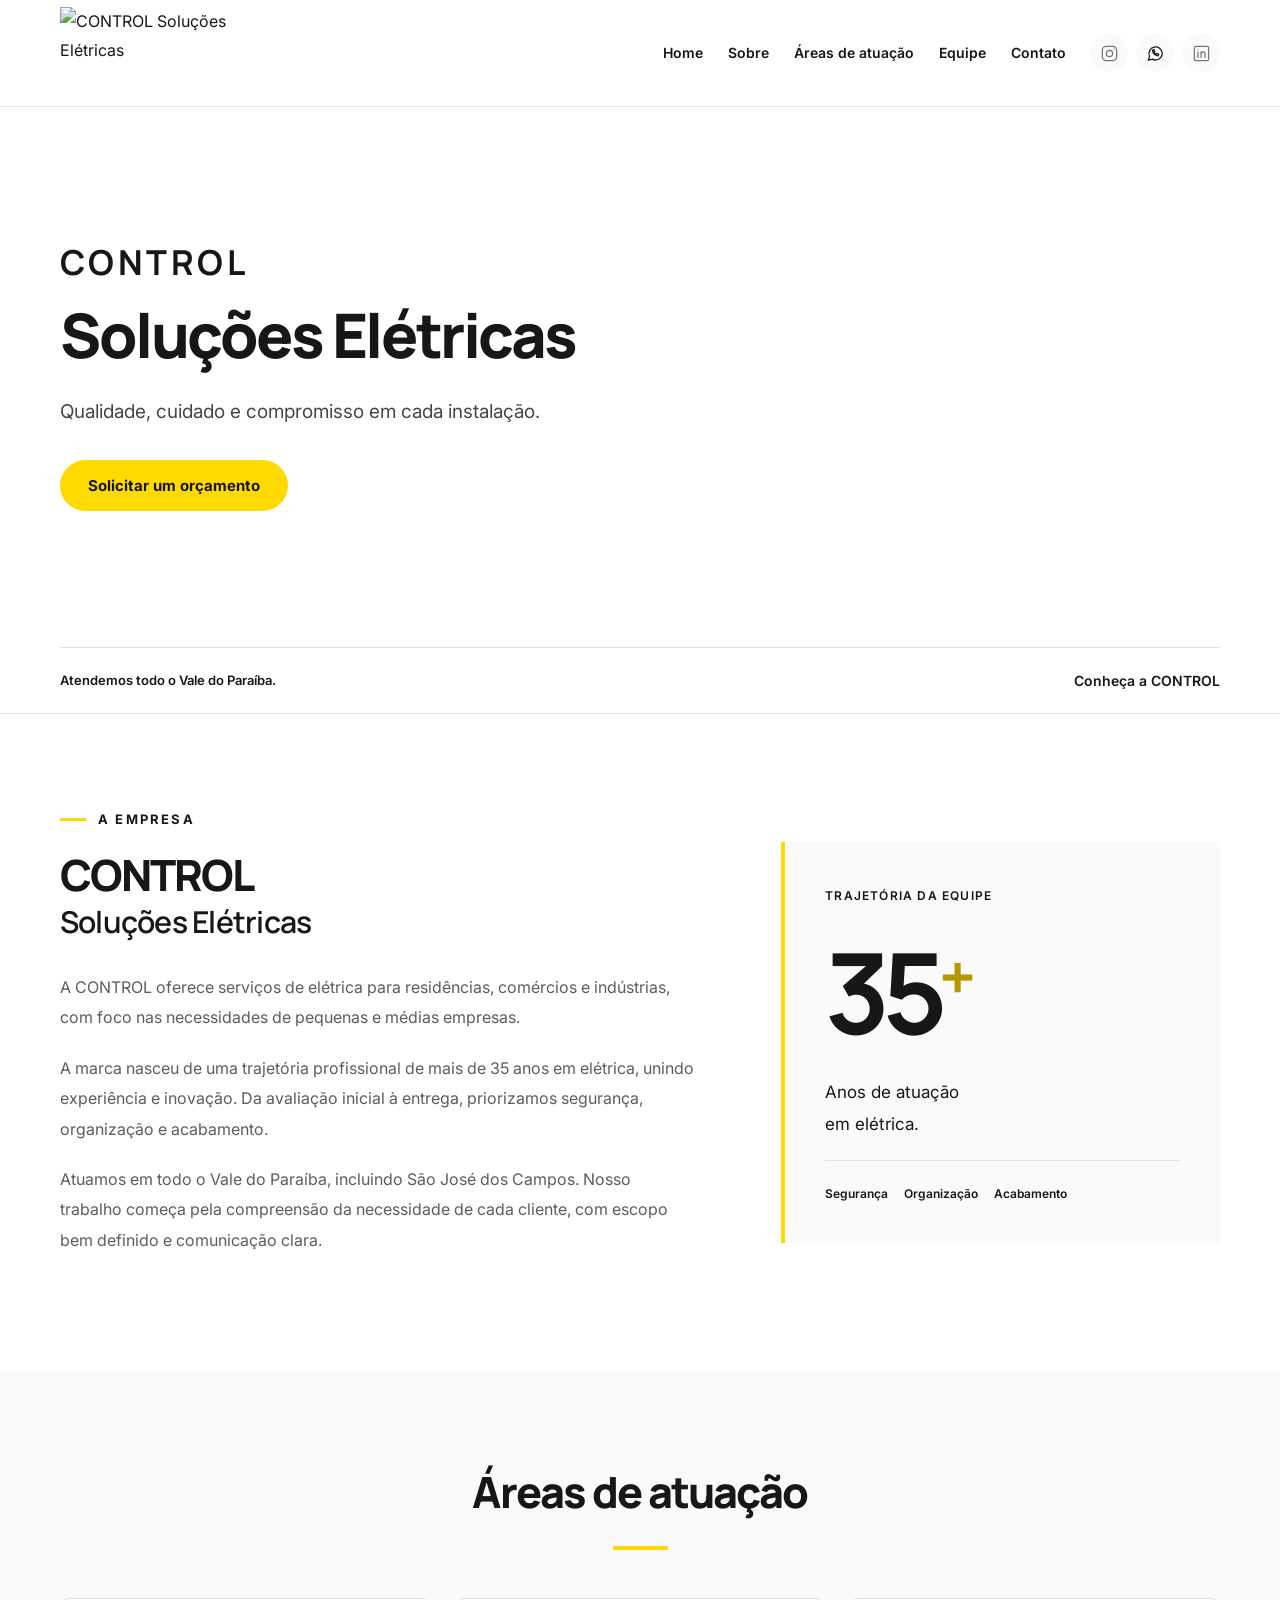
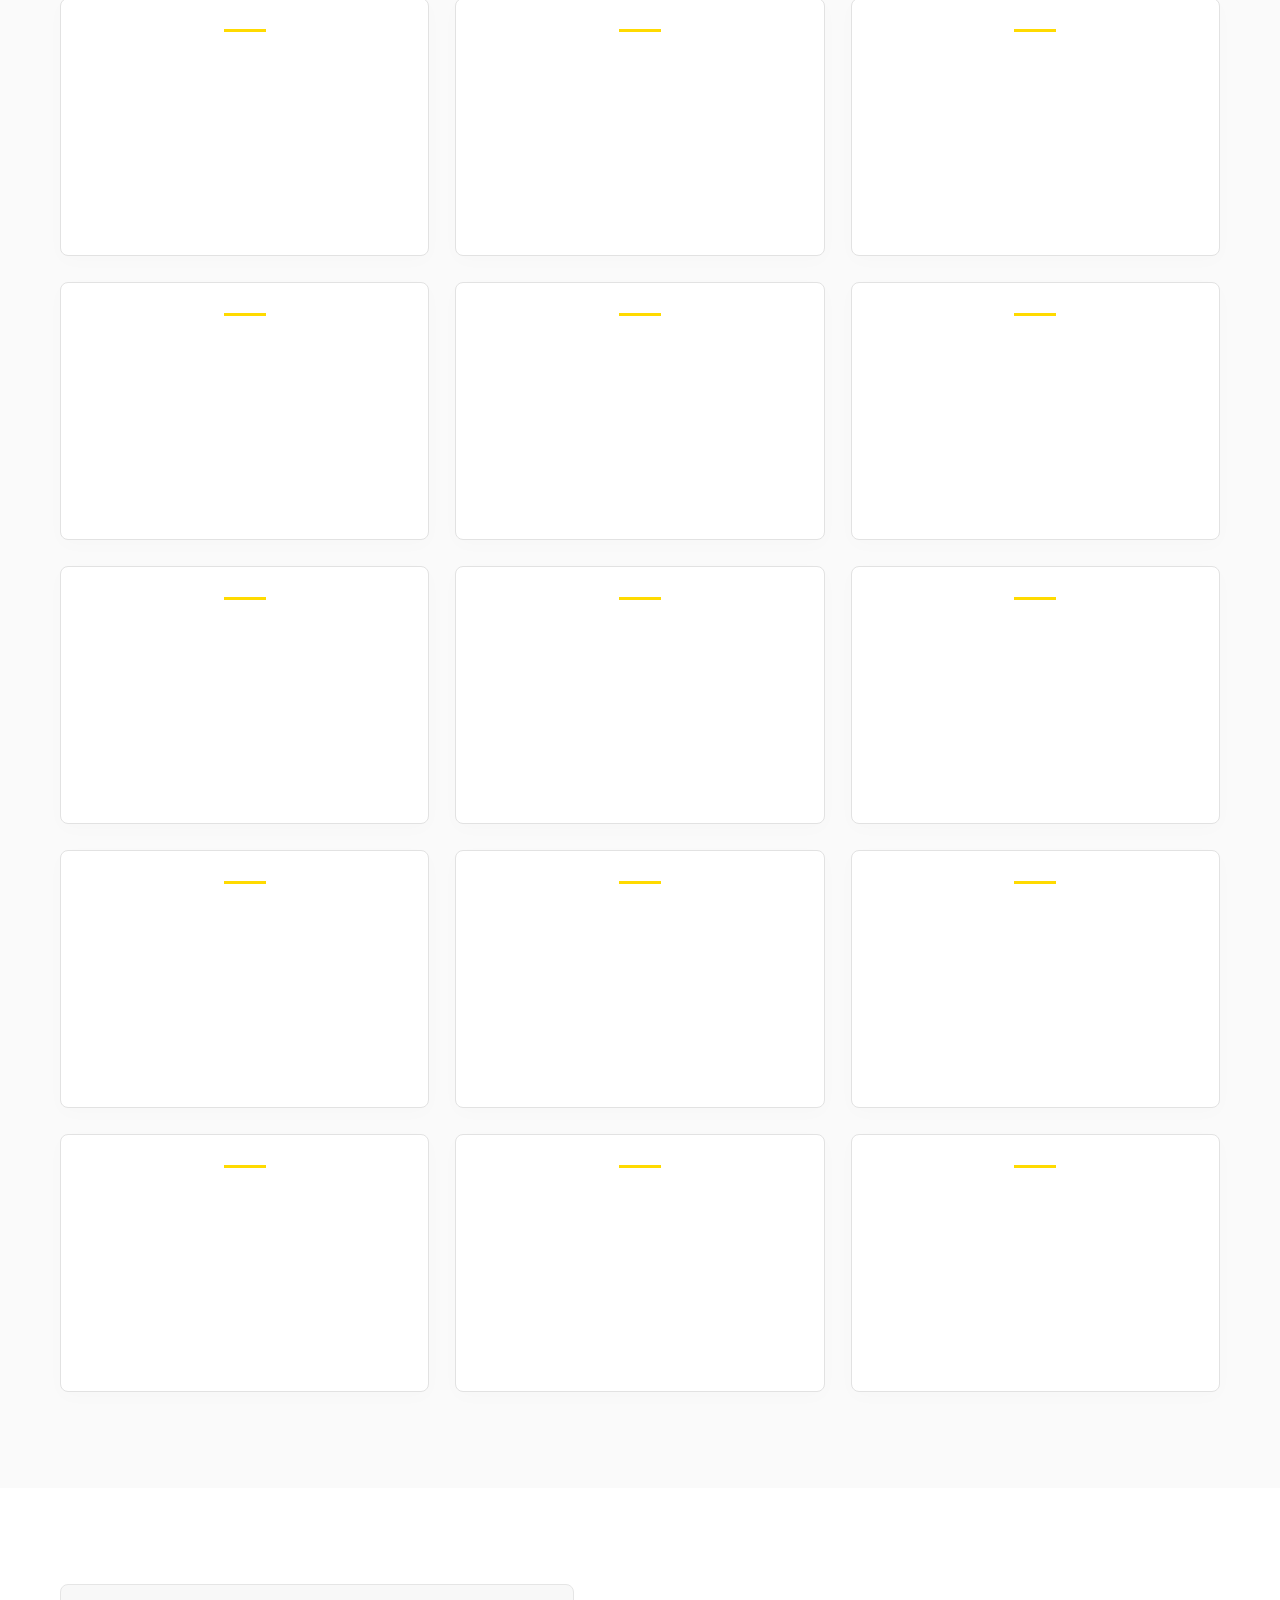
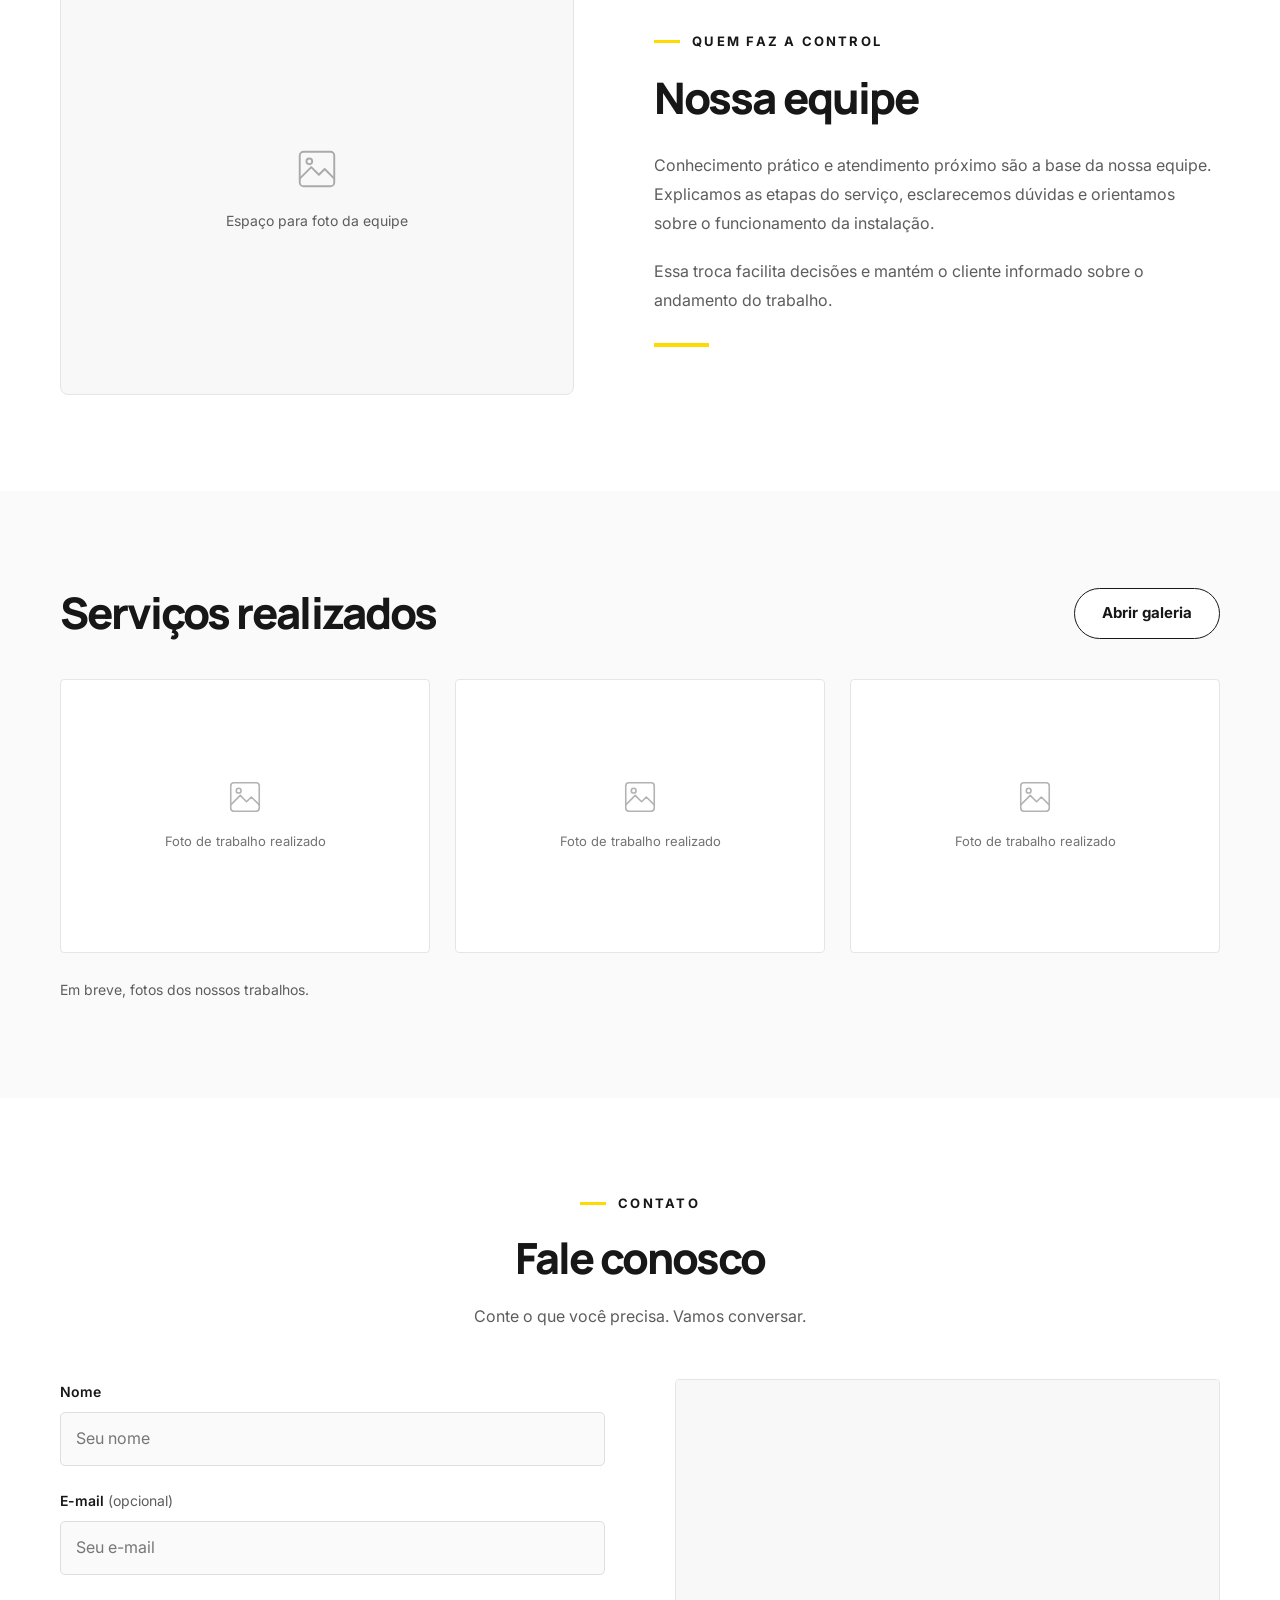
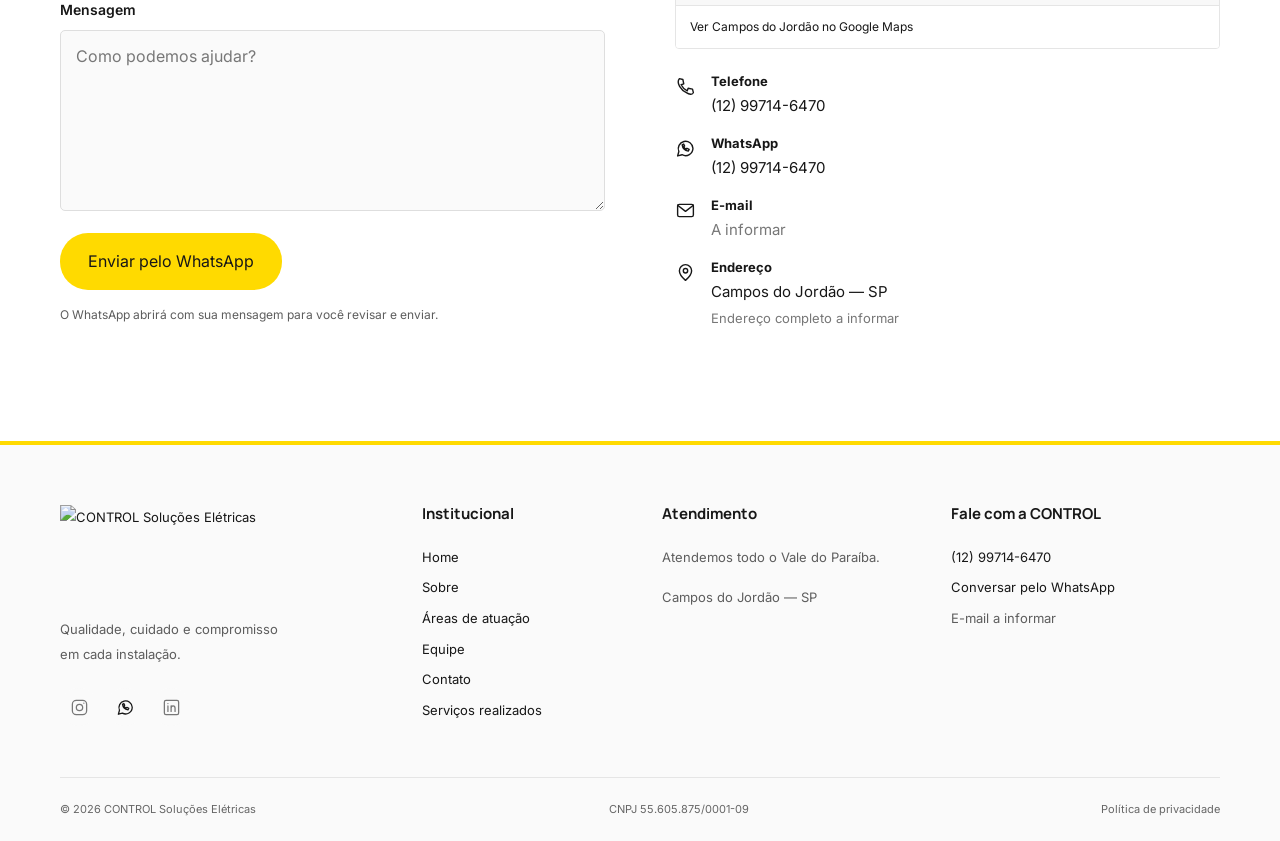
==== index.html @ fdc6e7ff "Publicar site institucional CONTROL Soluções Elétricas" ====
<!doctype html>
<html lang="pt-BR"><head><meta charset="utf-8"><meta name="viewport" content="width=device-width,initial-scale=1"><meta name="description" content="CONTROL: soluções elétricas. Qualidade, cuidado e compromisso em cada instalação. Atendemos todo o Vale do Paraíba."><meta name="theme-color" content="#ffffff"><title>Soluções Elétricas | CONTROL</title><link rel="preconnect" href="https://fonts.googleapis.com"><link rel="preconnect" href="https://fonts.gstatic.com" crossorigin><link href="https://fonts.googleapis.com/css2?family=Inter:wght@400;500;600;700&family=Manrope:wght@400;500;600;700;800&display=swap" rel="stylesheet"><link rel="icon" type="image/svg+xml" href="assets/control-favicon.svg"><link rel="stylesheet" href="control-layout.css?v=control-20261009"><link rel="stylesheet" href="control-revision.css?v=20261009"></head><body class="control-layout"><a class="c-skip" href="#principal">Pular para o conteúdo</a>
<header class="c-header"><div class="c-container c-header-inner"><a href="index.html#inicio" class="c-brand" aria-label="CONTROL — início"><img src="assets/logo-control-solucoes-eletricas.png" alt="CONTROL Soluções Elétricas" width="1774" height="887"></a><button class="menu-toggle c-menu-toggle" aria-label="Abrir menu" aria-expanded="false" aria-controls="main-nav" type="button"><span></span><span></span><span></span></button><nav id="main-nav" class="nav c-nav" aria-label="Navegação principal"><a href="index.html#inicio">Home</a><a href="index.html#sobre">Sobre</a><a href="index.html#areasdeatuacao">Áreas de atuação</a><a href="index.html#equipe">Equipe</a><a href="index.html#contato">Contato</a></nav><div class="c-socials" aria-label="Redes sociais"><span class="c-social c-social-pending" role="link" aria-disabled="true" aria-label="Instagram — perfil a informar" title="Instagram — perfil a informar"><svg viewBox="0 0 24 24" fill="none" stroke="currentColor" stroke-width="1.6" stroke-linecap="round" stroke-linejoin="round" aria-hidden="true"><rect x="3" y="3" width="18" height="18" rx="5"/><circle cx="12" cy="12" r="4"/><circle cx="17.5" cy="6.5" r=".8" fill="currentColor" stroke="none"/></svg></span><a class="c-social" href="https://wa.me/5512997146470" target="_blank" rel="noopener" aria-label="WhatsApp da CONTROL" title="WhatsApp"><svg viewBox="0 0 24 24" fill="none" stroke="currentColor" stroke-width="1.6" stroke-linecap="round" stroke-linejoin="round" aria-hidden="true"><path d="M20.5 11.7a8.4 8.4 0 0 1-12.4 7.4L3 20.5l1.4-5A8.4 8.4 0 1 1 20.5 11.7Z"/><path d="M8.2 7.9c.5 3.9 3 6.4 6.9 7.1l1.1-2-2.5-1.2-.9 1c-1.3-.5-2.2-1.4-2.8-2.7l1-.9-1.1-2.3Z"/></svg></a><span class="c-social c-social-pending" role="link" aria-disabled="true" aria-label="LinkedIn — perfil a informar" title="LinkedIn — perfil a informar"><svg viewBox="0 0 24 24" fill="none" stroke="currentColor" stroke-width="1.6" stroke-linecap="round" stroke-linejoin="round" aria-hidden="true"><rect x="3" y="3" width="18" height="18" rx="2"/><path d="M7.5 10v7M11.5 17v-7m0 3c0-4 5-4 5 0v4"/><circle cx="7.5" cy="7" r=".8" fill="currentColor" stroke="none"/></svg></span></div></div></header>
<main id="principal">
<section class="c-hero" id="inicio"><div class="c-hero-graphic" aria-hidden="true"></div><div class="c-container c-hero-grid"><div class="c-hero-copy"><h1><span class="c-hero-name">CONTROL</span>Soluções Elétricas</h1><p class="c-hero-lead">Qualidade, cuidado e compromisso em cada instalação.</p><a class="c-button c-button-yellow" href="https://wa.me/5512997146470" target="_blank" rel="noopener">Solicitar um orçamento</a></div></div><div class="c-container c-hero-foot"><span>Atendemos todo o Vale do Paraíba.</span><a href="#sobre">Conheça a CONTROL</a></div></section>

<section class="c-section" id="sobre"><span class="c-anchor" id="empresa"></span><div class="c-container c-about-grid"><div><p class="c-eyebrow">A EMPRESA</p><h2>CONTROL<br><span class="c-about-title">Soluções Elétricas</span></h2><p>A CONTROL oferece serviços de elétrica para residências, comércios e indústrias, com foco nas necessidades de pequenas e médias empresas.</p><p>A marca nasceu de uma trajetória profissional de mais de 35 anos em elétrica, unindo experiência e inovação. Da avaliação inicial à entrega, priorizamos segurança, organização e acabamento.</p><p>Atuamos em todo o Vale do Paraíba, incluindo São José dos Campos. Nosso trabalho começa pela compreensão da necessidade de cada cliente, com escopo bem definido e comunicação clara.</p></div><aside class="c-experience"><span class="c-experience-label">TRAJETÓRIA DA EQUIPE</span><strong>35<span>+</span></strong><p>Anos de atuação<br>em elétrica.</p><div class="c-experience-values"><span>Segurança</span><span>Organização</span><span>Acabamento</span></div></aside></div></section>

<section class="c-section c-services-section" id="areasdeatuacao"><span class="c-anchor" id="servicos"></span><span class="c-anchor" id="solucoes"></span><div class="c-container"><div class="c-section-heading"><h2>Áreas de atuação</h2><span class="c-heading-rule" aria-hidden="true"></span></div><ol class="c-services-grid" aria-label="Quinze espaços reservados para serviços">
<li class="c-service-slot" data-service-slot="01" aria-label="Área 01, reservada para definição"></li>
<li class="c-service-slot" data-service-slot="02" aria-label="Área 02, reservada para definição"></li>
<li class="c-service-slot" data-service-slot="03" aria-label="Área 03, reservada para definição"></li>
<li class="c-service-slot" data-service-slot="04" aria-label="Área 04, reservada para definição"></li>
<li class="c-service-slot" data-service-slot="05" aria-label="Área 05, reservada para definição"></li>
<li class="c-service-slot" data-service-slot="06" aria-label="Área 06, reservada para definição"></li>
<li class="c-service-slot" data-service-slot="07" aria-label="Área 07, reservada para definição"></li>
<li class="c-service-slot" data-service-slot="08" aria-label="Área 08, reservada para definição"></li>
<li class="c-service-slot" data-service-slot="09" aria-label="Área 09, reservada para definição"></li>
<li class="c-service-slot" data-service-slot="10" aria-label="Área 10, reservada para definição"></li>
<li class="c-service-slot" data-service-slot="11" aria-label="Área 11, reservada para definição"></li>
<li class="c-service-slot" data-service-slot="12" aria-label="Área 12, reservada para definição"></li>
<li class="c-service-slot" data-service-slot="13" aria-label="Área 13, reservada para definição"></li>
<li class="c-service-slot" data-service-slot="14" aria-label="Área 14, reservada para definição"></li>
<li class="c-service-slot" data-service-slot="15" aria-label="Área 15, reservada para definição"></li>
</ol></div></section>

<section class="c-section" id="equipe"><div class="c-container c-team-grid"><div class="c-team-photo"><svg viewBox="0 0 24 24" fill="none" stroke="currentColor" stroke-width="1.6" stroke-linecap="round" stroke-linejoin="round" aria-hidden="true"><rect x="3" y="3" width="18" height="18" rx="2"/><circle cx="8" cy="8" r="1.5"/><path d="m3 17 6-6 4 4 3-3 5 5"/></svg><p>Espaço para foto da equipe</p></div><div><p class="c-eyebrow">QUEM FAZ A CONTROL</p><h2>Nossa equipe</h2><p>Conhecimento prático e atendimento próximo são a base da nossa equipe. Explicamos as etapas do serviço, esclarecemos dúvidas e orientamos sobre o funcionamento da instalação.</p><p>Essa troca facilita decisões e mantém o cliente informado sobre o andamento do trabalho.</p><span class="c-heading-rule" aria-hidden="true"></span></div></div></section>

<section class="c-section c-portfolio-section" id="portfolio"><div class="c-container"><div class="c-portfolio-head"><div><h2>Serviços realizados</h2></div><a class="c-button c-button-outline" href="portfolio.html">Abrir galeria</a></div><div class="c-photo-grid"><div class="c-photo-slot" aria-label="Espaço para foto de trabalho realizado 1"><svg viewBox="0 0 24 24" fill="none" stroke="currentColor" stroke-width="1.6" stroke-linecap="round" stroke-linejoin="round" aria-hidden="true"><rect x="3" y="3" width="18" height="18" rx="2"/><circle cx="8" cy="8" r="1.5"/><path d="m3 17 6-6 4 4 3-3 5 5"/></svg><span>Foto de trabalho realizado</span></div><div class="c-photo-slot" aria-label="Espaço para foto de trabalho realizado 2"><svg viewBox="0 0 24 24" fill="none" stroke="currentColor" stroke-width="1.6" stroke-linecap="round" stroke-linejoin="round" aria-hidden="true"><rect x="3" y="3" width="18" height="18" rx="2"/><circle cx="8" cy="8" r="1.5"/><path d="m3 17 6-6 4 4 3-3 5 5"/></svg><span>Foto de trabalho realizado</span></div><div class="c-photo-slot" aria-label="Espaço para foto de trabalho realizado 3"><svg viewBox="0 0 24 24" fill="none" stroke="currentColor" stroke-width="1.6" stroke-linecap="round" stroke-linejoin="round" aria-hidden="true"><rect x="3" y="3" width="18" height="18" rx="2"/><circle cx="8" cy="8" r="1.5"/><path d="m3 17 6-6 4 4 3-3 5 5"/></svg><span>Foto de trabalho realizado</span></div></div><p class="c-gallery-note">Em breve, fotos dos nossos trabalhos.</p></div></section>

<section class="c-section c-contact-section" id="contato"><span class="c-anchor" id="orcamento"></span><div class="c-container"><div class="c-section-heading c-contact-heading"><p class="c-eyebrow">CONTATO</p><h2>Fale conosco</h2><p>Conte o que você precisa. Vamos conversar.</p></div><div class="c-contact-grid"><form id="contact-form" class="c-contact-form"><label for="contact-name">Nome</label><input id="contact-name" name="name" autocomplete="name" placeholder="Seu nome" maxlength="100" required><label for="contact-email">E-mail <span class="c-field-optional">(opcional)</span></label><input id="contact-email" name="email" type="email" autocomplete="email" placeholder="Seu e-mail" maxlength="254"><label for="contact-message">Mensagem</label><textarea id="contact-message" name="message" rows="6" placeholder="Como podemos ajudar?" maxlength="2500" required></textarea><button class="c-button c-button-yellow" type="submit">Enviar pelo WhatsApp</button><p class="c-form-note">O WhatsApp abrirá com sua mensagem para você revisar e enviar.</p><p class="c-form-status" role="status" aria-live="polite"></p></form><div class="c-contact-info"><div class="c-map"><iframe title="Mapa de Campos do Jordão, cidade-base da CONTROL" src="https://maps.google.com/maps?q=Campos%20do%20Jord%C3%A3o%2C%20SP&amp;z=12&amp;output=embed" loading="lazy" referrerpolicy="no-referrer-when-downgrade" allowfullscreen></iframe><a href="https://www.google.com/maps/search/?api=1&amp;query=Campos%20do%20Jord%C3%A3o%2C%20SP" target="_blank" rel="noopener">Ver Campos do Jordão no Google Maps</a></div><dl class="c-contact-list"><div><svg viewBox="0 0 24 24" fill="none" stroke="currentColor" stroke-width="1.6" stroke-linecap="round" stroke-linejoin="round" aria-hidden="true"><path d="m5 3 4 1 1 5-3 1c1.5 3 4 5.5 7 7l1-3 5 1 1 4c-1 3-5 2-8 0C7 16 1 8 5 3Z"/></svg><div><dt>Telefone</dt><dd><a href="tel:+5512997146470">(12) 99714-6470</a></dd></div></div><div><svg viewBox="0 0 24 24" fill="none" stroke="currentColor" stroke-width="1.6" stroke-linecap="round" stroke-linejoin="round" aria-hidden="true"><path d="M20.5 11.7a8.4 8.4 0 0 1-12.4 7.4L3 20.5l1.4-5A8.4 8.4 0 1 1 20.5 11.7Z"/><path d="M8.2 7.9c.5 3.9 3 6.4 6.9 7.1l1.1-2-2.5-1.2-.9 1c-1.3-.5-2.2-1.4-2.8-2.7l1-.9-1.1-2.3Z"/></svg><div><dt>WhatsApp</dt><dd><a href="https://wa.me/5512997146470" target="_blank" rel="noopener">(12) 99714-6470</a></dd></div></div><div><svg viewBox="0 0 24 24" fill="none" stroke="currentColor" stroke-width="1.6" stroke-linecap="round" stroke-linejoin="round" aria-hidden="true"><rect x="3" y="5" width="18" height="14" rx="2"/><path d="m3 6 9 7 9-7"/></svg><div><dt>E-mail</dt><dd class="c-pending">A informar</dd></div></div><div><svg viewBox="0 0 24 24" fill="none" stroke="currentColor" stroke-width="1.6" stroke-linecap="round" stroke-linejoin="round" aria-hidden="true"><path d="M19 10c0 5-7 11-7 11S5 15 5 10a7 7 0 0 1 14 0Z"/><circle cx="12" cy="10" r="2.5"/></svg><div><dt>Endereço</dt><dd>Campos do Jordão — SP<br><span class="c-pending">Endereço completo a informar</span></dd></div></div></dl></div></div></div></section>
</main><footer class="c-footer"><div class="c-container c-footer-grid"><div class="c-footer-brand"><a class="c-brand" href="index.html#inicio"><img src="assets/logo-control-solucoes-eletricas.png" alt="CONTROL Soluções Elétricas" width="1774" height="887" loading="lazy"></a><p>Qualidade, cuidado e compromisso<br>em cada instalação.</p><div class="c-socials" aria-label="Redes sociais"><span class="c-social c-social-pending" role="link" aria-disabled="true" aria-label="Instagram — perfil a informar" title="Instagram — perfil a informar"><svg viewBox="0 0 24 24" fill="none" stroke="currentColor" stroke-width="1.6" stroke-linecap="round" stroke-linejoin="round" aria-hidden="true"><rect x="3" y="3" width="18" height="18" rx="5"/><circle cx="12" cy="12" r="4"/><circle cx="17.5" cy="6.5" r=".8" fill="currentColor" stroke="none"/></svg></span><a class="c-social" href="https://wa.me/5512997146470" target="_blank" rel="noopener" aria-label="WhatsApp da CONTROL" title="WhatsApp"><svg viewBox="0 0 24 24" fill="none" stroke="currentColor" stroke-width="1.6" stroke-linecap="round" stroke-linejoin="round" aria-hidden="true"><path d="M20.5 11.7a8.4 8.4 0 0 1-12.4 7.4L3 20.5l1.4-5A8.4 8.4 0 1 1 20.5 11.7Z"/><path d="M8.2 7.9c.5 3.9 3 6.4 6.9 7.1l1.1-2-2.5-1.2-.9 1c-1.3-.5-2.2-1.4-2.8-2.7l1-.9-1.1-2.3Z"/></svg></a><span class="c-social c-social-pending" role="link" aria-disabled="true" aria-label="LinkedIn — perfil a informar" title="LinkedIn — perfil a informar"><svg viewBox="0 0 24 24" fill="none" stroke="currentColor" stroke-width="1.6" stroke-linecap="round" stroke-linejoin="round" aria-hidden="true"><rect x="3" y="3" width="18" height="18" rx="2"/><path d="M7.5 10v7M11.5 17v-7m0 3c0-4 5-4 5 0v4"/><circle cx="7.5" cy="7" r=".8" fill="currentColor" stroke="none"/></svg></span></div></div><div><h2>Institucional</h2><nav aria-label="Navegação do rodapé"><a href="index.html#inicio">Home</a><a href="index.html#sobre">Sobre</a><a href="index.html#areasdeatuacao">Áreas de atuação</a><a href="index.html#equipe">Equipe</a><a href="index.html#contato">Contato</a><a href="portfolio.html">Serviços realizados</a></nav></div><div><h2>Atendimento</h2><p>Atendemos todo o Vale do Paraíba.</p><p>Campos do Jordão — SP</p></div><div><h2>Fale com a CONTROL</h2><a href="tel:+5512997146470">(12) 99714-6470</a><a href="https://wa.me/5512997146470" target="_blank" rel="noopener">Conversar pelo WhatsApp</a><p class="c-pending">E-mail a informar</p></div></div><div class="c-container c-footer-bottom"><span>© 2026 CONTROL Soluções Elétricas</span><span>CNPJ 55.605.875/0001-09</span><a href="politica-privacidade.html">Política de privacidade</a></div></footer><script src="script.js?v=control-20261009"></script></body></html>
---- control-layout.css ----
:root{--c-black:#171717;--c-yellow:#ffda00;--c-muted:#5d5d5d;--c-line:#e5e5e5;--c-paper:#f8f8f8;--c-heading:'Manrope',Arial,sans-serif;--c-body:'Inter',Arial,sans-serif}
*{box-sizing:border-box}html{scroll-behavior:smooth;scroll-padding-top:112px}body.control-layout{margin:0;background:#fff;color:var(--c-black);font:400 16px/1.8 var(--c-body)}.control-layout img{display:block;max-width:100%;height:auto}.control-layout a{color:inherit;text-decoration:none}.control-layout button,.control-layout input,.control-layout textarea{font:inherit}.control-layout button,.control-layout a,.control-layout [tabindex]{-webkit-tap-highlight-color:transparent}.control-layout :focus-visible{outline:3px solid #8a7100;outline-offset:5px}.control-layout p{margin:0 0 20px}.control-layout h1,.control-layout h2,.control-layout h3{font-family:var(--c-heading);line-height:1.18;letter-spacing:-.045em;margin:0 0 28px;font-weight:800}.control-layout h2{font-size:clamp(32px,3.4vw,45px)}.control-layout svg{width:24px;height:24px;flex:none}.c-container{width:min(1160px,calc(100% - 80px));margin-inline:auto}.c-section{padding-block:100px;position:relative}.c-anchor{position:absolute;top:0;scroll-margin-top:112px}.c-eyebrow{font-size:13px;font-weight:700;letter-spacing:.17em;line-height:1.5;text-transform:uppercase;display:flex;align-items:center;gap:12px}.c-eyebrow::before{content:'';width:26px;height:3px;background:var(--c-yellow);flex:none}.c-skip{position:fixed;left:12px;top:-80px;padding:12px 20px;background:var(--c-yellow);z-index:200}.c-skip:focus{top:12px}
.c-header{position:sticky;top:0;z-index:50;background:#fff;border-bottom:1px solid var(--c-line)}.c-header-inner{display:flex;align-items:center;gap:28px;min-height:98px}.c-brand{display:block;width:178px;flex:none}.c-nav{display:flex;align-items:center;gap:28px;margin-left:auto}.c-nav a{font-size:14px;font-weight:600;position:relative;white-space:nowrap;padding-block:10px}.c-nav a::after{content:'';position:absolute;height:3px;background:var(--c-yellow);bottom:2px;left:0;right:0;transform:scaleX(0);transition:transform .18s}.c-nav a:hover::after,.c-nav a:focus-visible::after{transform:scaleX(1)}.c-socials{display:flex;align-items:center;gap:8px}.c-social{display:flex;align-items:center;justify-content:center;width:38px;height:38px;border:1px solid var(--c-line);border-radius:50%;transition:background .18s}.c-social svg{width:19px;height:19px}.c-social[href]:hover{background:var(--c-yellow);border-color:var(--c-yellow)}.c-social-pending{color:#777;cursor:default}.c-menu-toggle{display:none}
.c-hero{border-bottom:1px solid var(--c-line);overflow:hidden}.c-hero-grid{display:grid;grid-template-columns:minmax(0,1fr);align-items:center;min-height:570px;padding-block:72px}.c-hero-copy{min-width:0;width:100%}.c-hero h1{font-size:clamp(44px,4.5vw,62px);line-height:1.13;margin-bottom:26px}.c-hero-lead{font-size:19px;color:var(--c-muted);line-height:1.7}.c-hero .c-button{margin-top:12px}.c-hero-foot{display:flex;justify-content:space-between;gap:24px;align-items:center;border-top:1px solid var(--c-line);padding-block:20px;font-size:14px;letter-spacing:0;font-weight:600}.c-hero-foot a{font-size:14px;letter-spacing:0}.c-hero-foot a:hover{text-decoration:underline;text-decoration-color:#b49400;text-underline-offset:5px}.c-button{display:inline-flex;align-items:center;justify-content:center;min-height:51px;padding:13px 26px;border:1px solid transparent;border-radius:4px;font-weight:700;font-size:15px;line-height:1.5;cursor:pointer;transition:background .18s,color .18s}.c-button-yellow{background:var(--c-yellow);color:var(--c-black)}.c-button-yellow:hover{background:#ecc800}.c-button-outline{border-color:var(--c-black);background:#fff}.c-button-outline:hover{background:var(--c-black);color:#fff}
.c-about-grid{display:grid;grid-template-columns:1.4fr 1fr;gap:90px;align-items:center}.c-about-grid h2 span{display:block}.c-about-grid p:not(.c-eyebrow){color:var(--c-muted)}.c-experience{border:1px solid var(--c-line);border-top:5px solid var(--c-yellow);padding:42px 36px}.c-experience-label{font-size:12px;letter-spacing:.1em;line-height:1.7;font-weight:600}.c-experience>strong{font-family:var(--c-heading);font-size:112px;letter-spacing:-.075em;line-height:1.2;display:block;margin:16px 0}.c-experience>strong span{font-size:65px;color:#b39800;vertical-align:top;line-height:1.6}.c-experience p{font-size:17px;color:var(--c-black)!important}.c-experience-values{border-top:1px solid var(--c-line);padding-top:22px;display:flex;justify-content:space-between;gap:8px;font-size:12px;font-weight:600}
.c-services-section{border-block:1px solid var(--c-line);background:#fff}.c-section-heading{text-align:center;margin-bottom:48px}.c-section-heading .c-eyebrow{justify-content:center}.c-section-heading h2,.c-section-heading h1{margin-bottom:18px}.c-section-heading p:not(.c-eyebrow){color:var(--c-muted)}.c-heading-rule{display:block;width:55px;height:4px;background:var(--c-yellow);margin-top:28px}.c-section-heading .c-heading-rule{margin-inline:auto}.c-services-grid{display:grid;grid-template-columns:repeat(3,minmax(0,1fr));gap:28px;list-style:none;margin:0;padding:0}.c-service-slot{position:relative;border:1px solid #ddd;border-radius:5px;padding:20px;background:#fff;overflow:hidden;min-height:264px;box-shadow:0 5px 18px #00000003}.c-slot-number{position:absolute;top:28px;left:30px;color:#777;font-size:12px;font-weight:600;z-index:1}.c-slot-image{height:172px;background:var(--c-paper);display:grid;place-items:center;border-radius:3px}.c-slot-image svg{width:36px;height:36px;color:#bebebe;stroke-width:1}.c-slot-caption{text-align:center;padding-top:19px}.c-slot-line{display:block;width:28px;height:3px;background:var(--c-yellow);margin:0 auto 12px}.c-slot-caption p{font-size:13px;color:#737373;margin:0}.c-team-grid{display:grid;grid-template-columns:1fr 1.1fr;gap:80px;align-items:center}.c-team-grid>div>p:not(.c-eyebrow){color:var(--c-muted)}.c-team-photo{aspect-ratio:1.25;background:var(--c-paper);border:1px solid var(--c-line);display:flex;align-items:center;justify-content:center;flex-direction:column;gap:16px;border-radius:5px}.c-team-photo svg{width:46px;height:46px;color:#aaa;stroke-width:1}.c-team-photo p{font-size:14px;margin:0;color:#707070}.c-portfolio-section{border-block:1px solid var(--c-line)}.c-portfolio-head{display:flex;align-items:center;justify-content:space-between;gap:24px;margin-bottom:40px}.c-portfolio-head h2{margin-bottom:0}.c-photo-grid{display:grid;grid-template-columns:repeat(3,minmax(0,1fr));gap:25px}.c-photo-slot{aspect-ratio:1.35;border:1px solid var(--c-line);background:var(--c-paper);border-radius:4px;display:flex;align-items:center;justify-content:center;gap:14px;flex-direction:column;color:#737373;text-align:center;padding:20px;font-size:13px}.c-photo-slot svg{width:38px;height:38px;stroke-width:1;color:#b3b3b3}.c-gallery-note{font-size:14px;color:var(--c-muted);margin:24px 0 0!important}.c-portfolio-page{min-height:65vh}.c-portfolio-page h1{font-size:clamp(38px,5vw,58px)}.c-back{display:inline-block;font-size:14px;border-bottom:2px solid var(--c-yellow);margin-bottom:40px}.c-gallery-grid{row-gap:25px}
.c-contact-heading{margin-bottom:48px}.c-contact-grid{display:grid;grid-template-columns:1fr 1fr;gap:65px}.c-contact-form label{font-size:14px;font-weight:600;display:block;margin-bottom:8px}.c-contact-form input,.c-contact-form textarea{border:1px solid #d2d2d2;background:#fff;color:var(--c-black);border-radius:3px;padding:13px 15px;display:block;width:100%;margin-bottom:22px;line-height:1.6;font-size:16px}.c-contact-form textarea{min-height:176px;resize:vertical}.c-contact-form input::placeholder,.c-contact-form textarea::placeholder{color:#777}.c-contact-form .c-button{width:100%}.c-form-note{font-size:12px;line-height:1.65;color:var(--c-muted);margin-top:15px!important;max-width:460px}.c-form-status{font-size:14px;line-height:1.6}.c-form-status a{text-decoration:underline}.c-map{border:1px solid var(--c-line);border-radius:4px;overflow:hidden}.c-map iframe{border:0;width:100%;height:225px;display:block;background:var(--c-paper)}.c-map>a{display:block;background:#fff;border-top:1px solid var(--c-line);font-size:12px;padding:10px 14px}.c-map>a:hover{text-decoration:underline}.c-contact-list{margin:23px 0 0;display:grid;gap:15px}.c-contact-list>div{display:flex;align-items:flex-start;gap:15px}.c-contact-list>div>svg{width:21px;height:21px;margin-top:4px}.c-contact-list dt{font-size:13px;font-weight:700;line-height:1.5}.c-contact-list dd{font-size:15px;line-height:1.7;margin:2px 0 0}.c-contact-list a:hover{text-decoration:underline;text-underline-offset:4px}.c-pending{color:#777;font-size:13px}.c-footer{border-top:4px solid var(--c-yellow);background:#fff}.c-footer-grid{padding-block:60px 48px;display:grid;grid-template-columns:1.3fr .8fr 1fr 1.1fr;gap:44px}.c-footer .c-brand{width:192px;margin-top:-12px;margin-bottom:12px}.c-footer h2{font-size:15px;letter-spacing:0;font-weight:700;margin:0 0 22px}.c-footer p,.c-footer nav a,.c-footer-grid>div>a{font-size:13px;line-height:1.9}.c-footer p{color:var(--c-muted);margin-bottom:16px}.c-footer nav a,.c-footer-grid>div>a{display:block;margin-bottom:6px}.c-footer a:hover{text-decoration:underline;text-underline-offset:4px}.c-footer-bottom{display:flex;justify-content:space-between;gap:18px;border-top:1px solid var(--c-line);padding-block:22px;color:#666;font-size:11px}.c-footer-brand .c-socials{margin-top:22px}
@media(min-width:1500px){.c-container{max-width:1230px}.c-hero-grid{min-height:630px}.c-hero h1{font-size:66px}}
@media(max-width:1100px){.c-container{width:calc(100% - 48px)}.c-header-inner{gap:18px}.c-brand{width:149px}.c-nav{gap:18px}.c-nav a{font-size:13px}.c-socials{gap:6px}.c-social{width:34px;height:34px}.c-about-grid{gap:45px}.c-contact-grid{gap:40px}.c-team-grid{gap:45px}.c-hero-grid{gap:26px;min-height:530px}.c-hero h1{font-size:48px}.c-footer-grid{gap:26px}}
@media(max-width:900px){html{scroll-padding-top:96px}.c-header-inner{min-height:82px;position:relative}.c-header-inner>.c-socials{margin-left:auto;margin-right:55px}.c-menu-toggle{display:flex;position:absolute;right:0;top:21px;width:40px;height:40px;flex-direction:column;justify-content:center;gap:5px;background:#fff;border:1px solid var(--c-line);border-radius:3px;padding:10px}.c-menu-toggle span{height:2px;width:18px;background:var(--c-black)}.c-nav{display:none;position:absolute;left:-24px;right:-24px;top:82px;margin:0;padding:14px 24px 22px;background:#fff;border-bottom:1px solid var(--c-line);box-shadow:0 8px 12px #00000008;align-items:stretch;gap:0}.c-nav.open{display:flex;flex-direction:column}.c-nav a{font-size:16px;padding-block:11px}.c-nav a::after{display:none}.c-anchor{scroll-margin-top:96px}.c-hero-grid{min-height:480px}.c-hero h1{font-size:42px}.c-hero-brand{padding-left:18px}.c-hero-lead{font-size:17px}.c-section{padding-block:76px}.c-services-grid{gap:20px}.c-service-slot{padding:14px;min-height:232px}.c-slot-image{height:140px}.c-slot-number{top:21px;left:22px}.c-about-grid{grid-template-columns:1.3fr 1fr;gap:35px}.c-experience{padding:30px 24px}.c-experience>strong{font-size:90px}.c-experience-values{flex-wrap:wrap;justify-content:flex-start;gap:10px 18px}.c-footer-grid{grid-template-columns:1fr 1fr;gap:40px}.c-contact-grid{gap:28px}.c-contact-list dd{font-size:14px}}
@media(max-width:680px){.c-container{width:calc(100% - 40px)}.c-header-inner>.c-socials{margin-right:50px}.c-brand{width:127px}.c-social{width:31px;height:31px}.c-social svg{width:17px;height:17px}.c-nav{left:-20px;right:-20px;padding-inline:20px}.c-hero-grid{grid-template-columns:1fr;padding-block:44px 38px;gap:34px}.c-hero h1{font-size:clamp(38px,8vw,48px);margin-bottom:20px}.c-eyebrow{font-size:11px;letter-spacing:.13em}.c-hero-brand{width:100%;max-width:375px;padding:18px 15px;border-left-width:2px;justify-self:center}.c-hero-brand img{width:100%;max-height:163px;object-fit:contain}.c-hero-foot{padding-block:18px;font-size:10px;gap:12px}.c-hero-foot a{display:none}.c-about-grid,.c-team-grid,.c-contact-grid{grid-template-columns:1fr}.c-about-grid,.c-team-grid{gap:38px}.c-experience{max-width:450px;width:100%;padding:28px}.c-experience>strong{font-size:92px;margin-block:5px}.c-experience-label{font-size:11px}.c-experience-values{justify-content:space-between}.c-section{padding-block:60px}.c-services-grid{grid-template-columns:repeat(2,minmax(0,1fr));gap:16px}.c-service-slot{min-height:208px;padding:12px}.c-slot-image{height:124px}.c-slot-caption{padding-top:16px}.c-slot-caption p{font-size:12px}.c-slot-number{left:20px;top:20px;font-size:11px}.c-section-heading{margin-bottom:34px}.c-team-photo{aspect-ratio:1.55}.c-photo-grid{gap:14px}.c-photo-slot{aspect-ratio:1;min-height:100px;padding:15px}.c-photo-slot span{display:none}.c-photo-slot svg{width:32px;height:32px}.c-portfolio-head{display:block;margin-bottom:28px}.c-portfolio-head .c-button{margin-top:24px}.c-contact-grid{gap:40px}.c-form-note{max-width:none}.c-map iframe{height:230px}.c-footer-grid{gap:34px 20px;padding-block:45px}.c-footer-grid>div{min-width:0}.c-footer .c-brand{width:160px}.c-footer-grid>div:last-child{grid-column:2;grid-row:2}.c-footer h2{font-size:14px;line-height:1.6;margin-bottom:14px}.c-footer p,.c-footer nav a,.c-footer-grid>div>a{font-size:12px;overflow-wrap:anywhere}.c-footer-bottom{flex-wrap:wrap;font-size:10px;gap:8px 20px}.c-footer-bottom span:first-child{width:100%}.c-gallery-grid{grid-template-columns:1fr 1fr}.c-gallery-grid .c-photo-slot{aspect-ratio:1.25}.c-gallery-grid .c-photo-slot span{display:block;font-size:12px}}
@media(max-width:390px){.c-container{width:calc(100% - 32px)}.c-header-inner{gap:6px}.c-brand{width:110px}.c-header-inner>.c-socials{gap:4px;margin-right:44px}.c-social{width:28px;height:28px}.c-social svg{width:16px;height:16px}.c-hero h1{font-size:37px}.c-services-grid{grid-template-columns:1fr}.c-slot-image{height:158px}.c-service-slot{min-height:238px}.c-nav{left:-16px;right:-16px}.c-footer-grid{grid-template-columns:1fr}.c-footer-grid>div:last-child{grid-column:auto;grid-row:auto}.c-photo-grid{grid-template-columns:1fr}.c-photo-slot{aspect-ratio:1.8}.c-photo-slot span{display:block}.c-hero-foot{font-size:9px}.c-desktop-break{display:none}}
.c-field-optional{font-weight:400;color:var(--c-muted)}
.control-layout .c-experience-values{flex-wrap:wrap;gap:10px 16px;justify-content:flex-start}
.control-layout .legal-hero{padding-block:58px;border-bottom:1px solid var(--c-line)}
.control-layout .legal-hero h1{font-size:clamp(34px,4.8vw,56px)}
.control-layout .legal-hero .c-eyebrow{font-size:12px;letter-spacing:.08em}
.control-layout .legal-hero>div>p:last-child{max-width:760px;color:var(--c-muted)}
.control-layout .legal-content{padding-block:64px 90px}
.control-layout .legal-grid{display:grid;grid-template-columns:1fr 1fr;gap:36px}
.control-layout .legal-grid article{border-top:3px solid var(--c-yellow);padding-top:24px;min-width:0}
.control-layout .legal-grid h2{font-size:25px;line-height:1.35;letter-spacing:-.025em;margin-bottom:18px}
.control-layout .legal-grid p{font-size:16px;color:var(--c-muted);overflow-wrap:anywhere}
.control-layout .legal-wide{grid-column:1/-1}
@media(max-width:700px){.control-layout .legal-grid{grid-template-columns:1fr}.control-layout .legal-wide{grid-column:auto}.control-layout .c-hero-foot{font-size:12px}}
@media(prefers-reduced-motion:reduce){html{scroll-behavior:auto}*,*::before,*::after{transition:none!important}}
---- control-revision.css ----
/* CONTROL — composição institucional, referência aprovada em 09/10/2026. */
.c-container{width:min(1160px,calc(100% - 80px))}
.c-header-inner{min-height:106px;gap:24px}
.c-header .c-brand{width:200px}
.c-header .c-brand img{width:200px;height:92px;object-fit:contain}
.c-nav{gap:25px}
.c-social{background:#fafafa;border:0}
.c-hero{position:relative;isolation:isolate;background:#fff}
.c-hero-grid{min-height:540px;padding-block:74px}
.c-hero h1{font-size:clamp(44px,4.8vw,68px);letter-spacing:-.04em;line-height:1.12;max-width:990px}
.c-hero-name{display:block;font-size:.56em;letter-spacing:.1em;margin-bottom:20px;font-weight:700}
.c-hero-lead{font-size:19px;color:#454545;margin-block:28px 24px}
.c-hero-graphic{position:absolute;inset:0 0 0 auto;width:49%;z-index:-1;pointer-events:none;background:url('assets/hero-lines.svg') center right/cover no-repeat;opacity:.65}
.c-button{border-radius:28px;padding-inline:27px}
.c-hero-foot{border-color:#dfdfdf;font-size:13px}
.c-section{padding-block:96px}
.c-about-grid{gap:85px;grid-template-columns:1.45fr 1fr}
.c-about-grid h2{font-size:43px}
.c-about-grid h2 .c-about-title{display:block;font-size:.7em;line-height:1.45;font-weight:600;letter-spacing:-.025em}
.c-about-grid p:not(.c-eyebrow){line-height:1.9}
.c-experience{background:#fafafa;border:0;border-left:4px solid var(--c-yellow);padding:38px 40px}
.c-services-section{background:#fafafa;border:0}
.c-section-heading h2{font-size:clamp(32px,3.4vw,43px)}
.c-service-slot{height:258px;min-height:258px;padding:0;border-radius:8px;background:#fff;border:1px solid #e2e2e2;box-shadow:0 5px 20px #00000004}
.c-service-slot::before{content:'';display:block;width:42px;height:3px;background:var(--c-yellow);margin:30px auto 0}
.c-services-grid{gap:26px}
.c-team-photo{border-radius:8px}
.c-portfolio-section{background:#fafafa;border:0}
.c-photo-slot{background:#fff}
.c-contact-grid{gap:70px}
.c-contact-form input,.c-contact-form textarea{background:#fafafa;border:1px solid #dedede;border-radius:5px}
.c-contact-form .c-button{width:auto;min-width:220px}
.c-footer{background:#fafafa}
.c-footer-brand .c-brand{width:200px;margin-top:0}
.c-footer-brand .c-brand img{mix-blend-mode:multiply}
@media(min-width:1500px){.c-container{max-width:1200px}.c-hero-grid{min-height:580px}}
@media(max-width:1100px){.c-container{width:calc(100% - 48px)}.c-header .c-brand,.c-header .c-brand img{width:162px}.c-header .c-brand img{height:82px}.c-nav{gap:17px}.c-header-inner{gap:17px}.c-about-grid{gap:40px}.c-contact-grid{gap:38px}}
@media(max-width:900px){.c-header-inner{min-height:90px}.c-nav{top:90px}.c-menu-toggle{top:25px}.c-header .c-brand,.c-header .c-brand img{width:170px}.c-hero-grid{min-height:490px}.c-hero h1{font-size:52px}.c-about-grid{gap:30px}.c-experience{padding:28px}.c-service-slot{height:230px;min-height:230px}.c-section{padding-block:76px}}
@media(max-width:680px){.c-container{width:calc(100% - 40px)}.c-header .c-brand,.c-header .c-brand img{width:146px}.c-header .c-brand img{height:74px}.c-header-inner{min-height:82px}.c-nav{top:82px}.c-menu-toggle{top:21px}.c-hero-grid{min-height:440px;padding-block:58px 48px}.c-hero h1{font-size:clamp(39px,8.7vw,53px)}.c-hero-name{margin-bottom:18px}.c-hero-lead{font-size:17px;max-width:340px;margin-block:22px}.c-hero-graphic{width:100%;opacity:.3;left:0;background-position:center}.c-hero-foot{font-size:12px}.c-about-grid{grid-template-columns:1fr}.c-about-grid h2{font-size:37px}.c-section{padding-block:62px}.c-services-grid{grid-template-columns:repeat(2,minmax(0,1fr));gap:17px}.c-service-slot{height:206px;min-height:206px}.c-footer .c-brand{width:175px}.c-contact-form .c-button{width:100%}}
@media(max-width:390px){.c-container{width:calc(100% - 32px)}.c-header .c-brand,.c-header .c-brand img{width:124px}.c-header-inner{gap:5px}.c-hero h1{font-size:39px}.c-hero-name{font-size:.55em}.c-services-grid{grid-template-columns:1fr}.c-service-slot{height:244px;min-height:244px}.c-footer-grid{grid-template-columns:1fr}}
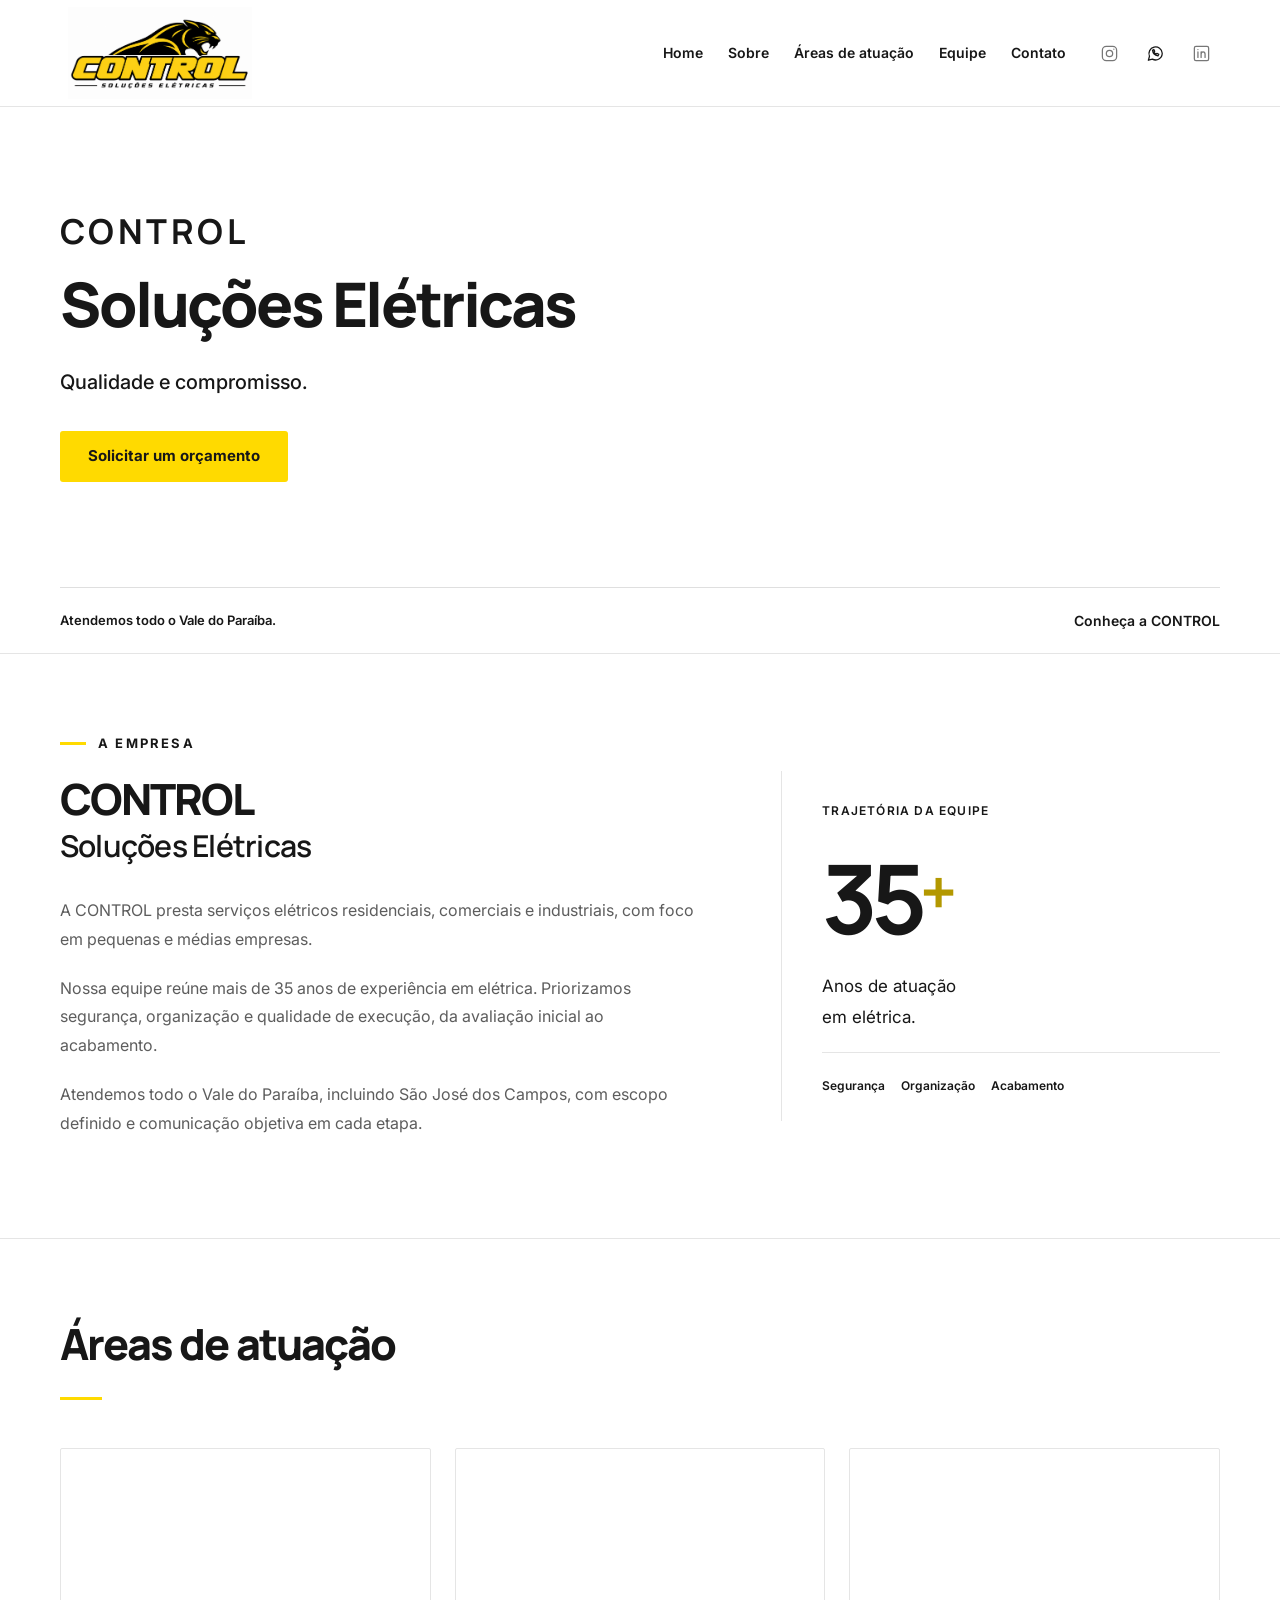
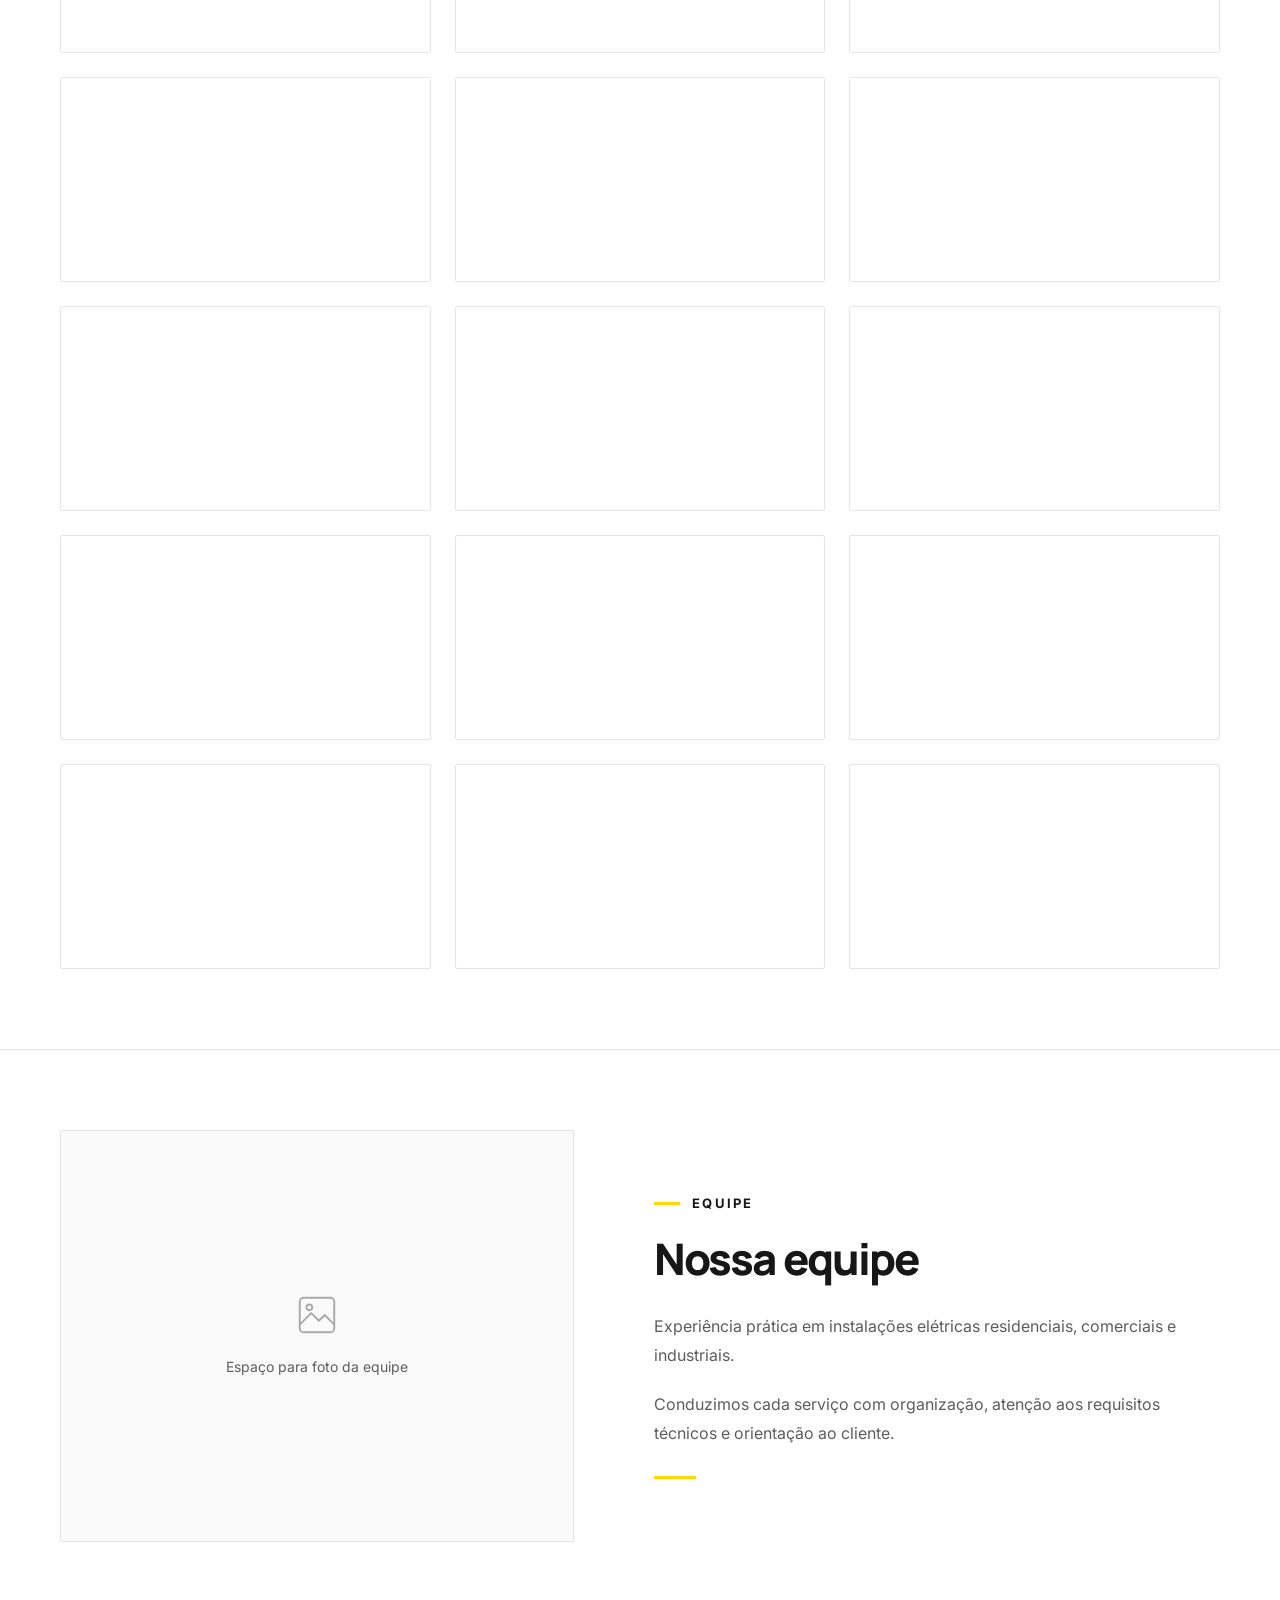
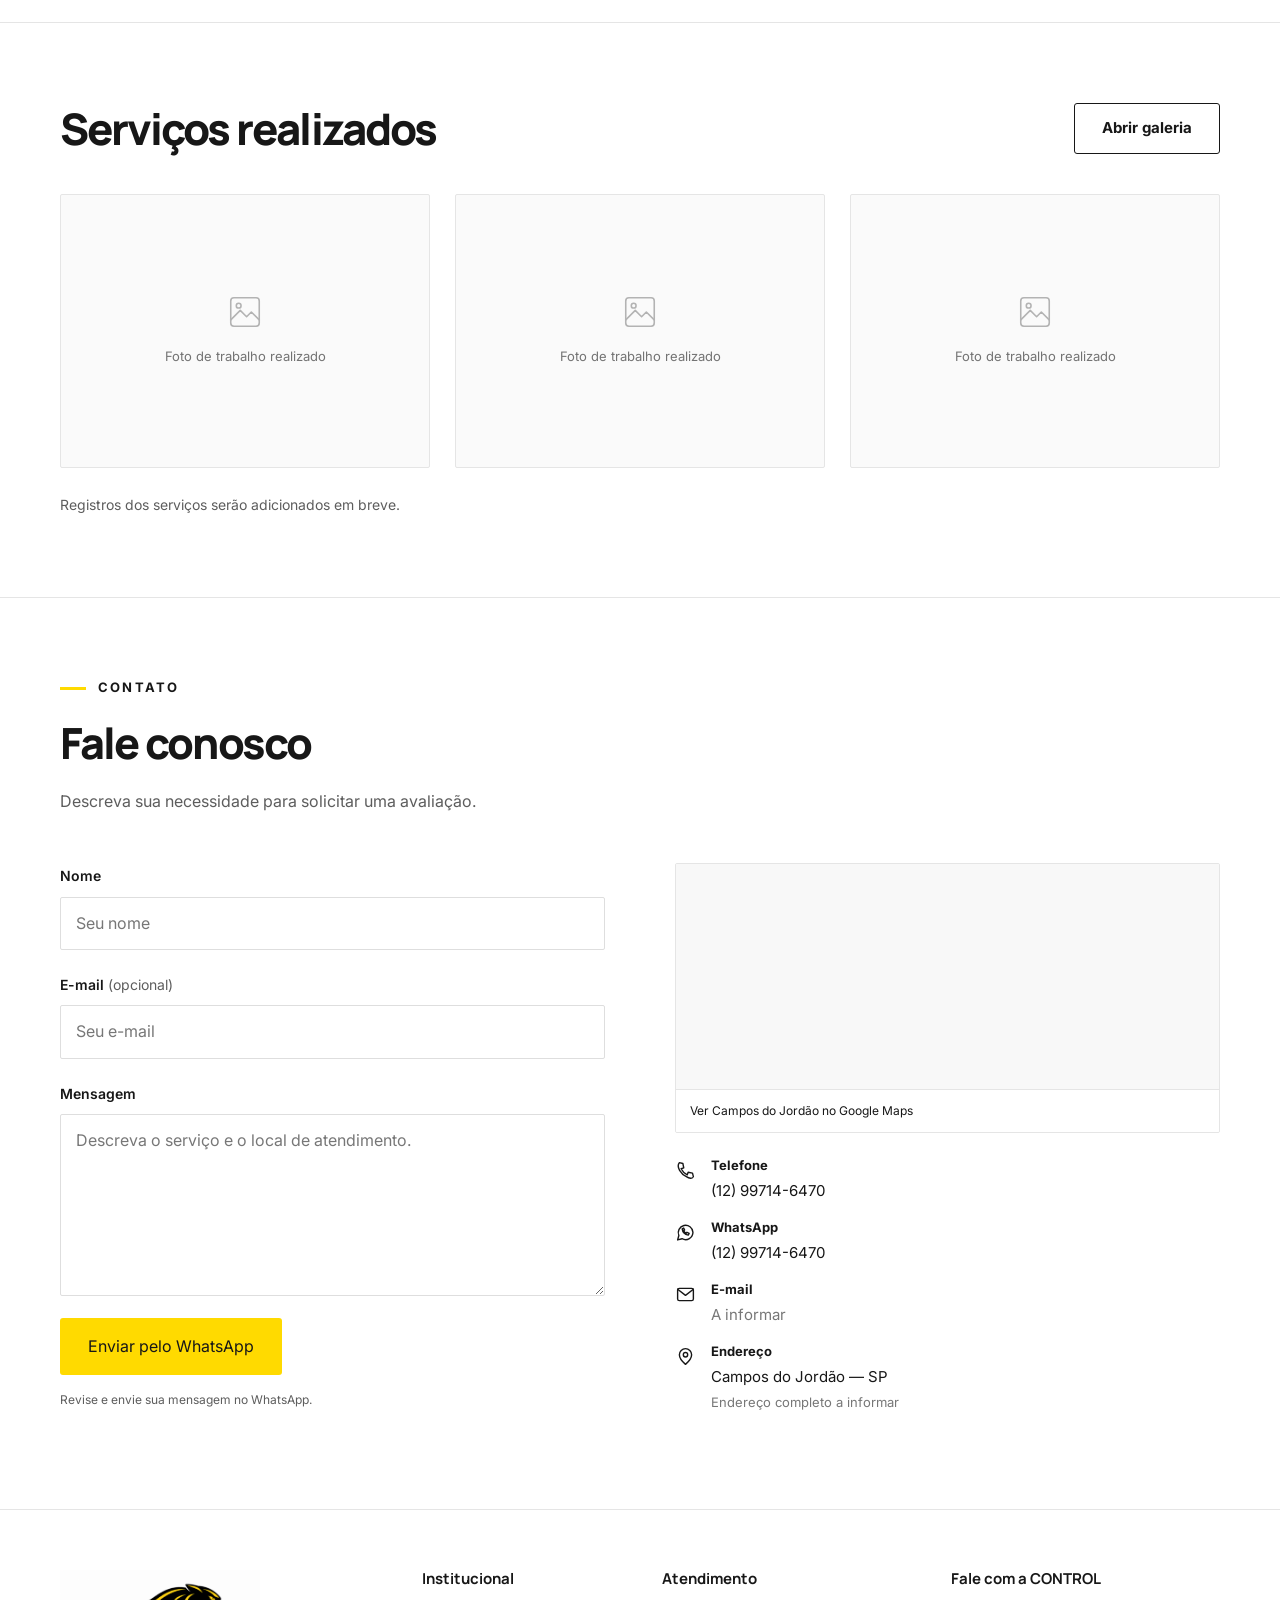
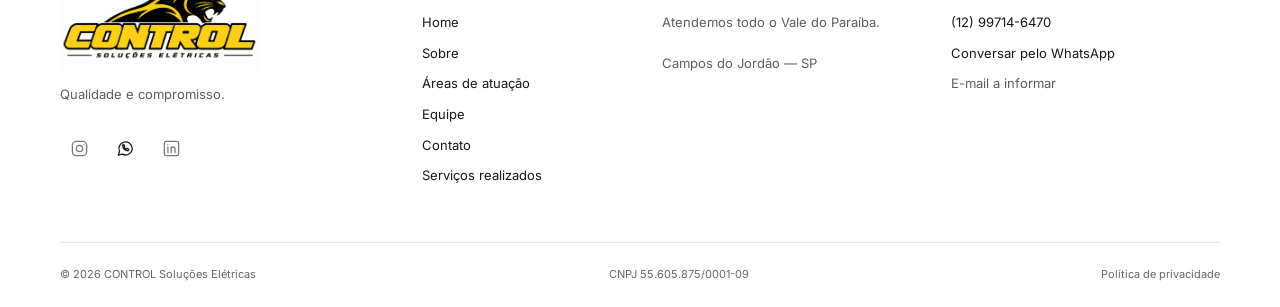
==== commit 93b3ab5d: "Refinar site: qualidade e compromisso, visual minimalista" ====
--- a/index.html
+++ b/index.html
@@ -1,10 +1,10 @@
 <!doctype html>
-<html lang="pt-BR"><head><meta charset="utf-8"><meta name="viewport" content="width=device-width,initial-scale=1"><meta name="description" content="CONTROL: soluções elétricas. Qualidade, cuidado e compromisso em cada instalação. Atendemos todo o Vale do Paraíba."><meta name="theme-color" content="#ffffff"><title>Soluções Elétricas | CONTROL</title><link rel="preconnect" href="https://fonts.googleapis.com"><link rel="preconnect" href="https://fonts.gstatic.com" crossorigin><link href="https://fonts.googleapis.com/css2?family=Inter:wght@400;500;600;700&family=Manrope:wght@400;500;600;700;800&display=swap" rel="stylesheet"><link rel="icon" type="image/svg+xml" href="assets/control-favicon.svg"><link rel="stylesheet" href="control-layout.css?v=control-20261009"><link rel="stylesheet" href="control-revision.css?v=20261009"></head><body class="control-layout"><a class="c-skip" href="#principal">Pular para o conteúdo</a>
+<html lang="pt-BR"><head><meta charset="utf-8"><meta name="viewport" content="width=device-width,initial-scale=1"><meta name="description" content="CONTROL: soluções elétricas. Qualidade e compromisso. Atendemos todo o Vale do Paraíba."><meta name="theme-color" content="#ffffff"><title>Soluções Elétricas | CONTROL</title><link rel="preconnect" href="https://fonts.googleapis.com"><link rel="preconnect" href="https://fonts.gstatic.com" crossorigin><link href="https://fonts.googleapis.com/css2?family=Inter:wght@400;500;600;700&family=Manrope:wght@400;500;600;700;800&display=swap" rel="stylesheet"><link rel="icon" type="image/svg+xml" href="assets/control-favicon.svg"><link rel="stylesheet" href="control-layout.css?v=control-20261009"><link rel="stylesheet" href="control-revision.css?v=20261009-minimal"></head><body class="control-layout"><a class="c-skip" href="#principal">Pular para o conteúdo</a>
 <header class="c-header"><div class="c-container c-header-inner"><a href="index.html#inicio" class="c-brand" aria-label="CONTROL — início"><img src="assets/logo-control-solucoes-eletricas.png" alt="CONTROL Soluções Elétricas" width="1774" height="887"></a><button class="menu-toggle c-menu-toggle" aria-label="Abrir menu" aria-expanded="false" aria-controls="main-nav" type="button"><span></span><span></span><span></span></button><nav id="main-nav" class="nav c-nav" aria-label="Navegação principal"><a href="index.html#inicio">Home</a><a href="index.html#sobre">Sobre</a><a href="index.html#areasdeatuacao">Áreas de atuação</a><a href="index.html#equipe">Equipe</a><a href="index.html#contato">Contato</a></nav><div class="c-socials" aria-label="Redes sociais"><span class="c-social c-social-pending" role="link" aria-disabled="true" aria-label="Instagram — perfil a informar" title="Instagram — perfil a informar"><svg viewBox="0 0 24 24" fill="none" stroke="currentColor" stroke-width="1.6" stroke-linecap="round" stroke-linejoin="round" aria-hidden="true"><rect x="3" y="3" width="18" height="18" rx="5"/><circle cx="12" cy="12" r="4"/><circle cx="17.5" cy="6.5" r=".8" fill="currentColor" stroke="none"/></svg></span><a class="c-social" href="https://wa.me/5512997146470" target="_blank" rel="noopener" aria-label="WhatsApp da CONTROL" title="WhatsApp"><svg viewBox="0 0 24 24" fill="none" stroke="currentColor" stroke-width="1.6" stroke-linecap="round" stroke-linejoin="round" aria-hidden="true"><path d="M20.5 11.7a8.4 8.4 0 0 1-12.4 7.4L3 20.5l1.4-5A8.4 8.4 0 1 1 20.5 11.7Z"/><path d="M8.2 7.9c.5 3.9 3 6.4 6.9 7.1l1.1-2-2.5-1.2-.9 1c-1.3-.5-2.2-1.4-2.8-2.7l1-.9-1.1-2.3Z"/></svg></a><span class="c-social c-social-pending" role="link" aria-disabled="true" aria-label="LinkedIn — perfil a informar" title="LinkedIn — perfil a informar"><svg viewBox="0 0 24 24" fill="none" stroke="currentColor" stroke-width="1.6" stroke-linecap="round" stroke-linejoin="round" aria-hidden="true"><rect x="3" y="3" width="18" height="18" rx="2"/><path d="M7.5 10v7M11.5 17v-7m0 3c0-4 5-4 5 0v4"/><circle cx="7.5" cy="7" r=".8" fill="currentColor" stroke="none"/></svg></span></div></div></header>
 <main id="principal">
-<section class="c-hero" id="inicio"><div class="c-hero-graphic" aria-hidden="true"></div><div class="c-container c-hero-grid"><div class="c-hero-copy"><h1><span class="c-hero-name">CONTROL</span>Soluções Elétricas</h1><p class="c-hero-lead">Qualidade, cuidado e compromisso em cada instalação.</p><a class="c-button c-button-yellow" href="https://wa.me/5512997146470" target="_blank" rel="noopener">Solicitar um orçamento</a></div></div><div class="c-container c-hero-foot"><span>Atendemos todo o Vale do Paraíba.</span><a href="#sobre">Conheça a CONTROL</a></div></section>
+<section class="c-hero" id="inicio"><div class="c-container c-hero-grid"><div class="c-hero-copy"><h1><span class="c-hero-name">CONTROL</span>Soluções Elétricas</h1><p class="c-hero-lead">Qualidade e compromisso.</p><a class="c-button c-button-yellow" href="https://wa.me/5512997146470" target="_blank" rel="noopener">Solicitar um orçamento</a></div></div><div class="c-container c-hero-foot"><span>Atendemos todo o Vale do Paraíba.</span><a href="#sobre">Conheça a CONTROL</a></div></section>
 
-<section class="c-section" id="sobre"><span class="c-anchor" id="empresa"></span><div class="c-container c-about-grid"><div><p class="c-eyebrow">A EMPRESA</p><h2>CONTROL<br><span class="c-about-title">Soluções Elétricas</span></h2><p>A CONTROL oferece serviços de elétrica para residências, comércios e indústrias, com foco nas necessidades de pequenas e médias empresas.</p><p>A marca nasceu de uma trajetória profissional de mais de 35 anos em elétrica, unindo experiência e inovação. Da avaliação inicial à entrega, priorizamos segurança, organização e acabamento.</p><p>Atuamos em todo o Vale do Paraíba, incluindo São José dos Campos. Nosso trabalho começa pela compreensão da necessidade de cada cliente, com escopo bem definido e comunicação clara.</p></div><aside class="c-experience"><span class="c-experience-label">TRAJETÓRIA DA EQUIPE</span><strong>35<span>+</span></strong><p>Anos de atuação<br>em elétrica.</p><div class="c-experience-values"><span>Segurança</span><span>Organização</span><span>Acabamento</span></div></aside></div></section>
+<section class="c-section" id="sobre"><span class="c-anchor" id="empresa"></span><div class="c-container c-about-grid"><div><p class="c-eyebrow">A EMPRESA</p><h2>CONTROL<br><span class="c-about-title">Soluções Elétricas</span></h2><p>A CONTROL presta serviços elétricos residenciais, comerciais e industriais, com foco em pequenas e médias empresas.</p><p>Nossa equipe reúne mais de 35 anos de experiência em elétrica. Priorizamos segurança, organização e qualidade de execução, da avaliação inicial ao acabamento.</p><p>Atendemos todo o Vale do Paraíba, incluindo São José dos Campos, com escopo definido e comunicação objetiva em cada etapa.</p></div><aside class="c-experience"><span class="c-experience-label">TRAJETÓRIA DA EQUIPE</span><strong>35<span>+</span></strong><p>Anos de atuação<br>em elétrica.</p><div class="c-experience-values"><span>Segurança</span><span>Organização</span><span>Acabamento</span></div></aside></div></section>
 
 <section class="c-section c-services-section" id="areasdeatuacao"><span class="c-anchor" id="servicos"></span><span class="c-anchor" id="solucoes"></span><div class="c-container"><div class="c-section-heading"><h2>Áreas de atuação</h2><span class="c-heading-rule" aria-hidden="true"></span></div><ol class="c-services-grid" aria-label="Quinze espaços reservados para serviços">
 <li class="c-service-slot" data-service-slot="01" aria-label="Área 01, reservada para definição"></li>
@@ -24,9 +24,9 @@
 <li class="c-service-slot" data-service-slot="15" aria-label="Área 15, reservada para definição"></li>
 </ol></div></section>
 
-<section class="c-section" id="equipe"><div class="c-container c-team-grid"><div class="c-team-photo"><svg viewBox="0 0 24 24" fill="none" stroke="currentColor" stroke-width="1.6" stroke-linecap="round" stroke-linejoin="round" aria-hidden="true"><rect x="3" y="3" width="18" height="18" rx="2"/><circle cx="8" cy="8" r="1.5"/><path d="m3 17 6-6 4 4 3-3 5 5"/></svg><p>Espaço para foto da equipe</p></div><div><p class="c-eyebrow">QUEM FAZ A CONTROL</p><h2>Nossa equipe</h2><p>Conhecimento prático e atendimento próximo são a base da nossa equipe. Explicamos as etapas do serviço, esclarecemos dúvidas e orientamos sobre o funcionamento da instalação.</p><p>Essa troca facilita decisões e mantém o cliente informado sobre o andamento do trabalho.</p><span class="c-heading-rule" aria-hidden="true"></span></div></div></section>
+<section class="c-section" id="equipe"><div class="c-container c-team-grid"><div class="c-team-photo"><svg viewBox="0 0 24 24" fill="none" stroke="currentColor" stroke-width="1.6" stroke-linecap="round" stroke-linejoin="round" aria-hidden="true"><rect x="3" y="3" width="18" height="18" rx="2"/><circle cx="8" cy="8" r="1.5"/><path d="m3 17 6-6 4 4 3-3 5 5"/></svg><p>Espaço para foto da equipe</p></div><div><p class="c-eyebrow">EQUIPE</p><h2>Nossa equipe</h2><p>Experiência prática em instalações elétricas residenciais, comerciais e industriais.</p><p>Conduzimos cada serviço com organização, atenção aos requisitos técnicos e orientação ao cliente.</p><span class="c-heading-rule" aria-hidden="true"></span></div></div></section>
 
-<section class="c-section c-portfolio-section" id="portfolio"><div class="c-container"><div class="c-portfolio-head"><div><h2>Serviços realizados</h2></div><a class="c-button c-button-outline" href="portfolio.html">Abrir galeria</a></div><div class="c-photo-grid"><div class="c-photo-slot" aria-label="Espaço para foto de trabalho realizado 1"><svg viewBox="0 0 24 24" fill="none" stroke="currentColor" stroke-width="1.6" stroke-linecap="round" stroke-linejoin="round" aria-hidden="true"><rect x="3" y="3" width="18" height="18" rx="2"/><circle cx="8" cy="8" r="1.5"/><path d="m3 17 6-6 4 4 3-3 5 5"/></svg><span>Foto de trabalho realizado</span></div><div class="c-photo-slot" aria-label="Espaço para foto de trabalho realizado 2"><svg viewBox="0 0 24 24" fill="none" stroke="currentColor" stroke-width="1.6" stroke-linecap="round" stroke-linejoin="round" aria-hidden="true"><rect x="3" y="3" width="18" height="18" rx="2"/><circle cx="8" cy="8" r="1.5"/><path d="m3 17 6-6 4 4 3-3 5 5"/></svg><span>Foto de trabalho realizado</span></div><div class="c-photo-slot" aria-label="Espaço para foto de trabalho realizado 3"><svg viewBox="0 0 24 24" fill="none" stroke="currentColor" stroke-width="1.6" stroke-linecap="round" stroke-linejoin="round" aria-hidden="true"><rect x="3" y="3" width="18" height="18" rx="2"/><circle cx="8" cy="8" r="1.5"/><path d="m3 17 6-6 4 4 3-3 5 5"/></svg><span>Foto de trabalho realizado</span></div></div><p class="c-gallery-note">Em breve, fotos dos nossos trabalhos.</p></div></section>
+<section class="c-section c-portfolio-section" id="portfolio"><div class="c-container"><div class="c-portfolio-head"><div><h2>Serviços realizados</h2></div><a class="c-button c-button-outline" href="portfolio.html">Abrir galeria</a></div><div class="c-photo-grid"><div class="c-photo-slot" aria-label="Espaço para foto de trabalho realizado 1"><svg viewBox="0 0 24 24" fill="none" stroke="currentColor" stroke-width="1.6" stroke-linecap="round" stroke-linejoin="round" aria-hidden="true"><rect x="3" y="3" width="18" height="18" rx="2"/><circle cx="8" cy="8" r="1.5"/><path d="m3 17 6-6 4 4 3-3 5 5"/></svg><span>Foto de trabalho realizado</span></div><div class="c-photo-slot" aria-label="Espaço para foto de trabalho realizado 2"><svg viewBox="0 0 24 24" fill="none" stroke="currentColor" stroke-width="1.6" stroke-linecap="round" stroke-linejoin="round" aria-hidden="true"><rect x="3" y="3" width="18" height="18" rx="2"/><circle cx="8" cy="8" r="1.5"/><path d="m3 17 6-6 4 4 3-3 5 5"/></svg><span>Foto de trabalho realizado</span></div><div class="c-photo-slot" aria-label="Espaço para foto de trabalho realizado 3"><svg viewBox="0 0 24 24" fill="none" stroke="currentColor" stroke-width="1.6" stroke-linecap="round" stroke-linejoin="round" aria-hidden="true"><rect x="3" y="3" width="18" height="18" rx="2"/><circle cx="8" cy="8" r="1.5"/><path d="m3 17 6-6 4 4 3-3 5 5"/></svg><span>Foto de trabalho realizado</span></div></div><p class="c-gallery-note">Registros dos serviços serão adicionados em breve.</p></div></section>
 
-<section class="c-section c-contact-section" id="contato"><span class="c-anchor" id="orcamento"></span><div class="c-container"><div class="c-section-heading c-contact-heading"><p class="c-eyebrow">CONTATO</p><h2>Fale conosco</h2><p>Conte o que você precisa. Vamos conversar.</p></div><div class="c-contact-grid"><form id="contact-form" class="c-contact-form"><label for="contact-name">Nome</label><input id="contact-name" name="name" autocomplete="name" placeholder="Seu nome" maxlength="100" required><label for="contact-email">E-mail <span class="c-field-optional">(opcional)</span></label><input id="contact-email" name="email" type="email" autocomplete="email" placeholder="Seu e-mail" maxlength="254"><label for="contact-message">Mensagem</label><textarea id="contact-message" name="message" rows="6" placeholder="Como podemos ajudar?" maxlength="2500" required></textarea><button class="c-button c-button-yellow" type="submit">Enviar pelo WhatsApp</button><p class="c-form-note">O WhatsApp abrirá com sua mensagem para você revisar e enviar.</p><p class="c-form-status" role="status" aria-live="polite"></p></form><div class="c-contact-info"><div class="c-map"><iframe title="Mapa de Campos do Jordão, cidade-base da CONTROL" src="https://maps.google.com/maps?q=Campos%20do%20Jord%C3%A3o%2C%20SP&amp;z=12&amp;output=embed" loading="lazy" referrerpolicy="no-referrer-when-downgrade" allowfullscreen></iframe><a href="https://www.google.com/maps/search/?api=1&amp;query=Campos%20do%20Jord%C3%A3o%2C%20SP" target="_blank" rel="noopener">Ver Campos do Jordão no Google Maps</a></div><dl class="c-contact-list"><div><svg viewBox="0 0 24 24" fill="none" stroke="currentColor" stroke-width="1.6" stroke-linecap="round" stroke-linejoin="round" aria-hidden="true"><path d="m5 3 4 1 1 5-3 1c1.5 3 4 5.5 7 7l1-3 5 1 1 4c-1 3-5 2-8 0C7 16 1 8 5 3Z"/></svg><div><dt>Telefone</dt><dd><a href="tel:+5512997146470">(12) 99714-6470</a></dd></div></div><div><svg viewBox="0 0 24 24" fill="none" stroke="currentColor" stroke-width="1.6" stroke-linecap="round" stroke-linejoin="round" aria-hidden="true"><path d="M20.5 11.7a8.4 8.4 0 0 1-12.4 7.4L3 20.5l1.4-5A8.4 8.4 0 1 1 20.5 11.7Z"/><path d="M8.2 7.9c.5 3.9 3 6.4 6.9 7.1l1.1-2-2.5-1.2-.9 1c-1.3-.5-2.2-1.4-2.8-2.7l1-.9-1.1-2.3Z"/></svg><div><dt>WhatsApp</dt><dd><a href="https://wa.me/5512997146470" target="_blank" rel="noopener">(12) 99714-6470</a></dd></div></div><div><svg viewBox="0 0 24 24" fill="none" stroke="currentColor" stroke-width="1.6" stroke-linecap="round" stroke-linejoin="round" aria-hidden="true"><rect x="3" y="5" width="18" height="14" rx="2"/><path d="m3 6 9 7 9-7"/></svg><div><dt>E-mail</dt><dd class="c-pending">A informar</dd></div></div><div><svg viewBox="0 0 24 24" fill="none" stroke="currentColor" stroke-width="1.6" stroke-linecap="round" stroke-linejoin="round" aria-hidden="true"><path d="M19 10c0 5-7 11-7 11S5 15 5 10a7 7 0 0 1 14 0Z"/><circle cx="12" cy="10" r="2.5"/></svg><div><dt>Endereço</dt><dd>Campos do Jordão — SP<br><span class="c-pending">Endereço completo a informar</span></dd></div></div></dl></div></div></div></section>
-</main><footer class="c-footer"><div class="c-container c-footer-grid"><div class="c-footer-brand"><a class="c-brand" href="index.html#inicio"><img src="assets/logo-control-solucoes-eletricas.png" alt="CONTROL Soluções Elétricas" width="1774" height="887" loading="lazy"></a><p>Qualidade, cuidado e compromisso<br>em cada instalação.</p><div class="c-socials" aria-label="Redes sociais"><span class="c-social c-social-pending" role="link" aria-disabled="true" aria-label="Instagram — perfil a informar" title="Instagram — perfil a informar"><svg viewBox="0 0 24 24" fill="none" stroke="currentColor" stroke-width="1.6" stroke-linecap="round" stroke-linejoin="round" aria-hidden="true"><rect x="3" y="3" width="18" height="18" rx="5"/><circle cx="12" cy="12" r="4"/><circle cx="17.5" cy="6.5" r=".8" fill="currentColor" stroke="none"/></svg></span><a class="c-social" href="https://wa.me/5512997146470" target="_blank" rel="noopener" aria-label="WhatsApp da CONTROL" title="WhatsApp"><svg viewBox="0 0 24 24" fill="none" stroke="currentColor" stroke-width="1.6" stroke-linecap="round" stroke-linejoin="round" aria-hidden="true"><path d="M20.5 11.7a8.4 8.4 0 0 1-12.4 7.4L3 20.5l1.4-5A8.4 8.4 0 1 1 20.5 11.7Z"/><path d="M8.2 7.9c.5 3.9 3 6.4 6.9 7.1l1.1-2-2.5-1.2-.9 1c-1.3-.5-2.2-1.4-2.8-2.7l1-.9-1.1-2.3Z"/></svg></a><span class="c-social c-social-pending" role="link" aria-disabled="true" aria-label="LinkedIn — perfil a informar" title="LinkedIn — perfil a informar"><svg viewBox="0 0 24 24" fill="none" stroke="currentColor" stroke-width="1.6" stroke-linecap="round" stroke-linejoin="round" aria-hidden="true"><rect x="3" y="3" width="18" height="18" rx="2"/><path d="M7.5 10v7M11.5 17v-7m0 3c0-4 5-4 5 0v4"/><circle cx="7.5" cy="7" r=".8" fill="currentColor" stroke="none"/></svg></span></div></div><div><h2>Institucional</h2><nav aria-label="Navegação do rodapé"><a href="index.html#inicio">Home</a><a href="index.html#sobre">Sobre</a><a href="index.html#areasdeatuacao">Áreas de atuação</a><a href="index.html#equipe">Equipe</a><a href="index.html#contato">Contato</a><a href="portfolio.html">Serviços realizados</a></nav></div><div><h2>Atendimento</h2><p>Atendemos todo o Vale do Paraíba.</p><p>Campos do Jordão — SP</p></div><div><h2>Fale com a CONTROL</h2><a href="tel:+5512997146470">(12) 99714-6470</a><a href="https://wa.me/5512997146470" target="_blank" rel="noopener">Conversar pelo WhatsApp</a><p class="c-pending">E-mail a informar</p></div></div><div class="c-container c-footer-bottom"><span>© 2026 CONTROL Soluções Elétricas</span><span>CNPJ 55.605.875/0001-09</span><a href="politica-privacidade.html">Política de privacidade</a></div></footer><script src="script.js?v=control-20261009"></script></body></html>+<section class="c-section c-contact-section" id="contato"><span class="c-anchor" id="orcamento"></span><div class="c-container"><div class="c-section-heading c-contact-heading"><p class="c-eyebrow">CONTATO</p><h2>Fale conosco</h2><p>Descreva sua necessidade para solicitar uma avaliação.</p></div><div class="c-contact-grid"><form id="contact-form" class="c-contact-form"><label for="contact-name">Nome</label><input id="contact-name" name="name" autocomplete="name" placeholder="Seu nome" maxlength="100" required><label for="contact-email">E-mail <span class="c-field-optional">(opcional)</span></label><input id="contact-email" name="email" type="email" autocomplete="email" placeholder="Seu e-mail" maxlength="254"><label for="contact-message">Mensagem</label><textarea id="contact-message" name="message" rows="6" placeholder="Descreva o serviço e o local de atendimento." maxlength="2500" required></textarea><button class="c-button c-button-yellow" type="submit">Enviar pelo WhatsApp</button><p class="c-form-note">Revise e envie sua mensagem no WhatsApp.</p><p class="c-form-status" role="status" aria-live="polite"></p></form><div class="c-contact-info"><div class="c-map"><iframe title="Mapa de Campos do Jordão, cidade-base da CONTROL" src="https://maps.google.com/maps?q=Campos%20do%20Jord%C3%A3o%2C%20SP&amp;z=12&amp;output=embed" loading="lazy" referrerpolicy="no-referrer-when-downgrade" allowfullscreen></iframe><a href="https://www.google.com/maps/search/?api=1&amp;query=Campos%20do%20Jord%C3%A3o%2C%20SP" target="_blank" rel="noopener">Ver Campos do Jordão no Google Maps</a></div><dl class="c-contact-list"><div><svg viewBox="0 0 24 24" fill="none" stroke="currentColor" stroke-width="1.6" stroke-linecap="round" stroke-linejoin="round" aria-hidden="true"><path d="m5 3 4 1 1 5-3 1c1.5 3 4 5.5 7 7l1-3 5 1 1 4c-1 3-5 2-8 0C7 16 1 8 5 3Z"/></svg><div><dt>Telefone</dt><dd><a href="tel:+5512997146470">(12) 99714-6470</a></dd></div></div><div><svg viewBox="0 0 24 24" fill="none" stroke="currentColor" stroke-width="1.6" stroke-linecap="round" stroke-linejoin="round" aria-hidden="true"><path d="M20.5 11.7a8.4 8.4 0 0 1-12.4 7.4L3 20.5l1.4-5A8.4 8.4 0 1 1 20.5 11.7Z"/><path d="M8.2 7.9c.5 3.9 3 6.4 6.9 7.1l1.1-2-2.5-1.2-.9 1c-1.3-.5-2.2-1.4-2.8-2.7l1-.9-1.1-2.3Z"/></svg><div><dt>WhatsApp</dt><dd><a href="https://wa.me/5512997146470" target="_blank" rel="noopener">(12) 99714-6470</a></dd></div></div><div><svg viewBox="0 0 24 24" fill="none" stroke="currentColor" stroke-width="1.6" stroke-linecap="round" stroke-linejoin="round" aria-hidden="true"><rect x="3" y="5" width="18" height="14" rx="2"/><path d="m3 6 9 7 9-7"/></svg><div><dt>E-mail</dt><dd class="c-pending">A informar</dd></div></div><div><svg viewBox="0 0 24 24" fill="none" stroke="currentColor" stroke-width="1.6" stroke-linecap="round" stroke-linejoin="round" aria-hidden="true"><path d="M19 10c0 5-7 11-7 11S5 15 5 10a7 7 0 0 1 14 0Z"/><circle cx="12" cy="10" r="2.5"/></svg><div><dt>Endereço</dt><dd>Campos do Jordão — SP<br><span class="c-pending">Endereço completo a informar</span></dd></div></div></dl></div></div></div></section>
+</main><footer class="c-footer"><div class="c-container c-footer-grid"><div class="c-footer-brand"><a class="c-brand" href="index.html#inicio"><img src="assets/logo-control-solucoes-eletricas.png" alt="CONTROL Soluções Elétricas" width="1774" height="887" loading="lazy"></a><p>Qualidade e compromisso.</p><div class="c-socials" aria-label="Redes sociais"><span class="c-social c-social-pending" role="link" aria-disabled="true" aria-label="Instagram — perfil a informar" title="Instagram — perfil a informar"><svg viewBox="0 0 24 24" fill="none" stroke="currentColor" stroke-width="1.6" stroke-linecap="round" stroke-linejoin="round" aria-hidden="true"><rect x="3" y="3" width="18" height="18" rx="5"/><circle cx="12" cy="12" r="4"/><circle cx="17.5" cy="6.5" r=".8" fill="currentColor" stroke="none"/></svg></span><a class="c-social" href="https://wa.me/5512997146470" target="_blank" rel="noopener" aria-label="WhatsApp da CONTROL" title="WhatsApp"><svg viewBox="0 0 24 24" fill="none" stroke="currentColor" stroke-width="1.6" stroke-linecap="round" stroke-linejoin="round" aria-hidden="true"><path d="M20.5 11.7a8.4 8.4 0 0 1-12.4 7.4L3 20.5l1.4-5A8.4 8.4 0 1 1 20.5 11.7Z"/><path d="M8.2 7.9c.5 3.9 3 6.4 6.9 7.1l1.1-2-2.5-1.2-.9 1c-1.3-.5-2.2-1.4-2.8-2.7l1-.9-1.1-2.3Z"/></svg></a><span class="c-social c-social-pending" role="link" aria-disabled="true" aria-label="LinkedIn — perfil a informar" title="LinkedIn — perfil a informar"><svg viewBox="0 0 24 24" fill="none" stroke="currentColor" stroke-width="1.6" stroke-linecap="round" stroke-linejoin="round" aria-hidden="true"><rect x="3" y="3" width="18" height="18" rx="2"/><path d="M7.5 10v7M11.5 17v-7m0 3c0-4 5-4 5 0v4"/><circle cx="7.5" cy="7" r=".8" fill="currentColor" stroke="none"/></svg></span></div></div><div><h2>Institucional</h2><nav aria-label="Navegação do rodapé"><a href="index.html#inicio">Home</a><a href="index.html#sobre">Sobre</a><a href="index.html#areasdeatuacao">Áreas de atuação</a><a href="index.html#equipe">Equipe</a><a href="index.html#contato">Contato</a><a href="portfolio.html">Serviços realizados</a></nav></div><div><h2>Atendimento</h2><p>Atendemos todo o Vale do Paraíba.</p><p>Campos do Jordão — SP</p></div><div><h2>Fale com a CONTROL</h2><a href="tel:+5512997146470">(12) 99714-6470</a><a href="https://wa.me/5512997146470" target="_blank" rel="noopener">Conversar pelo WhatsApp</a><p class="c-pending">E-mail a informar</p></div></div><div class="c-container c-footer-bottom"><span>© 2026 CONTROL Soluções Elétricas</span><span>CNPJ 55.605.875/0001-09</span><a href="politica-privacidade.html">Política de privacidade</a></div></footer><script src="script.js?v=control-20261009"></script></body></html>
--- a/control-revision.css
+++ b/control-revision.css
@@ -1,40 +1,66 @@
-/* CONTROL — composição institucional, referência aprovada em 09/10/2026. */
-.c-container{width:min(1160px,calc(100% - 80px))}
-.c-header-inner{min-height:106px;gap:24px}
-.c-header .c-brand{width:200px}
-.c-header .c-brand img{width:200px;height:92px;object-fit:contain}
-.c-nav{gap:25px}
-.c-social{background:#fafafa;border:0}
-.c-hero{position:relative;isolation:isolate;background:#fff}
-.c-hero-grid{min-height:540px;padding-block:74px}
-.c-hero h1{font-size:clamp(44px,4.8vw,68px);letter-spacing:-.04em;line-height:1.12;max-width:990px}
-.c-hero-name{display:block;font-size:.56em;letter-spacing:.1em;margin-bottom:20px;font-weight:700}
-.c-hero-lead{font-size:19px;color:#454545;margin-block:28px 24px}
-.c-hero-graphic{position:absolute;inset:0 0 0 auto;width:49%;z-index:-1;pointer-events:none;background:url('assets/hero-lines.svg') center right/cover no-repeat;opacity:.65}
-.c-button{border-radius:28px;padding-inline:27px}
-.c-hero-foot{border-color:#dfdfdf;font-size:13px}
-.c-section{padding-block:96px}
-.c-about-grid{gap:85px;grid-template-columns:1.45fr 1fr}
-.c-about-grid h2{font-size:43px}
-.c-about-grid h2 .c-about-title{display:block;font-size:.7em;line-height:1.45;font-weight:600;letter-spacing:-.025em}
-.c-about-grid p:not(.c-eyebrow){line-height:1.9}
-.c-experience{background:#fafafa;border:0;border-left:4px solid var(--c-yellow);padding:38px 40px}
-.c-services-section{background:#fafafa;border:0}
-.c-section-heading h2{font-size:clamp(32px,3.4vw,43px)}
-.c-service-slot{height:258px;min-height:258px;padding:0;border-radius:8px;background:#fff;border:1px solid #e2e2e2;box-shadow:0 5px 20px #00000004}
-.c-service-slot::before{content:'';display:block;width:42px;height:3px;background:var(--c-yellow);margin:30px auto 0}
-.c-services-grid{gap:26px}
-.c-team-photo{border-radius:8px}
-.c-portfolio-section{background:#fafafa;border:0}
-.c-photo-slot{background:#fff}
-.c-contact-grid{gap:70px}
-.c-contact-form input,.c-contact-form textarea{background:#fafafa;border:1px solid #dedede;border-radius:5px}
-.c-contact-form .c-button{width:auto;min-width:220px}
-.c-footer{background:#fafafa}
-.c-footer-brand .c-brand{width:200px;margin-top:0}
-.c-footer-brand .c-brand img{mix-blend-mode:multiply}
-@media(min-width:1500px){.c-container{max-width:1200px}.c-hero-grid{min-height:580px}}
-@media(max-width:1100px){.c-container{width:calc(100% - 48px)}.c-header .c-brand,.c-header .c-brand img{width:162px}.c-header .c-brand img{height:82px}.c-nav{gap:17px}.c-header-inner{gap:17px}.c-about-grid{gap:40px}.c-contact-grid{gap:38px}}
-@media(max-width:900px){.c-header-inner{min-height:90px}.c-nav{top:90px}.c-menu-toggle{top:25px}.c-header .c-brand,.c-header .c-brand img{width:170px}.c-hero-grid{min-height:490px}.c-hero h1{font-size:52px}.c-about-grid{gap:30px}.c-experience{padding:28px}.c-service-slot{height:230px;min-height:230px}.c-section{padding-block:76px}}
-@media(max-width:680px){.c-container{width:calc(100% - 40px)}.c-header .c-brand,.c-header .c-brand img{width:146px}.c-header .c-brand img{height:74px}.c-header-inner{min-height:82px}.c-nav{top:82px}.c-menu-toggle{top:21px}.c-hero-grid{min-height:440px;padding-block:58px 48px}.c-hero h1{font-size:clamp(39px,8.7vw,53px)}.c-hero-name{margin-bottom:18px}.c-hero-lead{font-size:17px;max-width:340px;margin-block:22px}.c-hero-graphic{width:100%;opacity:.3;left:0;background-position:center}.c-hero-foot{font-size:12px}.c-about-grid{grid-template-columns:1fr}.c-about-grid h2{font-size:37px}.c-section{padding-block:62px}.c-services-grid{grid-template-columns:repeat(2,minmax(0,1fr));gap:17px}.c-service-slot{height:206px;min-height:206px}.c-footer .c-brand{width:175px}.c-contact-form .c-button{width:100%}}
-@media(max-width:390px){.c-container{width:calc(100% - 32px)}.c-header .c-brand,.c-header .c-brand img{width:124px}.c-header-inner{gap:5px}.c-hero h1{font-size:39px}.c-hero-name{font-size:.55em}.c-services-grid{grid-template-columns:1fr}.c-service-slot{height:244px;min-height:244px}.c-footer-grid{grid-template-columns:1fr}}
+/* CONTROL — composição institucional, referência aprovada em 09/10/2026. */
+.c-container{width:min(1160px,calc(100% - 80px))}
+.c-header-inner{min-height:106px;gap:24px}
+.c-header .c-brand{width:200px}
+.c-header .c-brand img{width:200px;height:92px;object-fit:contain}
+.c-nav{gap:25px}
+.c-social{background:#fafafa;border:0}
+.c-hero{position:relative;isolation:isolate;background:#fff}
+.c-hero-grid{min-height:540px;padding-block:74px}
+.c-hero h1{font-size:clamp(44px,4.8vw,68px);letter-spacing:-.04em;line-height:1.12;max-width:990px}
+.c-hero-name{display:block;font-size:.56em;letter-spacing:.1em;margin-bottom:20px;font-weight:700}
+.c-hero-lead{font-size:19px;color:#454545;margin-block:28px 24px}
+.c-hero-graphic{position:absolute;inset:0 0 0 auto;width:49%;z-index:-1;pointer-events:none;background:url('assets/hero-lines.svg') center right/cover no-repeat;opacity:.65}
+.c-button{border-radius:28px;padding-inline:27px}
+.c-hero-foot{border-color:#dfdfdf;font-size:13px}
+.c-section{padding-block:96px}
+.c-about-grid{gap:85px;grid-template-columns:1.45fr 1fr}
+.c-about-grid h2{font-size:43px}
+.c-about-grid h2 .c-about-title{display:block;font-size:.7em;line-height:1.45;font-weight:600;letter-spacing:-.025em}
+.c-about-grid p:not(.c-eyebrow){line-height:1.9}
+.c-experience{background:#fafafa;border:0;border-left:4px solid var(--c-yellow);padding:38px 40px}
+.c-services-section{background:#fafafa;border:0}
+.c-section-heading h2{font-size:clamp(32px,3.4vw,43px)}
+.c-service-slot{height:258px;min-height:258px;padding:0;border-radius:8px;background:#fff;border:1px solid #e2e2e2;box-shadow:0 5px 20px #00000004}
+.c-service-slot::before{content:'';display:block;width:42px;height:3px;background:var(--c-yellow);margin:30px auto 0}
+.c-services-grid{gap:26px}
+.c-team-photo{border-radius:8px}
+.c-portfolio-section{background:#fafafa;border:0}
+.c-photo-slot{background:#fff}
+.c-contact-grid{gap:70px}
+.c-contact-form input,.c-contact-form textarea{background:#fafafa;border:1px solid #dedede;border-radius:5px}
+.c-contact-form .c-button{width:auto;min-width:220px}
+.c-footer{background:#fafafa}
+.c-footer-brand .c-brand{width:200px;margin-top:0}
+.c-footer-brand .c-brand img{mix-blend-mode:multiply}
+@media(min-width:1500px){.c-container{max-width:1200px}.c-hero-grid{min-height:580px}}
+@media(max-width:1100px){.c-container{width:calc(100% - 48px)}.c-header .c-brand,.c-header .c-brand img{width:162px}.c-header .c-brand img{height:82px}.c-nav{gap:17px}.c-header-inner{gap:17px}.c-about-grid{gap:40px}.c-contact-grid{gap:38px}}
+@media(max-width:900px){.c-header-inner{min-height:90px}.c-nav{top:90px}.c-menu-toggle{top:25px}.c-header .c-brand,.c-header .c-brand img{width:170px}.c-hero-grid{min-height:490px}.c-hero h1{font-size:52px}.c-about-grid{gap:30px}.c-experience{padding:28px}.c-service-slot{height:230px;min-height:230px}.c-section{padding-block:76px}}
+@media(max-width:680px){.c-container{width:calc(100% - 40px)}.c-header .c-brand,.c-header .c-brand img{width:146px}.c-header .c-brand img{height:74px}.c-header-inner{min-height:82px}.c-nav{top:82px}.c-menu-toggle{top:21px}.c-hero-grid{min-height:440px;padding-block:58px 48px}.c-hero h1{font-size:clamp(39px,8.7vw,53px)}.c-hero-name{margin-bottom:18px}.c-hero-lead{font-size:17px;max-width:340px;margin-block:22px}.c-hero-graphic{width:100%;opacity:.3;left:0;background-position:center}.c-hero-foot{font-size:12px}.c-about-grid{grid-template-columns:1fr}.c-about-grid h2{font-size:37px}.c-section{padding-block:62px}.c-services-grid{grid-template-columns:repeat(2,minmax(0,1fr));gap:17px}.c-service-slot{height:206px;min-height:206px}.c-footer .c-brand{width:175px}.c-contact-form .c-button{width:100%}}
+@media(max-width:390px){.c-container{width:calc(100% - 32px)}.c-header .c-brand,.c-header .c-brand img{width:124px}.c-header-inner{gap:5px}.c-hero h1{font-size:39px}.c-hero-name{font-size:.55em}.c-services-grid{grid-template-columns:1fr}.c-service-slot{height:244px;min-height:244px}.c-footer-grid{grid-template-columns:1fr}}
+
+/* Revisão minimalista — lema: Qualidade e compromisso. */
+.c-hero-grid{min-height:480px;padding-block:72px}
+.c-hero-lead{color:var(--c-black);font-weight:500;font-size:20px;margin-block:24px}
+.c-button{border-radius:3px}
+.c-social{background:transparent}
+.c-section{padding-block:80px}
+.c-about-grid p:not(.c-eyebrow){line-height:1.8}
+.c-experience{background:#fff;border-left:1px solid var(--c-line);padding:24px 0 24px 40px}
+.c-experience>strong{font-size:96px}
+.c-services-section,.c-portfolio-section{background:#fff;border-block:1px solid var(--c-line)}
+.c-service-slot{height:205px;min-height:205px;border:1px solid var(--c-line);border-radius:2px;box-shadow:none;padding:0}
+.c-service-slot::before{display:none}
+.c-services-grid{gap:24px}
+.c-section-heading{text-align:left}
+.c-section-heading .c-eyebrow{justify-content:flex-start}
+.c-section-heading .c-heading-rule{margin-inline:0}
+.c-heading-rule{height:3px;width:42px}
+.c-team-photo,.c-photo-slot,.c-map{border-radius:2px;background:#fafafa}
+.c-contact-form input,.c-contact-form textarea{background:#fff;border-radius:2px}
+.c-footer{background:#fff;border-top:1px solid var(--c-line)}
+.c-footer-brand .c-brand img{mix-blend-mode:normal}
+@media(min-width:1500px){.c-hero-grid{min-height:520px}}
+@media(max-width:900px){.c-section{padding-block:64px}.c-hero-grid{min-height:440px}.c-experience{padding:20px 0 20px 28px}.c-experience>strong{font-size:82px}}
+@media(max-width:680px){.c-section{padding-block:56px}.c-hero-grid{min-height:390px;padding-block:52px}.c-hero-lead{font-size:18px}.c-experience{border-left:0;border-top:1px solid var(--c-line);padding:28px 0 0}.c-service-slot{height:170px;min-height:170px}.c-services-grid{gap:16px}}
+@media(max-width:390px){.c-service-slot{height:195px;min-height:195px}}
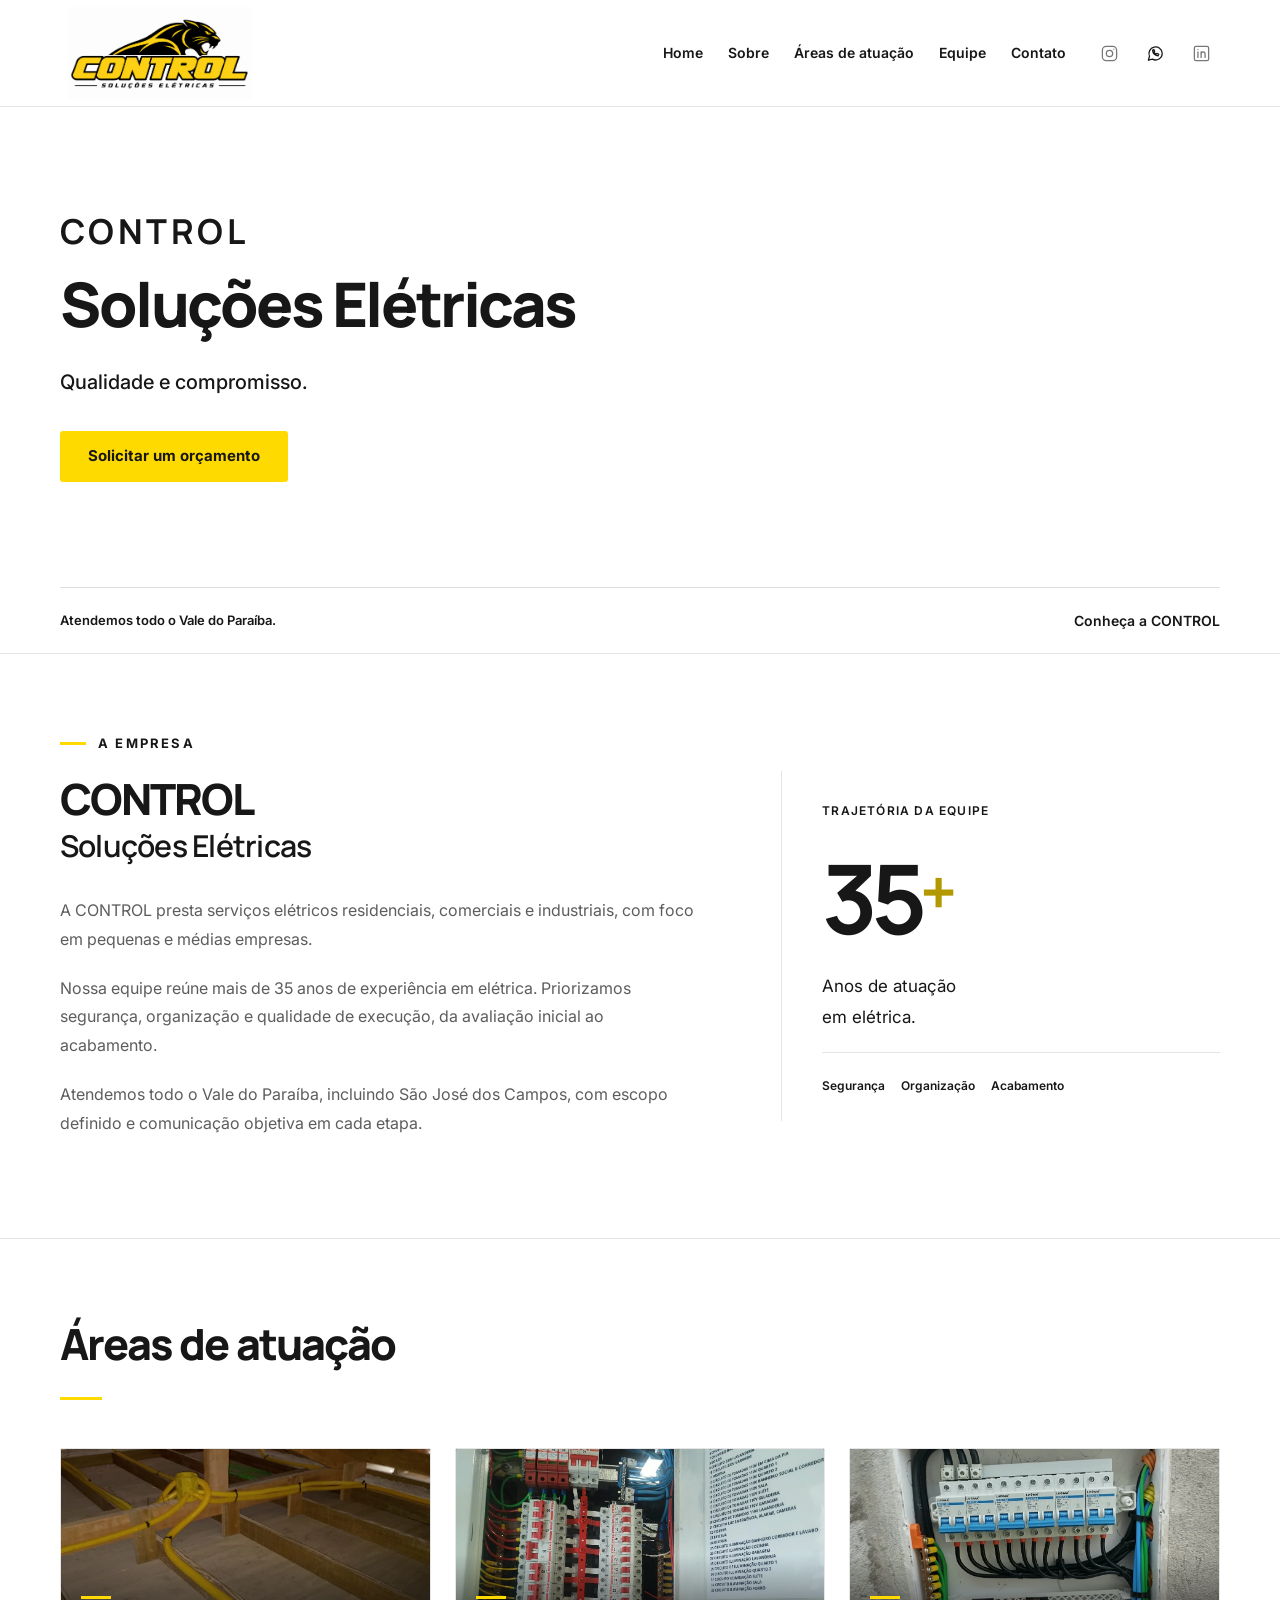
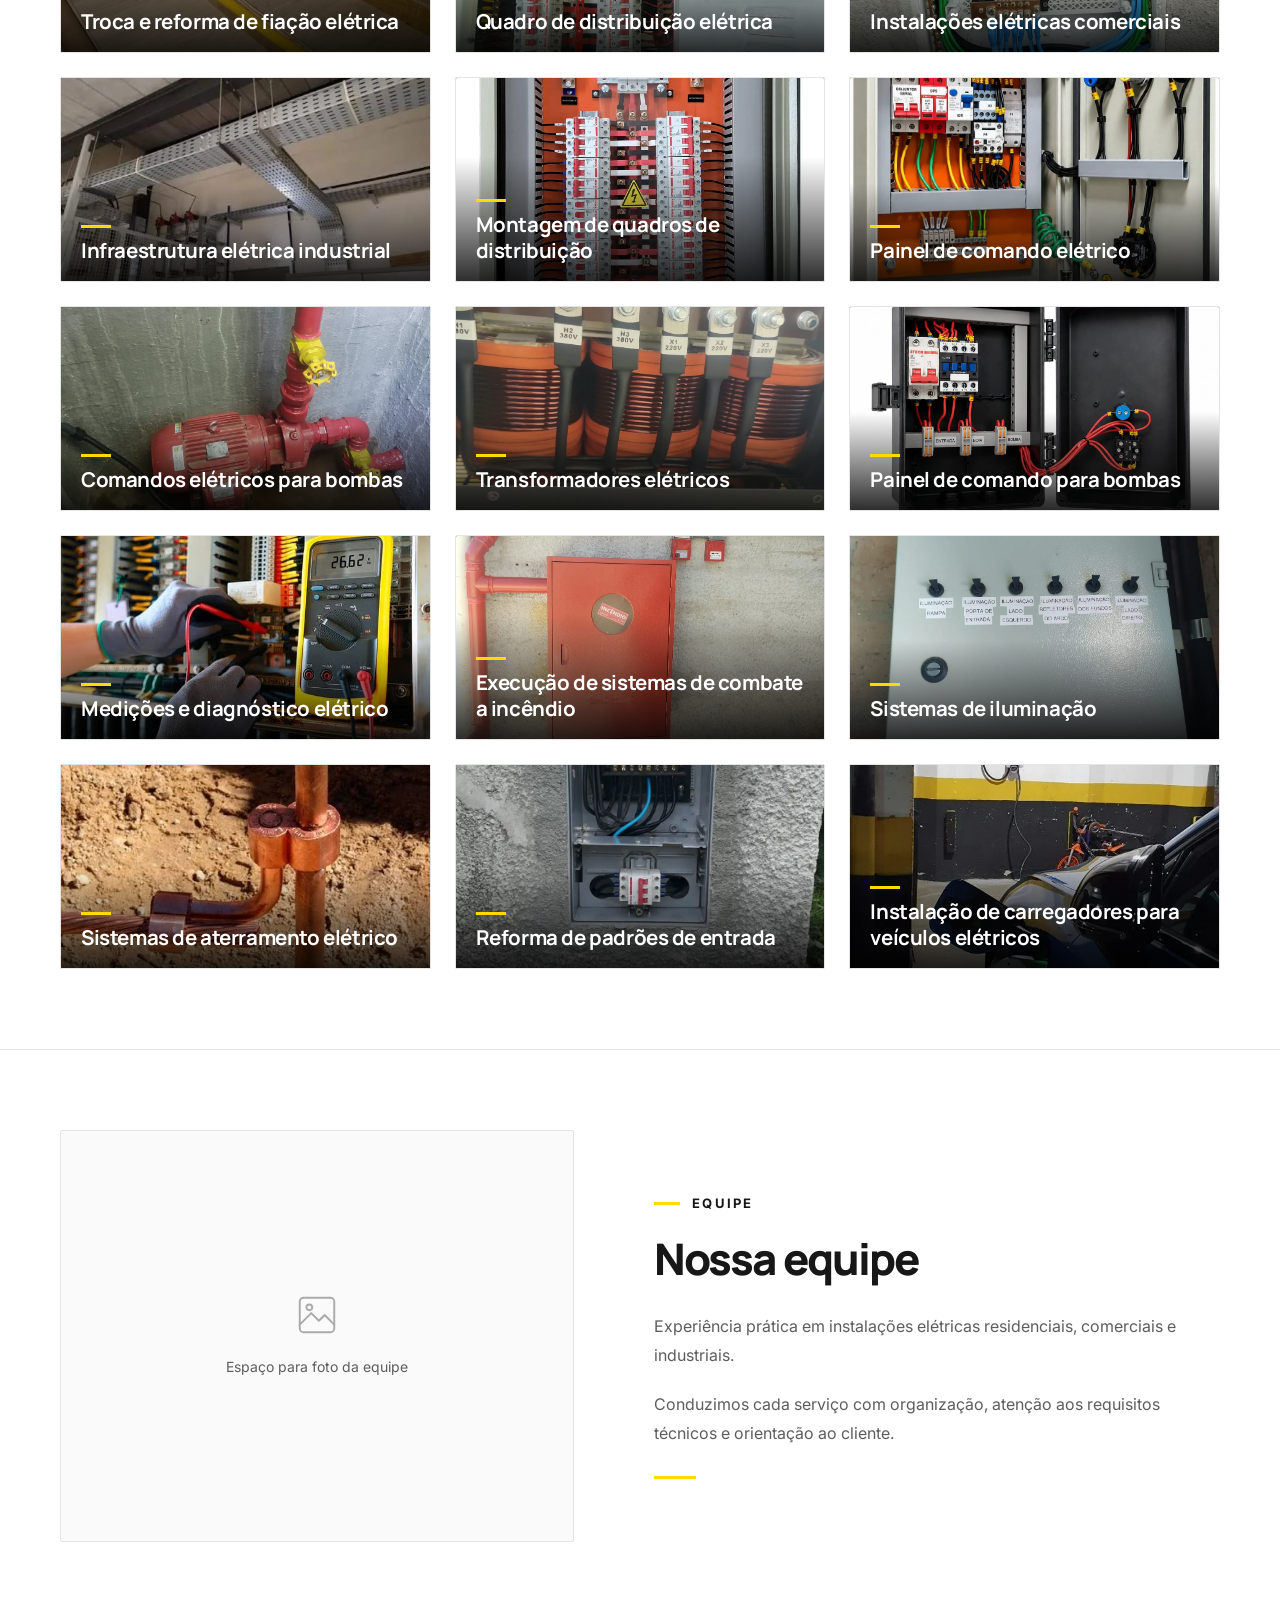
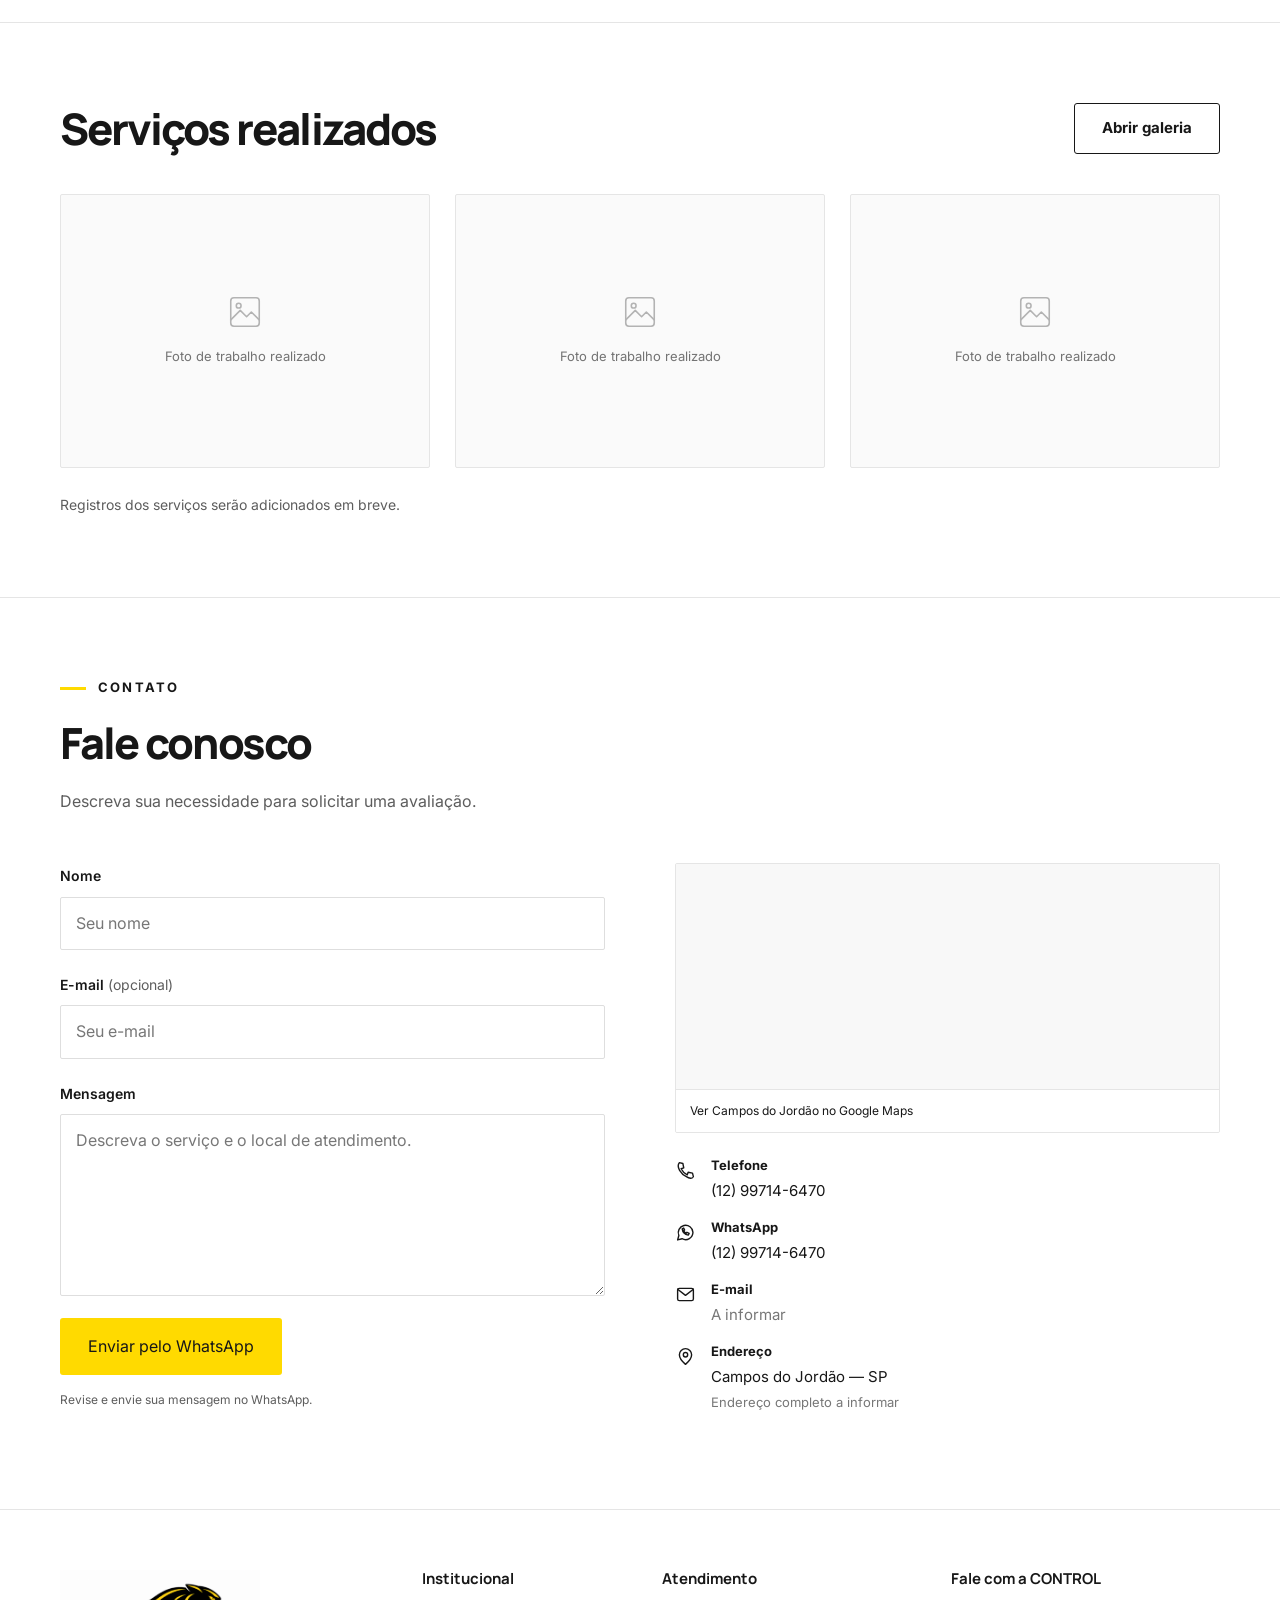
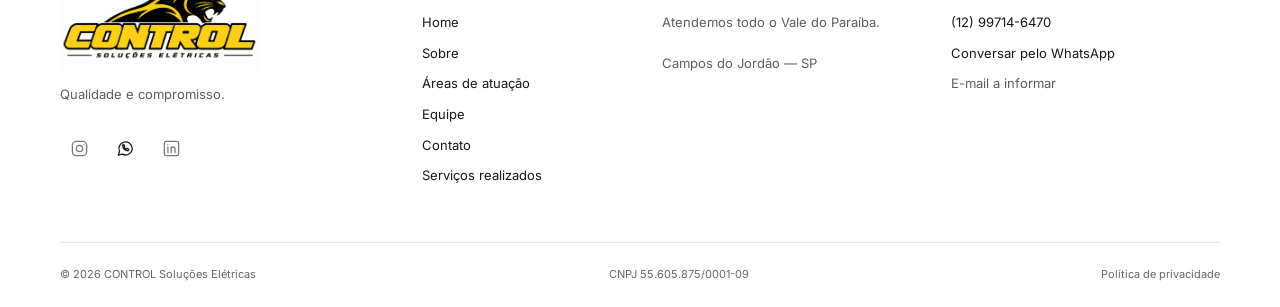
==== commit 6f9f82fc: "Publicar as áreas de atuação com fotos" ====
--- a/index.html
+++ b/index.html
@@ -7,21 +7,21 @@
 <section class="c-section" id="sobre"><span class="c-anchor" id="empresa"></span><div class="c-container c-about-grid"><div><p class="c-eyebrow">A EMPRESA</p><h2>CONTROL<br><span class="c-about-title">Soluções Elétricas</span></h2><p>A CONTROL presta serviços elétricos residenciais, comerciais e industriais, com foco em pequenas e médias empresas.</p><p>Nossa equipe reúne mais de 35 anos de experiência em elétrica. Priorizamos segurança, organização e qualidade de execução, da avaliação inicial ao acabamento.</p><p>Atendemos todo o Vale do Paraíba, incluindo São José dos Campos, com escopo definido e comunicação objetiva em cada etapa.</p></div><aside class="c-experience"><span class="c-experience-label">TRAJETÓRIA DA EQUIPE</span><strong>35<span>+</span></strong><p>Anos de atuação<br>em elétrica.</p><div class="c-experience-values"><span>Segurança</span><span>Organização</span><span>Acabamento</span></div></aside></div></section>
 
 <section class="c-section c-services-section" id="areasdeatuacao"><span class="c-anchor" id="servicos"></span><span class="c-anchor" id="solucoes"></span><div class="c-container"><div class="c-section-heading"><h2>Áreas de atuação</h2><span class="c-heading-rule" aria-hidden="true"></span></div><ol class="c-services-grid" aria-label="Quinze espaços reservados para serviços">
-<li class="c-service-slot" data-service-slot="01" aria-label="Área 01, reservada para definição"></li>
-<li class="c-service-slot" data-service-slot="02" aria-label="Área 02, reservada para definição"></li>
-<li class="c-service-slot" data-service-slot="03" aria-label="Área 03, reservada para definição"></li>
-<li class="c-service-slot" data-service-slot="04" aria-label="Área 04, reservada para definição"></li>
-<li class="c-service-slot" data-service-slot="05" aria-label="Área 05, reservada para definição"></li>
-<li class="c-service-slot" data-service-slot="06" aria-label="Área 06, reservada para definição"></li>
-<li class="c-service-slot" data-service-slot="07" aria-label="Área 07, reservada para definição"></li>
-<li class="c-service-slot" data-service-slot="08" aria-label="Área 08, reservada para definição"></li>
-<li class="c-service-slot" data-service-slot="09" aria-label="Área 09, reservada para definição"></li>
-<li class="c-service-slot" data-service-slot="10" aria-label="Área 10, reservada para definição"></li>
-<li class="c-service-slot" data-service-slot="11" aria-label="Área 11, reservada para definição"></li>
-<li class="c-service-slot" data-service-slot="12" aria-label="Área 12, reservada para definição"></li>
-<li class="c-service-slot" data-service-slot="13" aria-label="Área 13, reservada para definição"></li>
-<li class="c-service-slot" data-service-slot="14" aria-label="Área 14, reservada para definição"></li>
-<li class="c-service-slot" data-service-slot="15" aria-label="Área 15, reservada para definição"></li>
+<li class="c-service-slot c-service-card c-service-card-01" data-service-slot="01" aria-label="Área 01: Troca e reforma de fiação elétrica"><img src="assets/troca-reforma-fiacao-eletrica.webp" alt="Eletrodutos instalados no forro para renovação da fiação" loading="lazy"><div class="c-service-card-title"><h3>Troca e reforma de fiação elétrica</h3></div></li>
+<li class="c-service-slot c-service-card c-service-card-02" data-service-slot="02" aria-label="Área 02: Quadro de distribuição elétrica"><img src="assets/quadro-distribuicao-eletrica.webp" alt="Quadro de distribuição elétrica com circuitos identificados" loading="lazy"><div class="c-service-card-title"><h3>Quadro de distribuição elétrica</h3></div></li>
+<li class="c-service-slot c-service-card c-service-card-03" data-service-slot="03" aria-label="Área 03: Instalações elétricas comerciais"><img src="assets/instalacoes-eletricas-comerciais.webp" alt="Quadro de distribuição elétrica comercial" loading="lazy"><div class="c-service-card-title"><h3>Instalações elétricas comerciais</h3></div></li>
+<li class="c-service-slot c-service-card c-service-card-04" data-service-slot="04" aria-label="Área 04: Infraestrutura elétrica industrial"><img src="assets/infraestrutura-eletrica-industrial.webp" alt="Bandejas para encaminhamento de cabos elétricos em ambiente industrial" loading="lazy"><div class="c-service-card-title"><h3>Infraestrutura elétrica industrial</h3></div></li>
+<li class="c-service-slot c-service-card c-service-card-05" data-service-slot="05" aria-label="Área 05: Montagem de quadros de distribuição"><img src="assets/montagem-quadros-distribuicao.webp" alt="Quadro elétrico montado com disjuntores e barramentos" loading="lazy"><div class="c-service-card-title"><h3>Montagem de quadros de distribuição</h3></div></li>
+<li class="c-service-slot c-service-card c-service-card-06" data-service-slot="06" aria-label="Área 06: Painel de comando elétrico"><img src="assets/painel-de-comando-eletrico.webp" alt="Painel de comando elétrico com dispositivos identificados" loading="lazy"><div class="c-service-card-title"><h3>Painel de comando elétrico</h3></div></li>
+<li class="c-service-slot c-service-card c-service-card-07" data-service-slot="07" aria-label="Área 07: Comandos elétricos para bombas"><img src="assets/comandos-eletricos-para-bombas.webp" alt="Bomba elétrica com tubulação e válvulas" loading="lazy"><div class="c-service-card-title"><h3>Comandos elétricos para bombas</h3></div></li>
+<li class="c-service-slot c-service-card c-service-card-08" data-service-slot="08" aria-label="Área 08: Transformadores elétricos"><img src="assets/transformadores-eletricos.webp" alt="Transformador elétrico e terminais identificados" loading="lazy"><div class="c-service-card-title"><h3>Transformadores elétricos</h3></div></li>
+<li class="c-service-slot c-service-card c-service-card-09" data-service-slot="09" aria-label="Área 09: Painel de comando para bombas"><img src="assets/painel-de-comando-para-bombas.webp" alt="Painel elétrico de comando para bomba e boia" loading="lazy"><div class="c-service-card-title"><h3>Painel de comando para bombas</h3></div></li>
+<li class="c-service-slot c-service-card c-service-card-10" data-service-slot="10" aria-label="Área 10: Medições e diagnóstico elétrico"><img src="assets/medicoes-diagnostico-eletrico.webp" alt="Medição elétrica com multímetro em painel" loading="lazy"><div class="c-service-card-title"><h3>Medições e diagnóstico elétrico</h3></div></li>
+<li class="c-service-slot c-service-card c-service-card-11" data-service-slot="11" aria-label="Área 11: Execução de sistemas de combate a incêndio"><img src="assets/sistemas-combate-incendio.webp" alt="Tubulação e abrigo de sistema de combate a incêndio" loading="lazy"><div class="c-service-card-title"><h3>Execução de sistemas de combate a incêndio</h3></div></li>
+<li class="c-service-slot c-service-card c-service-card-12" data-service-slot="12" aria-label="Área 12: Sistemas de iluminação"><img src="assets/sistemas-de-iluminacao.webp" alt="Painel de comando para circuitos de iluminação" loading="lazy"><div class="c-service-card-title"><h3>Sistemas de iluminação</h3></div></li>
+<li class="c-service-slot c-service-card c-service-card-13" data-service-slot="13" aria-label="Área 13: Sistemas de aterramento elétrico"><img src="assets/sistemas-de-aterramento-eletrico.webp" alt="Conexão de condutor de cobre a sistema de aterramento" loading="lazy"><div class="c-service-card-title"><h3>Sistemas de aterramento elétrico</h3></div></li>
+<li class="c-service-slot c-service-card c-service-card-14" data-service-slot="14" aria-label="Área 14: Reforma de padrões de entrada"><img src="assets/reforma-padroes-de-entrada.webp" alt="Padrão de entrada de energia em reforma" loading="lazy"><div class="c-service-card-title"><h3>Reforma de padrões de entrada</h3></div></li>
+<li class="c-service-slot c-service-card c-service-card-15" data-service-slot="15" aria-label="Área 15: Instalação de carregadores para veículos elétricos"><img src="assets/carregador-veiculo-eletrico.webp" alt="Carregador conectado a um veículo elétrico" loading="lazy"><div class="c-service-card-title"><h3>Instalação de carregadores para veículos elétricos</h3></div></li>
 </ol></div></section>
 
 <section class="c-section" id="equipe"><div class="c-container c-team-grid"><div class="c-team-photo"><svg viewBox="0 0 24 24" fill="none" stroke="currentColor" stroke-width="1.6" stroke-linecap="round" stroke-linejoin="round" aria-hidden="true"><rect x="3" y="3" width="18" height="18" rx="2"/><circle cx="8" cy="8" r="1.5"/><path d="m3 17 6-6 4 4 3-3 5 5"/></svg><p>Espaço para foto da equipe</p></div><div><p class="c-eyebrow">EQUIPE</p><h2>Nossa equipe</h2><p>Experiência prática em instalações elétricas residenciais, comerciais e industriais.</p><p>Conduzimos cada serviço com organização, atenção aos requisitos técnicos e orientação ao cliente.</p><span class="c-heading-rule" aria-hidden="true"></span></div></div></section>
--- a/control-revision.css
+++ b/control-revision.css
@@ -64,3 +64,51 @@
 @media(max-width:900px){.c-section{padding-block:64px}.c-hero-grid{min-height:440px}.c-experience{padding:20px 0 20px 28px}.c-experience>strong{font-size:82px}}
 @media(max-width:680px){.c-section{padding-block:56px}.c-hero-grid{min-height:390px;padding-block:52px}.c-hero-lead{font-size:18px}.c-experience{border-left:0;border-top:1px solid var(--c-line);padding:28px 0 0}.c-service-slot{height:170px;min-height:170px}.c-services-grid{gap:16px}}
 @media(max-width:390px){.c-service-slot{height:195px;min-height:195px}}
+
+/* Fotos enviadas para as áreas 03 e 07. */
+.c-service-card{position:relative;overflow:hidden;background:#171717}
+.c-service-card>img{position:absolute;inset:0;width:100%;height:100%;max-width:none;object-fit:cover;transition:transform .35s ease}
+.c-service-card-03>img{object-position:center 43%}
+.c-service-card-07>img{object-position:center 70%}
+.c-service-card:hover>img,.c-service-card:focus-within>img{transform:scale(1.035)}
+.c-service-card-title{position:absolute;inset:auto 0 0;padding:42px 20px 18px;background:linear-gradient(transparent,rgba(0,0,0,.82));color:#fff}
+.c-service-card-title h3{margin:0;font-size:clamp(17px,1.6vw,21px);line-height:1.25;letter-spacing:-.02em;font-weight:700}
+.c-service-card-title h3::before{content:'';display:block;width:30px;height:3px;background:var(--c-yellow);margin-bottom:10px}
+@media(max-width:680px){.c-service-card-title{padding:34px 14px 14px}.c-service-card-title h3{font-size:17px}}
+@media(prefers-reduced-motion:reduce){.c-service-card>img{transition:none}}
+
+.c-service-card-11>img{object-position:center 58%}
+
+.c-service-card-01>img{object-position:center 55%}
+.c-service-card-11>img{object-position:center 58%}
+.c-service-card-12>img{object-position:center 50%}
+.c-service-card-14>img{object-position:center 50%}
+
+.c-service-card-01>img{object-position:center 55%}
+.c-service-card-11>img{object-position:center 58%}
+.c-service-card-12>img{object-position:center 50%}
+.c-service-card-14>img{object-position:center 50%}
+/* Fotos enviadas para as áreas de atuação selecionadas. */
+.c-service-card{position:relative;overflow:hidden;background:#171717}
+.c-service-card>img{position:absolute;inset:0;width:100%;height:100%;max-width:none;object-fit:cover;transition:transform .35s ease}
+.c-service-card-01>img{object-position:center 55%}
+.c-service-card-02>img{object-position:center 48%}
+.c-service-card-03>img{object-position:center 43%}
+.c-service-card-04>img{object-position:center 48%}
+.c-service-card-05>img{object-position:center 52%}
+.c-service-card-06>img{object-position:center 50%}
+.c-service-card-07>img{object-position:center 70%}
+.c-service-card-08>img{object-position:center 52%}
+.c-service-card-09>img{object-position:center 50%}
+.c-service-card-10>img{object-position:center 50%}
+.c-service-card-11>img{object-position:center 58%}
+.c-service-card-12>img{object-position:center 50%}
+.c-service-card-13>img{object-position:center 50%}
+.c-service-card-14>img{object-position:center 50%}
+.c-service-card-15>img{object-position:center 55%}
+.c-service-card:hover>img,.c-service-card:focus-within>img{transform:scale(1.035)}
+.c-service-card-title{position:absolute;inset:auto 0 0;padding:42px 20px 18px;background:linear-gradient(transparent,rgba(0,0,0,.82));color:#fff}
+.c-service-card-title h3{margin:0;font-size:clamp(17px,1.6vw,21px);line-height:1.25;letter-spacing:-.02em;font-weight:700}
+.c-service-card-title h3::before{content:'';display:block;width:30px;height:3px;background:var(--c-yellow);margin-bottom:10px}
+@media(max-width:680px){.c-service-card-title{padding:34px 14px 14px}.c-service-card-title h3{font-size:17px}}
+@media(prefers-reduced-motion:reduce){.c-service-card>img{transition:none}}
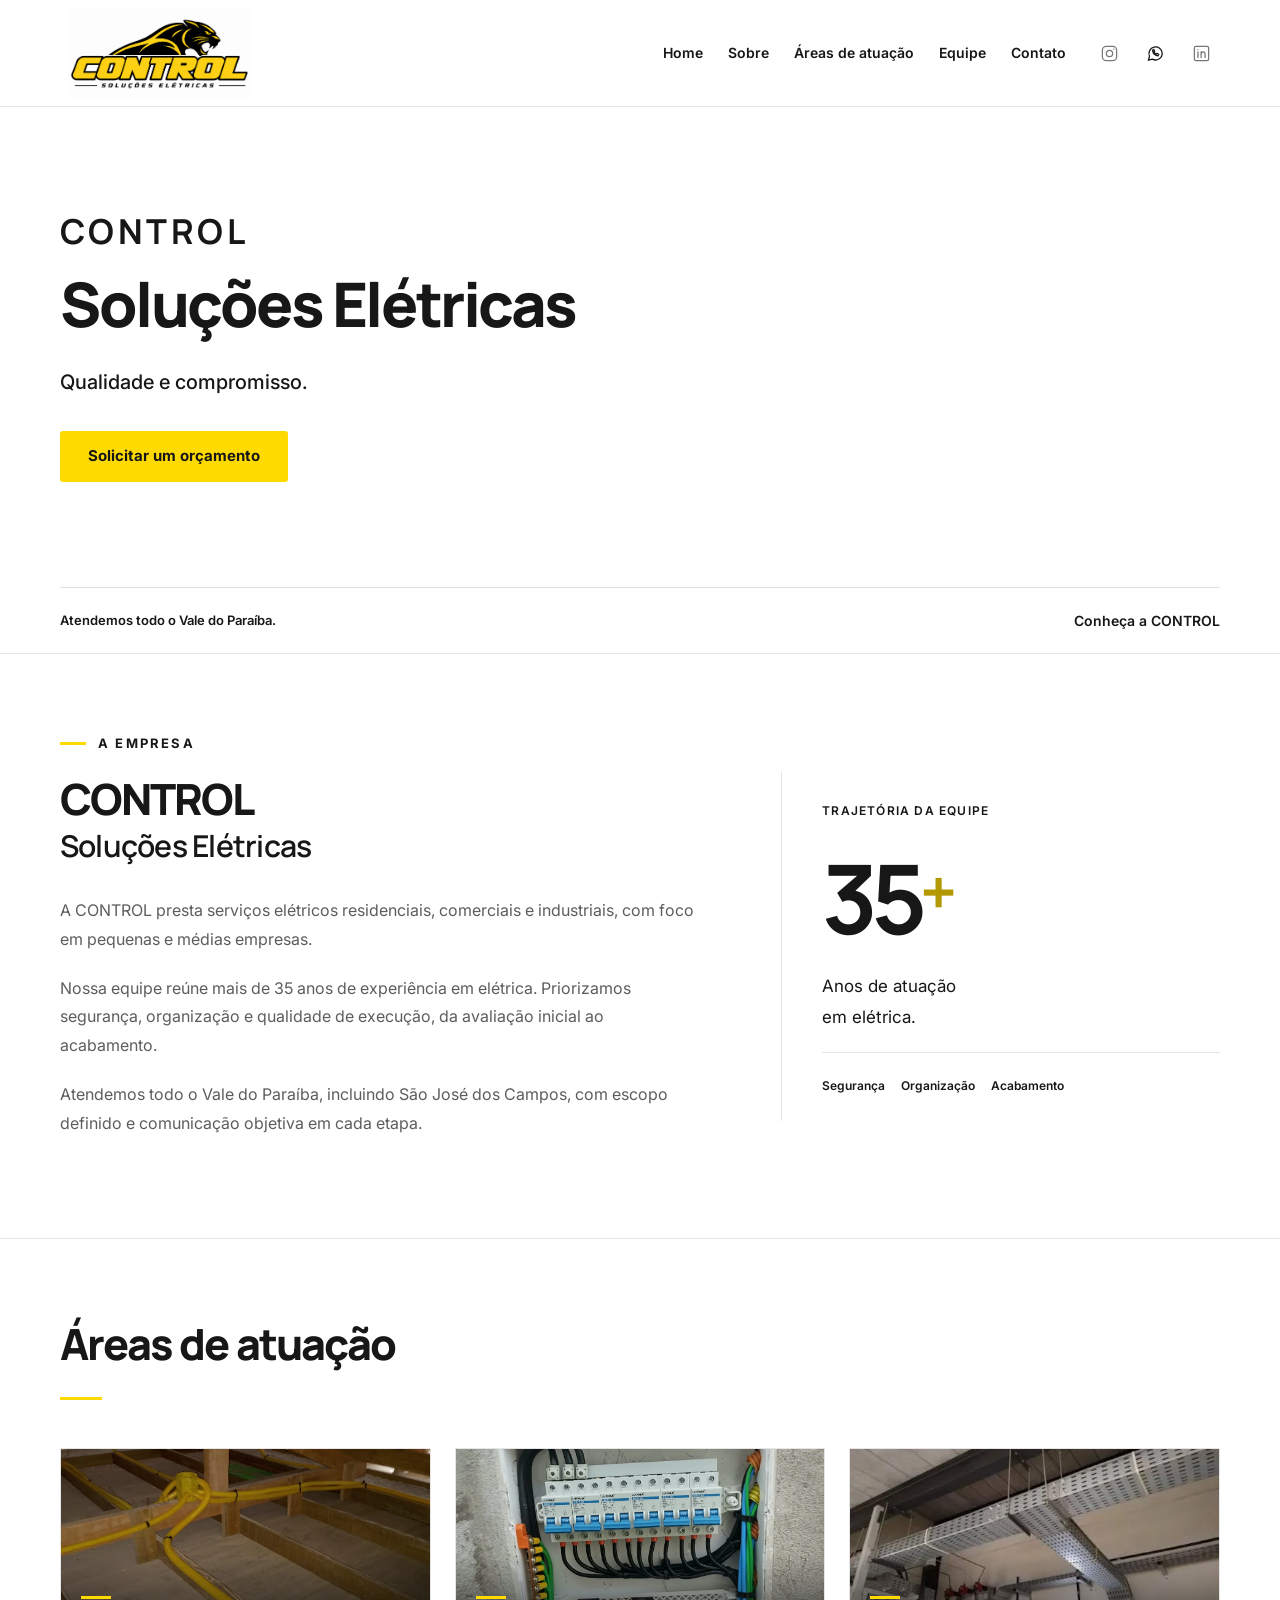
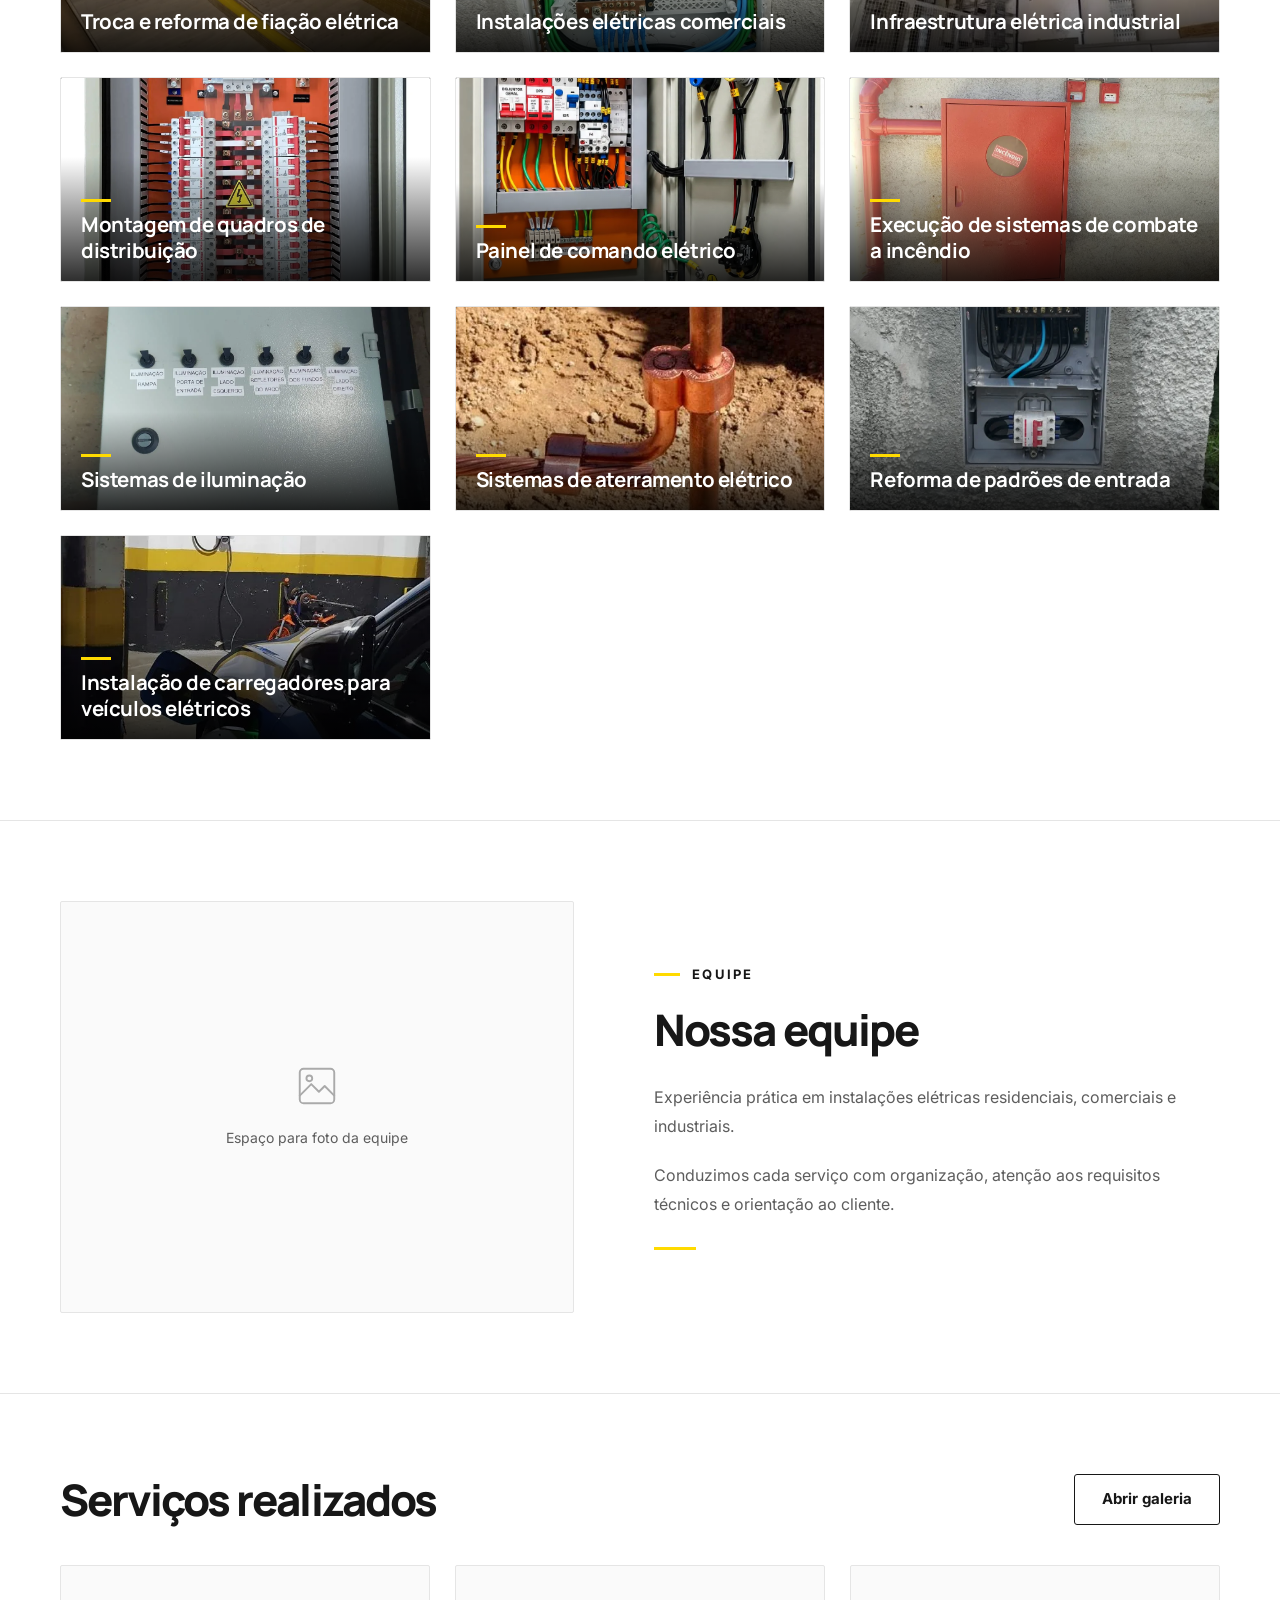
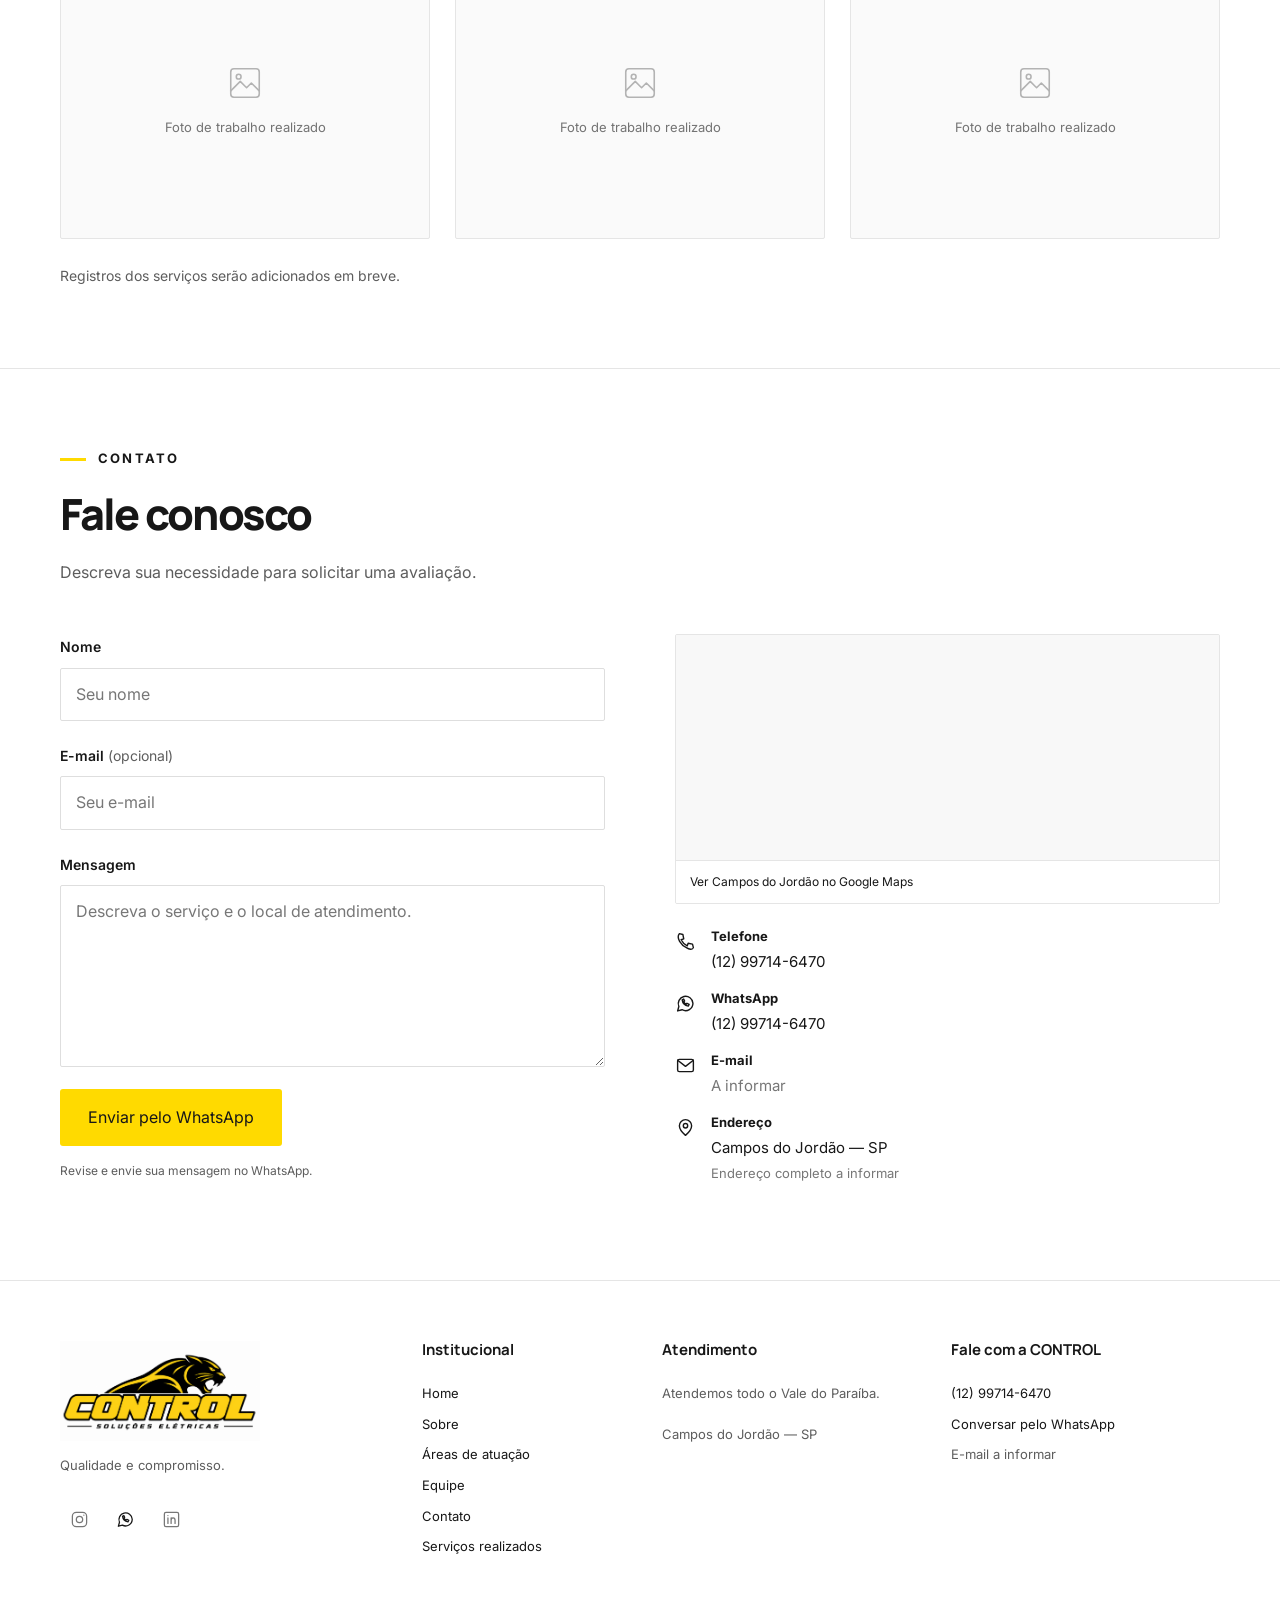
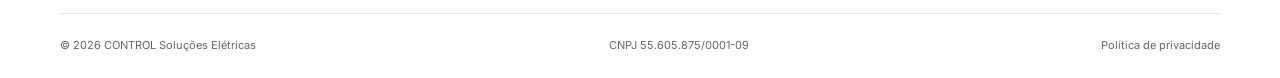
==== commit 5b08f74e: "Remover áreas de atuação selecionadas" ====
--- a/index.html
+++ b/index.html
@@ -6,22 +6,17 @@
 
 <section class="c-section" id="sobre"><span class="c-anchor" id="empresa"></span><div class="c-container c-about-grid"><div><p class="c-eyebrow">A EMPRESA</p><h2>CONTROL<br><span class="c-about-title">Soluções Elétricas</span></h2><p>A CONTROL presta serviços elétricos residenciais, comerciais e industriais, com foco em pequenas e médias empresas.</p><p>Nossa equipe reúne mais de 35 anos de experiência em elétrica. Priorizamos segurança, organização e qualidade de execução, da avaliação inicial ao acabamento.</p><p>Atendemos todo o Vale do Paraíba, incluindo São José dos Campos, com escopo definido e comunicação objetiva em cada etapa.</p></div><aside class="c-experience"><span class="c-experience-label">TRAJETÓRIA DA EQUIPE</span><strong>35<span>+</span></strong><p>Anos de atuação<br>em elétrica.</p><div class="c-experience-values"><span>Segurança</span><span>Organização</span><span>Acabamento</span></div></aside></div></section>
 
-<section class="c-section c-services-section" id="areasdeatuacao"><span class="c-anchor" id="servicos"></span><span class="c-anchor" id="solucoes"></span><div class="c-container"><div class="c-section-heading"><h2>Áreas de atuação</h2><span class="c-heading-rule" aria-hidden="true"></span></div><ol class="c-services-grid" aria-label="Quinze espaços reservados para serviços">
+<section class="c-section c-services-section" id="areasdeatuacao"><span class="c-anchor" id="servicos"></span><span class="c-anchor" id="solucoes"></span><div class="c-container"><div class="c-section-heading"><h2>Áreas de atuação</h2><span class="c-heading-rule" aria-hidden="true"></span></div><ol class="c-services-grid" aria-label="Dez áreas de atuação">
 <li class="c-service-slot c-service-card c-service-card-01" data-service-slot="01" aria-label="Área 01: Troca e reforma de fiação elétrica"><img src="assets/troca-reforma-fiacao-eletrica.webp" alt="Eletrodutos instalados no forro para renovação da fiação" loading="lazy"><div class="c-service-card-title"><h3>Troca e reforma de fiação elétrica</h3></div></li>
-<li class="c-service-slot c-service-card c-service-card-02" data-service-slot="02" aria-label="Área 02: Quadro de distribuição elétrica"><img src="assets/quadro-distribuicao-eletrica.webp" alt="Quadro de distribuição elétrica com circuitos identificados" loading="lazy"><div class="c-service-card-title"><h3>Quadro de distribuição elétrica</h3></div></li>
-<li class="c-service-slot c-service-card c-service-card-03" data-service-slot="03" aria-label="Área 03: Instalações elétricas comerciais"><img src="assets/instalacoes-eletricas-comerciais.webp" alt="Quadro de distribuição elétrica comercial" loading="lazy"><div class="c-service-card-title"><h3>Instalações elétricas comerciais</h3></div></li>
-<li class="c-service-slot c-service-card c-service-card-04" data-service-slot="04" aria-label="Área 04: Infraestrutura elétrica industrial"><img src="assets/infraestrutura-eletrica-industrial.webp" alt="Bandejas para encaminhamento de cabos elétricos em ambiente industrial" loading="lazy"><div class="c-service-card-title"><h3>Infraestrutura elétrica industrial</h3></div></li>
-<li class="c-service-slot c-service-card c-service-card-05" data-service-slot="05" aria-label="Área 05: Montagem de quadros de distribuição"><img src="assets/montagem-quadros-distribuicao.webp" alt="Quadro elétrico montado com disjuntores e barramentos" loading="lazy"><div class="c-service-card-title"><h3>Montagem de quadros de distribuição</h3></div></li>
-<li class="c-service-slot c-service-card c-service-card-06" data-service-slot="06" aria-label="Área 06: Painel de comando elétrico"><img src="assets/painel-de-comando-eletrico.webp" alt="Painel de comando elétrico com dispositivos identificados" loading="lazy"><div class="c-service-card-title"><h3>Painel de comando elétrico</h3></div></li>
-<li class="c-service-slot c-service-card c-service-card-07" data-service-slot="07" aria-label="Área 07: Comandos elétricos para bombas"><img src="assets/comandos-eletricos-para-bombas.webp" alt="Bomba elétrica com tubulação e válvulas" loading="lazy"><div class="c-service-card-title"><h3>Comandos elétricos para bombas</h3></div></li>
-<li class="c-service-slot c-service-card c-service-card-08" data-service-slot="08" aria-label="Área 08: Transformadores elétricos"><img src="assets/transformadores-eletricos.webp" alt="Transformador elétrico e terminais identificados" loading="lazy"><div class="c-service-card-title"><h3>Transformadores elétricos</h3></div></li>
-<li class="c-service-slot c-service-card c-service-card-09" data-service-slot="09" aria-label="Área 09: Painel de comando para bombas"><img src="assets/painel-de-comando-para-bombas.webp" alt="Painel elétrico de comando para bomba e boia" loading="lazy"><div class="c-service-card-title"><h3>Painel de comando para bombas</h3></div></li>
-<li class="c-service-slot c-service-card c-service-card-10" data-service-slot="10" aria-label="Área 10: Medições e diagnóstico elétrico"><img src="assets/medicoes-diagnostico-eletrico.webp" alt="Medição elétrica com multímetro em painel" loading="lazy"><div class="c-service-card-title"><h3>Medições e diagnóstico elétrico</h3></div></li>
-<li class="c-service-slot c-service-card c-service-card-11" data-service-slot="11" aria-label="Área 11: Execução de sistemas de combate a incêndio"><img src="assets/sistemas-combate-incendio.webp" alt="Tubulação e abrigo de sistema de combate a incêndio" loading="lazy"><div class="c-service-card-title"><h3>Execução de sistemas de combate a incêndio</h3></div></li>
-<li class="c-service-slot c-service-card c-service-card-12" data-service-slot="12" aria-label="Área 12: Sistemas de iluminação"><img src="assets/sistemas-de-iluminacao.webp" alt="Painel de comando para circuitos de iluminação" loading="lazy"><div class="c-service-card-title"><h3>Sistemas de iluminação</h3></div></li>
-<li class="c-service-slot c-service-card c-service-card-13" data-service-slot="13" aria-label="Área 13: Sistemas de aterramento elétrico"><img src="assets/sistemas-de-aterramento-eletrico.webp" alt="Conexão de condutor de cobre a sistema de aterramento" loading="lazy"><div class="c-service-card-title"><h3>Sistemas de aterramento elétrico</h3></div></li>
-<li class="c-service-slot c-service-card c-service-card-14" data-service-slot="14" aria-label="Área 14: Reforma de padrões de entrada"><img src="assets/reforma-padroes-de-entrada.webp" alt="Padrão de entrada de energia em reforma" loading="lazy"><div class="c-service-card-title"><h3>Reforma de padrões de entrada</h3></div></li>
-<li class="c-service-slot c-service-card c-service-card-15" data-service-slot="15" aria-label="Área 15: Instalação de carregadores para veículos elétricos"><img src="assets/carregador-veiculo-eletrico.webp" alt="Carregador conectado a um veículo elétrico" loading="lazy"><div class="c-service-card-title"><h3>Instalação de carregadores para veículos elétricos</h3></div></li>
+<li class="c-service-slot c-service-card c-service-card-03" data-service-slot="03" aria-label="Área 02: Instalações elétricas comerciais"><img src="assets/instalacoes-eletricas-comerciais.webp" alt="Quadro de distribuição elétrica comercial" loading="lazy"><div class="c-service-card-title"><h3>Instalações elétricas comerciais</h3></div></li>
+<li class="c-service-slot c-service-card c-service-card-04" data-service-slot="04" aria-label="Área 03: Infraestrutura elétrica industrial"><img src="assets/infraestrutura-eletrica-industrial.webp" alt="Bandejas para encaminhamento de cabos elétricos em ambiente industrial" loading="lazy"><div class="c-service-card-title"><h3>Infraestrutura elétrica industrial</h3></div></li>
+<li class="c-service-slot c-service-card c-service-card-05" data-service-slot="05" aria-label="Área 04: Montagem de quadros de distribuição"><img src="assets/montagem-quadros-distribuicao.webp" alt="Quadro elétrico montado com disjuntores e barramentos" loading="lazy"><div class="c-service-card-title"><h3>Montagem de quadros de distribuição</h3></div></li>
+<li class="c-service-slot c-service-card c-service-card-06" data-service-slot="06" aria-label="Área 05: Painel de comando elétrico"><img src="assets/painel-de-comando-eletrico.webp" alt="Painel de comando elétrico com dispositivos identificados" loading="lazy"><div class="c-service-card-title"><h3>Painel de comando elétrico</h3></div></li>
+<li class="c-service-slot c-service-card c-service-card-11" data-service-slot="11" aria-label="Área 06: Execução de sistemas de combate a incêndio"><img src="assets/sistemas-combate-incendio.webp" alt="Tubulação e abrigo de sistema de combate a incêndio" loading="lazy"><div class="c-service-card-title"><h3>Execução de sistemas de combate a incêndio</h3></div></li>
+<li class="c-service-slot c-service-card c-service-card-12" data-service-slot="12" aria-label="Área 07: Sistemas de iluminação"><img src="assets/sistemas-de-iluminacao.webp" alt="Painel de comando para circuitos de iluminação" loading="lazy"><div class="c-service-card-title"><h3>Sistemas de iluminação</h3></div></li>
+<li class="c-service-slot c-service-card c-service-card-13" data-service-slot="13" aria-label="Área 08: Sistemas de aterramento elétrico"><img src="assets/sistemas-de-aterramento-eletrico.webp" alt="Conexão de condutor de cobre a sistema de aterramento" loading="lazy"><div class="c-service-card-title"><h3>Sistemas de aterramento elétrico</h3></div></li>
+<li class="c-service-slot c-service-card c-service-card-14" data-service-slot="14" aria-label="Área 09: Reforma de padrões de entrada"><img src="assets/reforma-padroes-de-entrada.webp" alt="Padrão de entrada de energia em reforma" loading="lazy"><div class="c-service-card-title"><h3>Reforma de padrões de entrada</h3></div></li>
+<li class="c-service-slot c-service-card c-service-card-15" data-service-slot="15" aria-label="Área 10: Instalação de carregadores para veículos elétricos"><img src="assets/carregador-veiculo-eletrico.webp" alt="Carregador conectado a um veículo elétrico" loading="lazy"><div class="c-service-card-title"><h3>Instalação de carregadores para veículos elétricos</h3></div></li>
 </ol></div></section>
 
 <section class="c-section" id="equipe"><div class="c-container c-team-grid"><div class="c-team-photo"><svg viewBox="0 0 24 24" fill="none" stroke="currentColor" stroke-width="1.6" stroke-linecap="round" stroke-linejoin="round" aria-hidden="true"><rect x="3" y="3" width="18" height="18" rx="2"/><circle cx="8" cy="8" r="1.5"/><path d="m3 17 6-6 4 4 3-3 5 5"/></svg><p>Espaço para foto da equipe</p></div><div><p class="c-eyebrow">EQUIPE</p><h2>Nossa equipe</h2><p>Experiência prática em instalações elétricas residenciais, comerciais e industriais.</p><p>Conduzimos cada serviço com organização, atenção aos requisitos técnicos e orientação ao cliente.</p><span class="c-heading-rule" aria-hidden="true"></span></div></div></section>
@@ -29,4 +24,4 @@
 <section class="c-section c-portfolio-section" id="portfolio"><div class="c-container"><div class="c-portfolio-head"><div><h2>Serviços realizados</h2></div><a class="c-button c-button-outline" href="portfolio.html">Abrir galeria</a></div><div class="c-photo-grid"><div class="c-photo-slot" aria-label="Espaço para foto de trabalho realizado 1"><svg viewBox="0 0 24 24" fill="none" stroke="currentColor" stroke-width="1.6" stroke-linecap="round" stroke-linejoin="round" aria-hidden="true"><rect x="3" y="3" width="18" height="18" rx="2"/><circle cx="8" cy="8" r="1.5"/><path d="m3 17 6-6 4 4 3-3 5 5"/></svg><span>Foto de trabalho realizado</span></div><div class="c-photo-slot" aria-label="Espaço para foto de trabalho realizado 2"><svg viewBox="0 0 24 24" fill="none" stroke="currentColor" stroke-width="1.6" stroke-linecap="round" stroke-linejoin="round" aria-hidden="true"><rect x="3" y="3" width="18" height="18" rx="2"/><circle cx="8" cy="8" r="1.5"/><path d="m3 17 6-6 4 4 3-3 5 5"/></svg><span>Foto de trabalho realizado</span></div><div class="c-photo-slot" aria-label="Espaço para foto de trabalho realizado 3"><svg viewBox="0 0 24 24" fill="none" stroke="currentColor" stroke-width="1.6" stroke-linecap="round" stroke-linejoin="round" aria-hidden="true"><rect x="3" y="3" width="18" height="18" rx="2"/><circle cx="8" cy="8" r="1.5"/><path d="m3 17 6-6 4 4 3-3 5 5"/></svg><span>Foto de trabalho realizado</span></div></div><p class="c-gallery-note">Registros dos serviços serão adicionados em breve.</p></div></section>
 
 <section class="c-section c-contact-section" id="contato"><span class="c-anchor" id="orcamento"></span><div class="c-container"><div class="c-section-heading c-contact-heading"><p class="c-eyebrow">CONTATO</p><h2>Fale conosco</h2><p>Descreva sua necessidade para solicitar uma avaliação.</p></div><div class="c-contact-grid"><form id="contact-form" class="c-contact-form"><label for="contact-name">Nome</label><input id="contact-name" name="name" autocomplete="name" placeholder="Seu nome" maxlength="100" required><label for="contact-email">E-mail <span class="c-field-optional">(opcional)</span></label><input id="contact-email" name="email" type="email" autocomplete="email" placeholder="Seu e-mail" maxlength="254"><label for="contact-message">Mensagem</label><textarea id="contact-message" name="message" rows="6" placeholder="Descreva o serviço e o local de atendimento." maxlength="2500" required></textarea><button class="c-button c-button-yellow" type="submit">Enviar pelo WhatsApp</button><p class="c-form-note">Revise e envie sua mensagem no WhatsApp.</p><p class="c-form-status" role="status" aria-live="polite"></p></form><div class="c-contact-info"><div class="c-map"><iframe title="Mapa de Campos do Jordão, cidade-base da CONTROL" src="https://maps.google.com/maps?q=Campos%20do%20Jord%C3%A3o%2C%20SP&amp;z=12&amp;output=embed" loading="lazy" referrerpolicy="no-referrer-when-downgrade" allowfullscreen></iframe><a href="https://www.google.com/maps/search/?api=1&amp;query=Campos%20do%20Jord%C3%A3o%2C%20SP" target="_blank" rel="noopener">Ver Campos do Jordão no Google Maps</a></div><dl class="c-contact-list"><div><svg viewBox="0 0 24 24" fill="none" stroke="currentColor" stroke-width="1.6" stroke-linecap="round" stroke-linejoin="round" aria-hidden="true"><path d="m5 3 4 1 1 5-3 1c1.5 3 4 5.5 7 7l1-3 5 1 1 4c-1 3-5 2-8 0C7 16 1 8 5 3Z"/></svg><div><dt>Telefone</dt><dd><a href="tel:+5512997146470">(12) 99714-6470</a></dd></div></div><div><svg viewBox="0 0 24 24" fill="none" stroke="currentColor" stroke-width="1.6" stroke-linecap="round" stroke-linejoin="round" aria-hidden="true"><path d="M20.5 11.7a8.4 8.4 0 0 1-12.4 7.4L3 20.5l1.4-5A8.4 8.4 0 1 1 20.5 11.7Z"/><path d="M8.2 7.9c.5 3.9 3 6.4 6.9 7.1l1.1-2-2.5-1.2-.9 1c-1.3-.5-2.2-1.4-2.8-2.7l1-.9-1.1-2.3Z"/></svg><div><dt>WhatsApp</dt><dd><a href="https://wa.me/5512997146470" target="_blank" rel="noopener">(12) 99714-6470</a></dd></div></div><div><svg viewBox="0 0 24 24" fill="none" stroke="currentColor" stroke-width="1.6" stroke-linecap="round" stroke-linejoin="round" aria-hidden="true"><rect x="3" y="5" width="18" height="14" rx="2"/><path d="m3 6 9 7 9-7"/></svg><div><dt>E-mail</dt><dd class="c-pending">A informar</dd></div></div><div><svg viewBox="0 0 24 24" fill="none" stroke="currentColor" stroke-width="1.6" stroke-linecap="round" stroke-linejoin="round" aria-hidden="true"><path d="M19 10c0 5-7 11-7 11S5 15 5 10a7 7 0 0 1 14 0Z"/><circle cx="12" cy="10" r="2.5"/></svg><div><dt>Endereço</dt><dd>Campos do Jordão — SP<br><span class="c-pending">Endereço completo a informar</span></dd></div></div></dl></div></div></div></section>
-</main><footer class="c-footer"><div class="c-container c-footer-grid"><div class="c-footer-brand"><a class="c-brand" href="index.html#inicio"><img src="assets/logo-control-solucoes-eletricas.png" alt="CONTROL Soluções Elétricas" width="1774" height="887" loading="lazy"></a><p>Qualidade e compromisso.</p><div class="c-socials" aria-label="Redes sociais"><span class="c-social c-social-pending" role="link" aria-disabled="true" aria-label="Instagram — perfil a informar" title="Instagram — perfil a informar"><svg viewBox="0 0 24 24" fill="none" stroke="currentColor" stroke-width="1.6" stroke-linecap="round" stroke-linejoin="round" aria-hidden="true"><rect x="3" y="3" width="18" height="18" rx="5"/><circle cx="12" cy="12" r="4"/><circle cx="17.5" cy="6.5" r=".8" fill="currentColor" stroke="none"/></svg></span><a class="c-social" href="https://wa.me/5512997146470" target="_blank" rel="noopener" aria-label="WhatsApp da CONTROL" title="WhatsApp"><svg viewBox="0 0 24 24" fill="none" stroke="currentColor" stroke-width="1.6" stroke-linecap="round" stroke-linejoin="round" aria-hidden="true"><path d="M20.5 11.7a8.4 8.4 0 0 1-12.4 7.4L3 20.5l1.4-5A8.4 8.4 0 1 1 20.5 11.7Z"/><path d="M8.2 7.9c.5 3.9 3 6.4 6.9 7.1l1.1-2-2.5-1.2-.9 1c-1.3-.5-2.2-1.4-2.8-2.7l1-.9-1.1-2.3Z"/></svg></a><span class="c-social c-social-pending" role="link" aria-disabled="true" aria-label="LinkedIn — perfil a informar" title="LinkedIn — perfil a informar"><svg viewBox="0 0 24 24" fill="none" stroke="currentColor" stroke-width="1.6" stroke-linecap="round" stroke-linejoin="round" aria-hidden="true"><rect x="3" y="3" width="18" height="18" rx="2"/><path d="M7.5 10v7M11.5 17v-7m0 3c0-4 5-4 5 0v4"/><circle cx="7.5" cy="7" r=".8" fill="currentColor" stroke="none"/></svg></span></div></div><div><h2>Institucional</h2><nav aria-label="Navegação do rodapé"><a href="index.html#inicio">Home</a><a href="index.html#sobre">Sobre</a><a href="index.html#areasdeatuacao">Áreas de atuação</a><a href="index.html#equipe">Equipe</a><a href="index.html#contato">Contato</a><a href="portfolio.html">Serviços realizados</a></nav></div><div><h2>Atendimento</h2><p>Atendemos todo o Vale do Paraíba.</p><p>Campos do Jordão — SP</p></div><div><h2>Fale com a CONTROL</h2><a href="tel:+5512997146470">(12) 99714-6470</a><a href="https://wa.me/5512997146470" target="_blank" rel="noopener">Conversar pelo WhatsApp</a><p class="c-pending">E-mail a informar</p></div></div><div class="c-container c-footer-bottom"><span>© 2026 CONTROL Soluções Elétricas</span><span>CNPJ 55.605.875/0001-09</span><a href="politica-privacidade.html">Política de privacidade</a></div></footer><script src="script.js?v=control-20261009"></script></body></html>+</main><footer class="c-footer"><div class="c-container c-footer-grid"><div class="c-footer-brand"><a class="c-brand" href="index.html#inicio"><img src="assets/logo-control-solucoes-eletricas.png" alt="CONTROL Soluções Elétricas" width="1774" height="887" loading="lazy"></a><p>Qualidade e compromisso.</p><div class="c-socials" aria-label="Redes sociais"><span class="c-social c-social-pending" role="link" aria-disabled="true" aria-label="Instagram — perfil a informar" title="Instagram — perfil a informar"><svg viewBox="0 0 24 24" fill="none" stroke="currentColor" stroke-width="1.6" stroke-linecap="round" stroke-linejoin="round" aria-hidden="true"><rect x="3" y="3" width="18" height="18" rx="5"/><circle cx="12" cy="12" r="4"/><circle cx="17.5" cy="6.5" r=".8" fill="currentColor" stroke="none"/></svg></span><a class="c-social" href="https://wa.me/5512997146470" target="_blank" rel="noopener" aria-label="WhatsApp da CONTROL" title="WhatsApp"><svg viewBox="0 0 24 24" fill="none" stroke="currentColor" stroke-width="1.6" stroke-linecap="round" stroke-linejoin="round" aria-hidden="true"><path d="M20.5 11.7a8.4 8.4 0 0 1-12.4 7.4L3 20.5l1.4-5A8.4 8.4 0 1 1 20.5 11.7Z"/><path d="M8.2 7.9c.5 3.9 3 6.4 6.9 7.1l1.1-2-2.5-1.2-.9 1c-1.3-.5-2.2-1.4-2.8-2.7l1-.9-1.1-2.3Z"/></svg></a><span class="c-social c-social-pending" role="link" aria-disabled="true" aria-label="LinkedIn — perfil a informar" title="LinkedIn — perfil a informar"><svg viewBox="0 0 24 24" fill="none" stroke="currentColor" stroke-width="1.6" stroke-linecap="round" stroke-linejoin="round" aria-hidden="true"><rect x="3" y="3" width="18" height="18" rx="2"/><path d="M7.5 10v7M11.5 17v-7m0 3c0-4 5-4 5 0v4"/><circle cx="7.5" cy="7" r=".8" fill="currentColor" stroke="none"/></svg></span></div></div><div><h2>Institucional</h2><nav aria-label="Navegação do rodapé"><a href="index.html#inicio">Home</a><a href="index.html#sobre">Sobre</a><a href="index.html#areasdeatuacao">Áreas de atuação</a><a href="index.html#equipe">Equipe</a><a href="index.html#contato">Contato</a><a href="portfolio.html">Serviços realizados</a></nav></div><div><h2>Atendimento</h2><p>Atendemos todo o Vale do Paraíba.</p><p>Campos do Jordão — SP</p></div><div><h2>Fale com a CONTROL</h2><a href="tel:+5512997146470">(12) 99714-6470</a><a href="https://wa.me/5512997146470" target="_blank" rel="noopener">Conversar pelo WhatsApp</a><p class="c-pending">E-mail a informar</p></div></div><div class="c-container c-footer-bottom"><span>© 2026 CONTROL Soluções Elétricas</span><span>CNPJ 55.605.875/0001-09</span><a href="politica-privacidade.html">Política de privacidade</a></div></footer><script src="script.js?v=control-20261009"></script></body></html>
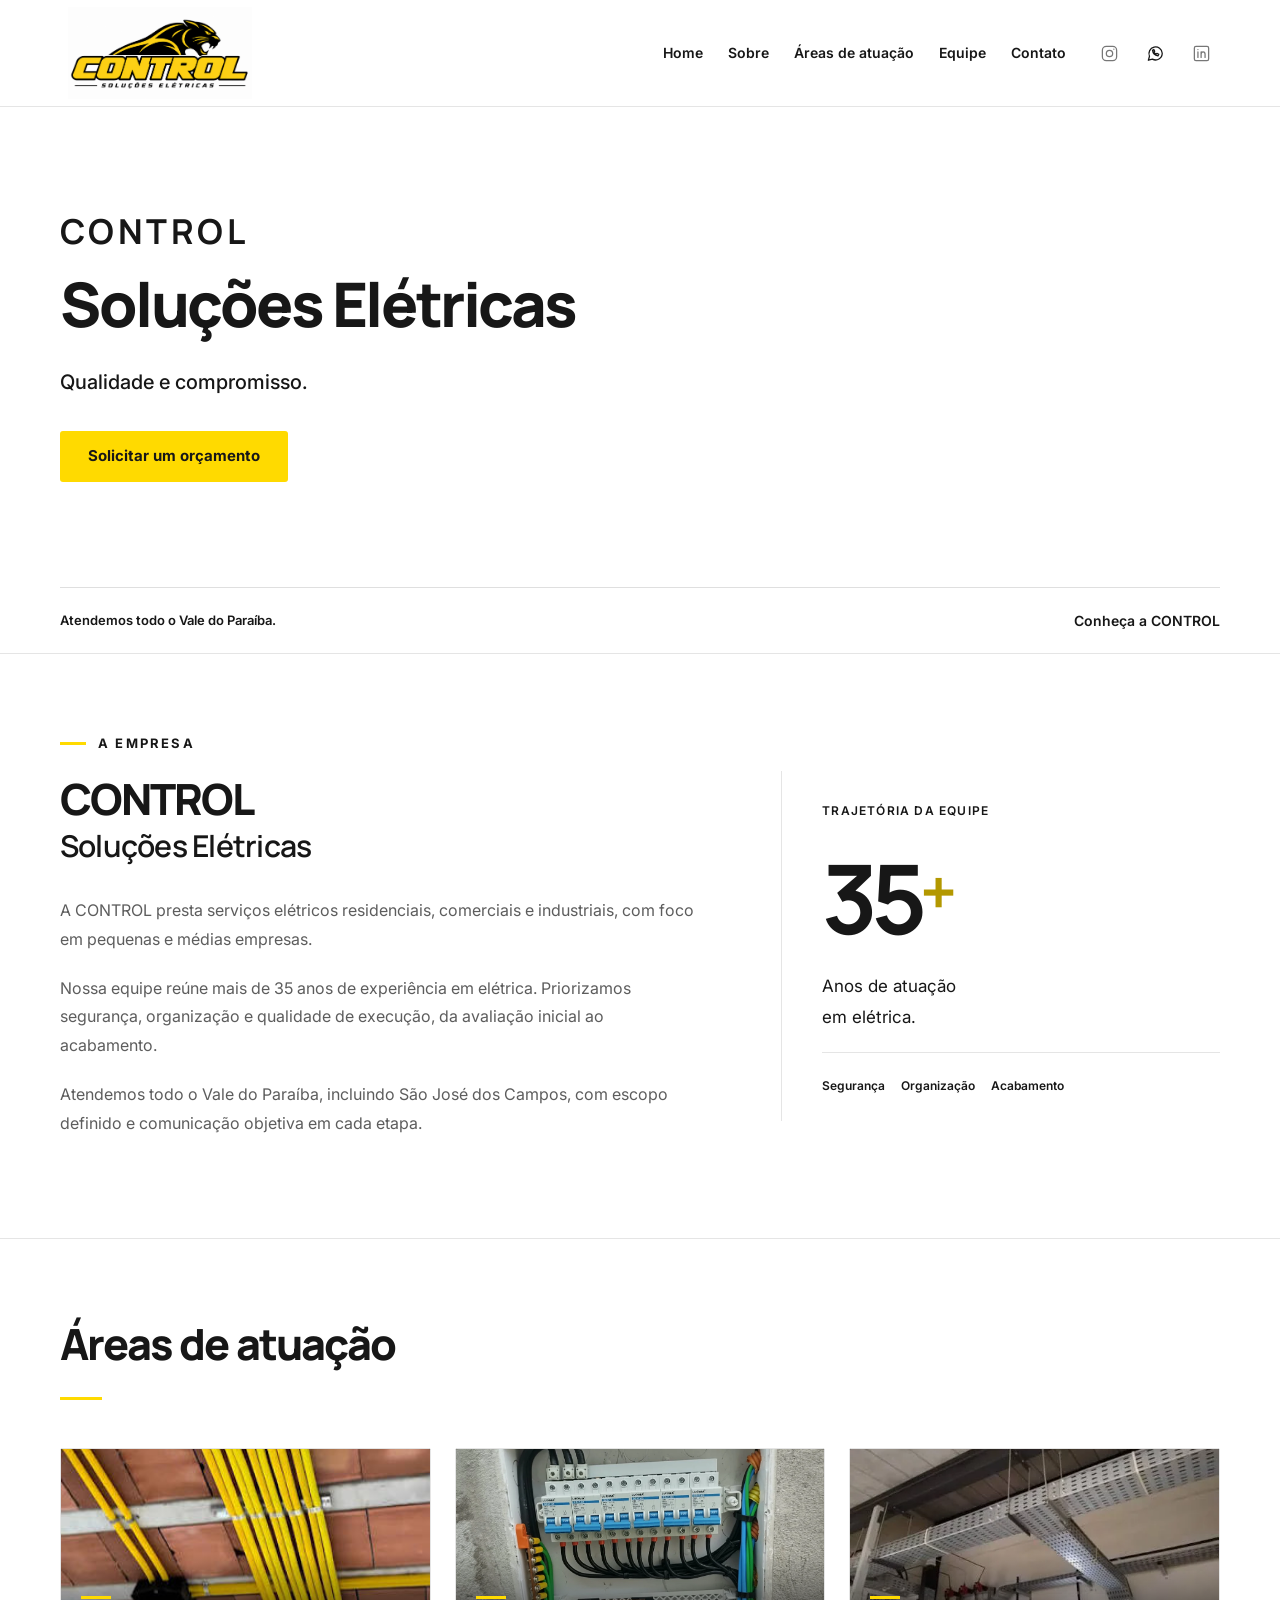
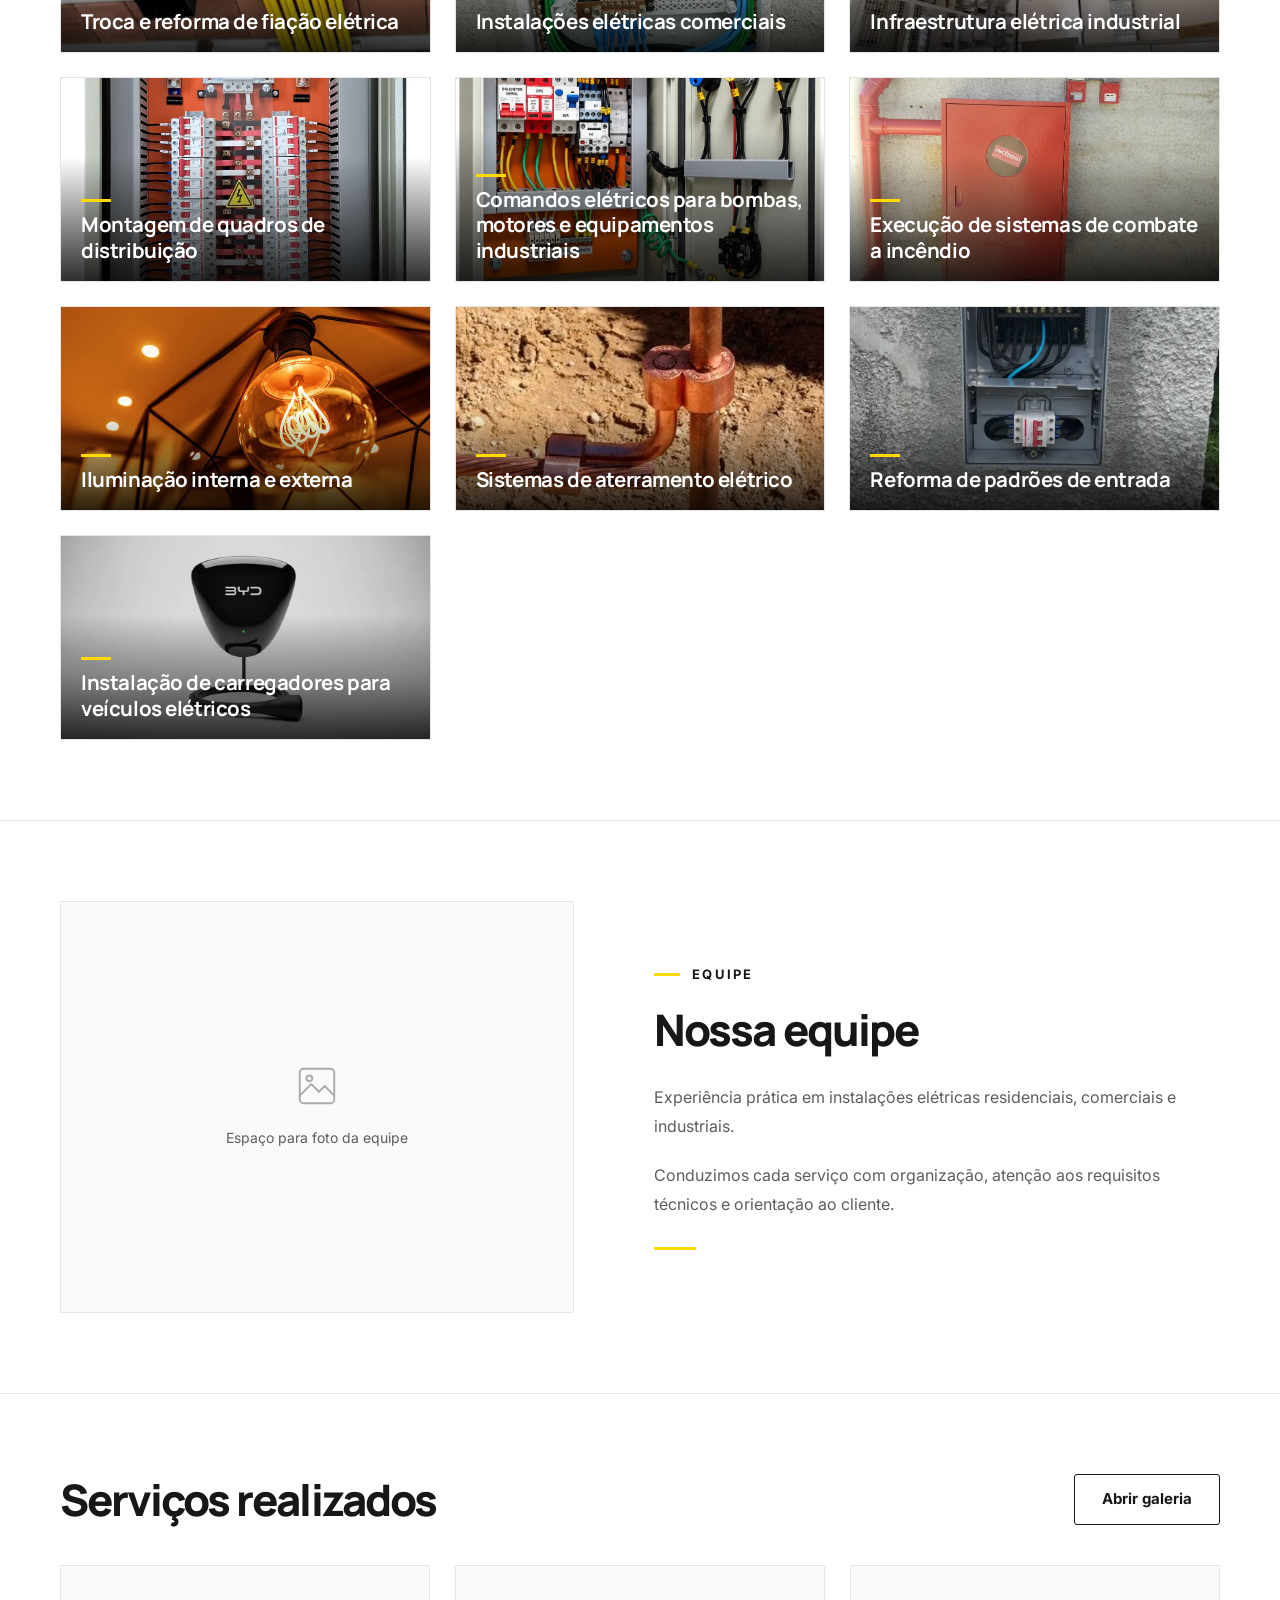
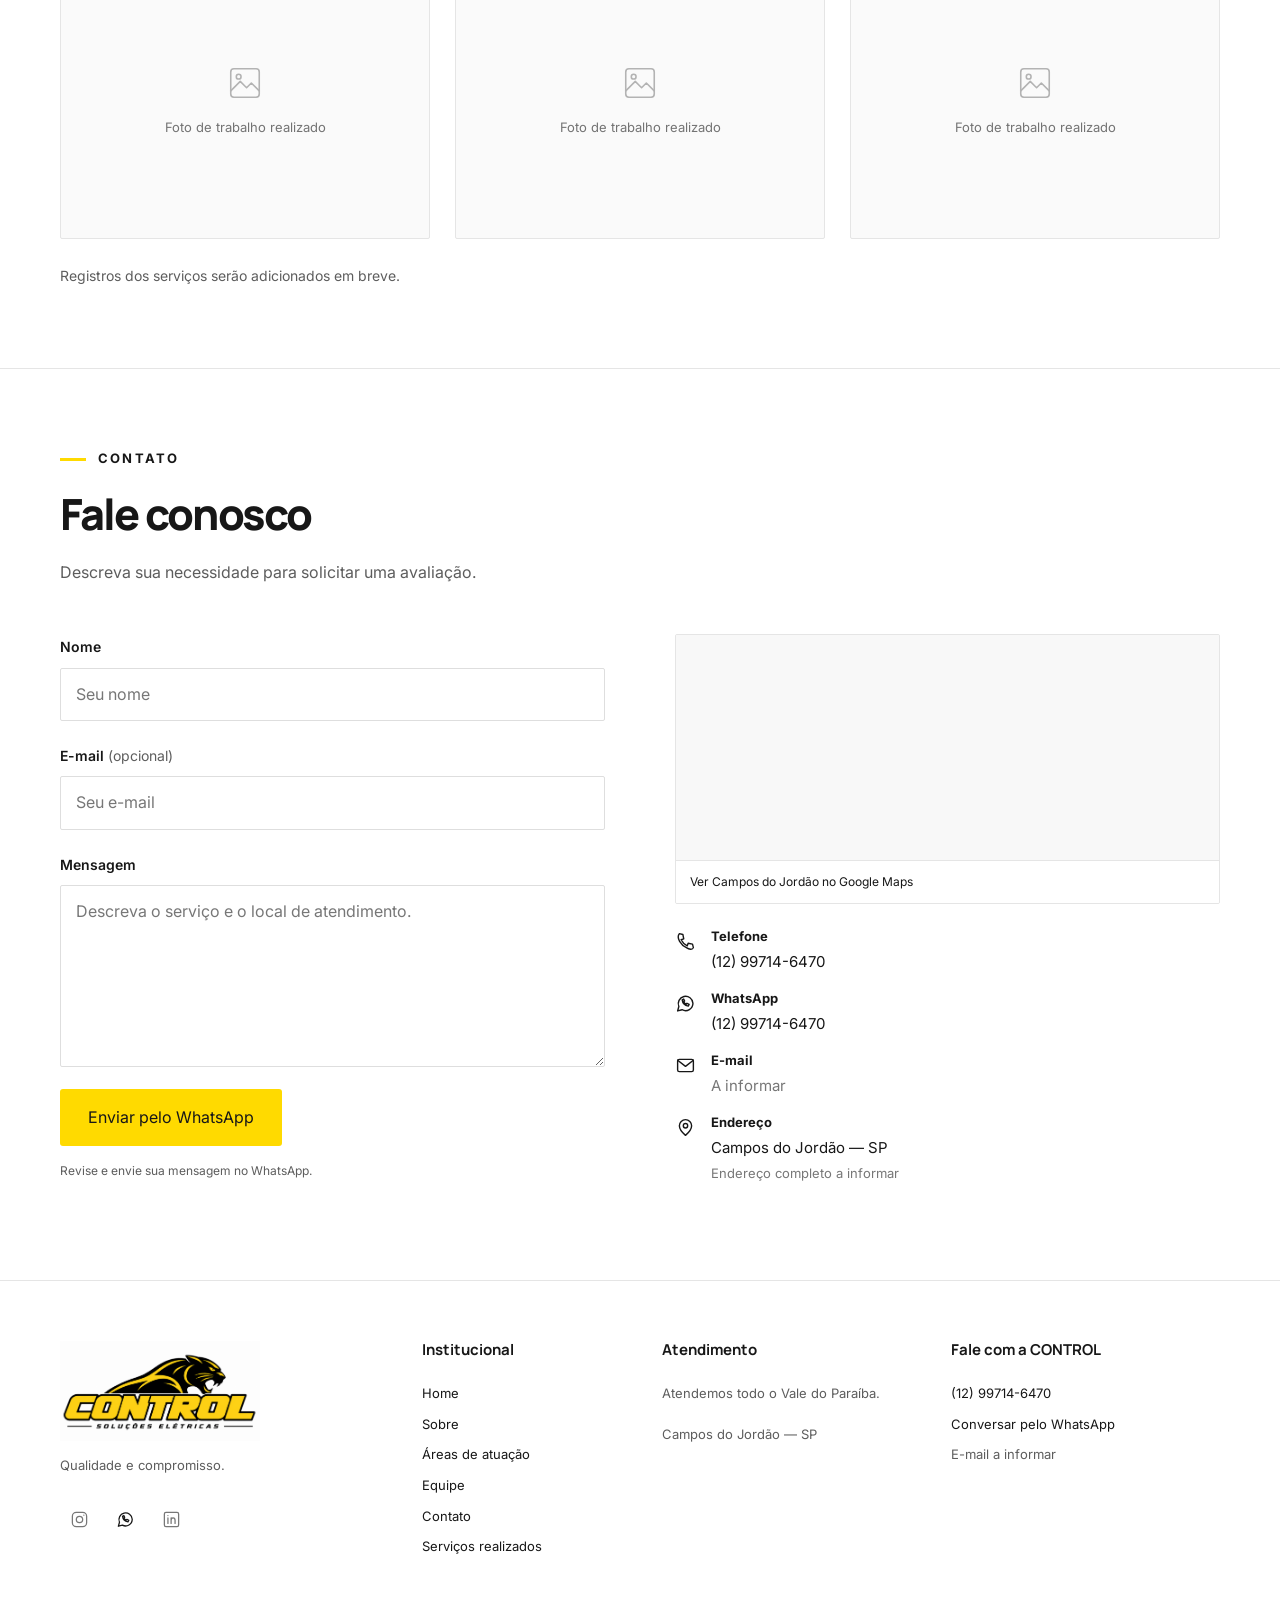
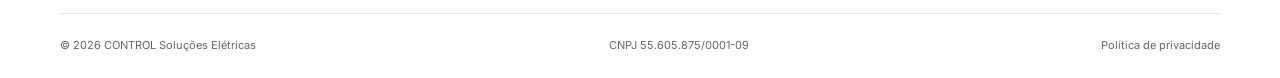
==== commit a7fb9e62: "Atualizar áreas de atuação e serviços" ====
--- a/index.html
+++ b/index.html
@@ -7,16 +7,16 @@
 <section class="c-section" id="sobre"><span class="c-anchor" id="empresa"></span><div class="c-container c-about-grid"><div><p class="c-eyebrow">A EMPRESA</p><h2>CONTROL<br><span class="c-about-title">Soluções Elétricas</span></h2><p>A CONTROL presta serviços elétricos residenciais, comerciais e industriais, com foco em pequenas e médias empresas.</p><p>Nossa equipe reúne mais de 35 anos de experiência em elétrica. Priorizamos segurança, organização e qualidade de execução, da avaliação inicial ao acabamento.</p><p>Atendemos todo o Vale do Paraíba, incluindo São José dos Campos, com escopo definido e comunicação objetiva em cada etapa.</p></div><aside class="c-experience"><span class="c-experience-label">TRAJETÓRIA DA EQUIPE</span><strong>35<span>+</span></strong><p>Anos de atuação<br>em elétrica.</p><div class="c-experience-values"><span>Segurança</span><span>Organização</span><span>Acabamento</span></div></aside></div></section>
 
 <section class="c-section c-services-section" id="areasdeatuacao"><span class="c-anchor" id="servicos"></span><span class="c-anchor" id="solucoes"></span><div class="c-container"><div class="c-section-heading"><h2>Áreas de atuação</h2><span class="c-heading-rule" aria-hidden="true"></span></div><ol class="c-services-grid" aria-label="Dez áreas de atuação">
-<li class="c-service-slot c-service-card c-service-card-01" data-service-slot="01" aria-label="Área 01: Troca e reforma de fiação elétrica"><img src="assets/troca-reforma-fiacao-eletrica.webp" alt="Eletrodutos instalados no forro para renovação da fiação" loading="lazy"><div class="c-service-card-title"><h3>Troca e reforma de fiação elétrica</h3></div></li>
+<li class="c-service-slot c-service-card c-service-card-01" data-service-slot="01" aria-label="Área 01: Troca e reforma de fiação elétrica"><img src="assets/troca-reforma-fiacao-eletrica.png" alt="Infraestrutura com eletrodutos para reforma da fiação elétrica" loading="lazy"><div class="c-service-card-title"><h3>Troca e reforma de fiação elétrica</h3></div></li>
 <li class="c-service-slot c-service-card c-service-card-03" data-service-slot="03" aria-label="Área 02: Instalações elétricas comerciais"><img src="assets/instalacoes-eletricas-comerciais.webp" alt="Quadro de distribuição elétrica comercial" loading="lazy"><div class="c-service-card-title"><h3>Instalações elétricas comerciais</h3></div></li>
 <li class="c-service-slot c-service-card c-service-card-04" data-service-slot="04" aria-label="Área 03: Infraestrutura elétrica industrial"><img src="assets/infraestrutura-eletrica-industrial.webp" alt="Bandejas para encaminhamento de cabos elétricos em ambiente industrial" loading="lazy"><div class="c-service-card-title"><h3>Infraestrutura elétrica industrial</h3></div></li>
 <li class="c-service-slot c-service-card c-service-card-05" data-service-slot="05" aria-label="Área 04: Montagem de quadros de distribuição"><img src="assets/montagem-quadros-distribuicao.webp" alt="Quadro elétrico montado com disjuntores e barramentos" loading="lazy"><div class="c-service-card-title"><h3>Montagem de quadros de distribuição</h3></div></li>
-<li class="c-service-slot c-service-card c-service-card-06" data-service-slot="06" aria-label="Área 05: Painel de comando elétrico"><img src="assets/painel-de-comando-eletrico.webp" alt="Painel de comando elétrico com dispositivos identificados" loading="lazy"><div class="c-service-card-title"><h3>Painel de comando elétrico</h3></div></li>
+<li class="c-service-slot c-service-card c-service-card-06" data-service-slot="06" aria-label="Área 05: Comandos elétricos para bombas, motores e equipamentos industriais"><img src="assets/painel-de-comando-eletrico.webp" alt="Comandos elétricos aplicados a bombas, motores e equipamentos industriais" loading="lazy"><div class="c-service-card-title"><h3>Comandos elétricos para bombas, motores e equipamentos industriais</h3></div></li>
 <li class="c-service-slot c-service-card c-service-card-11" data-service-slot="11" aria-label="Área 06: Execução de sistemas de combate a incêndio"><img src="assets/sistemas-combate-incendio.webp" alt="Tubulação e abrigo de sistema de combate a incêndio" loading="lazy"><div class="c-service-card-title"><h3>Execução de sistemas de combate a incêndio</h3></div></li>
-<li class="c-service-slot c-service-card c-service-card-12" data-service-slot="12" aria-label="Área 07: Sistemas de iluminação"><img src="assets/sistemas-de-iluminacao.webp" alt="Painel de comando para circuitos de iluminação" loading="lazy"><div class="c-service-card-title"><h3>Sistemas de iluminação</h3></div></li>
+<li class="c-service-slot c-service-card c-service-card-12" data-service-slot="12" aria-label="Área 07: Iluminação interna e externa"><img src="assets/iluminacao-interna-externa.png" alt="Iluminação decorativa em ambiente interno" loading="lazy"><div class="c-service-card-title"><h3>Iluminação interna e externa</h3></div></li>
 <li class="c-service-slot c-service-card c-service-card-13" data-service-slot="13" aria-label="Área 08: Sistemas de aterramento elétrico"><img src="assets/sistemas-de-aterramento-eletrico.webp" alt="Conexão de condutor de cobre a sistema de aterramento" loading="lazy"><div class="c-service-card-title"><h3>Sistemas de aterramento elétrico</h3></div></li>
 <li class="c-service-slot c-service-card c-service-card-14" data-service-slot="14" aria-label="Área 09: Reforma de padrões de entrada"><img src="assets/reforma-padroes-de-entrada.webp" alt="Padrão de entrada de energia em reforma" loading="lazy"><div class="c-service-card-title"><h3>Reforma de padrões de entrada</h3></div></li>
-<li class="c-service-slot c-service-card c-service-card-15" data-service-slot="15" aria-label="Área 10: Instalação de carregadores para veículos elétricos"><img src="assets/carregador-veiculo-eletrico.webp" alt="Carregador conectado a um veículo elétrico" loading="lazy"><div class="c-service-card-title"><h3>Instalação de carregadores para veículos elétricos</h3></div></li>
+<li class="c-service-slot c-service-card c-service-card-15" data-service-slot="15" aria-label="Área 10: Instalação de carregadores para veículos elétricos"><img src="assets/carregador-veiculo-eletrico.png" alt="Carregador para veículo elétrico instalado em parede" loading="lazy"><div class="c-service-card-title"><h3>Instalação de carregadores para veículos elétricos</h3></div></li>
 </ol></div></section>
 
 <section class="c-section" id="equipe"><div class="c-container c-team-grid"><div class="c-team-photo"><svg viewBox="0 0 24 24" fill="none" stroke="currentColor" stroke-width="1.6" stroke-linecap="round" stroke-linejoin="round" aria-hidden="true"><rect x="3" y="3" width="18" height="18" rx="2"/><circle cx="8" cy="8" r="1.5"/><path d="m3 17 6-6 4 4 3-3 5 5"/></svg><p>Espaço para foto da equipe</p></div><div><p class="c-eyebrow">EQUIPE</p><h2>Nossa equipe</h2><p>Experiência prática em instalações elétricas residenciais, comerciais e industriais.</p><p>Conduzimos cada serviço com organização, atenção aos requisitos técnicos e orientação ao cliente.</p><span class="c-heading-rule" aria-hidden="true"></span></div></div></section>
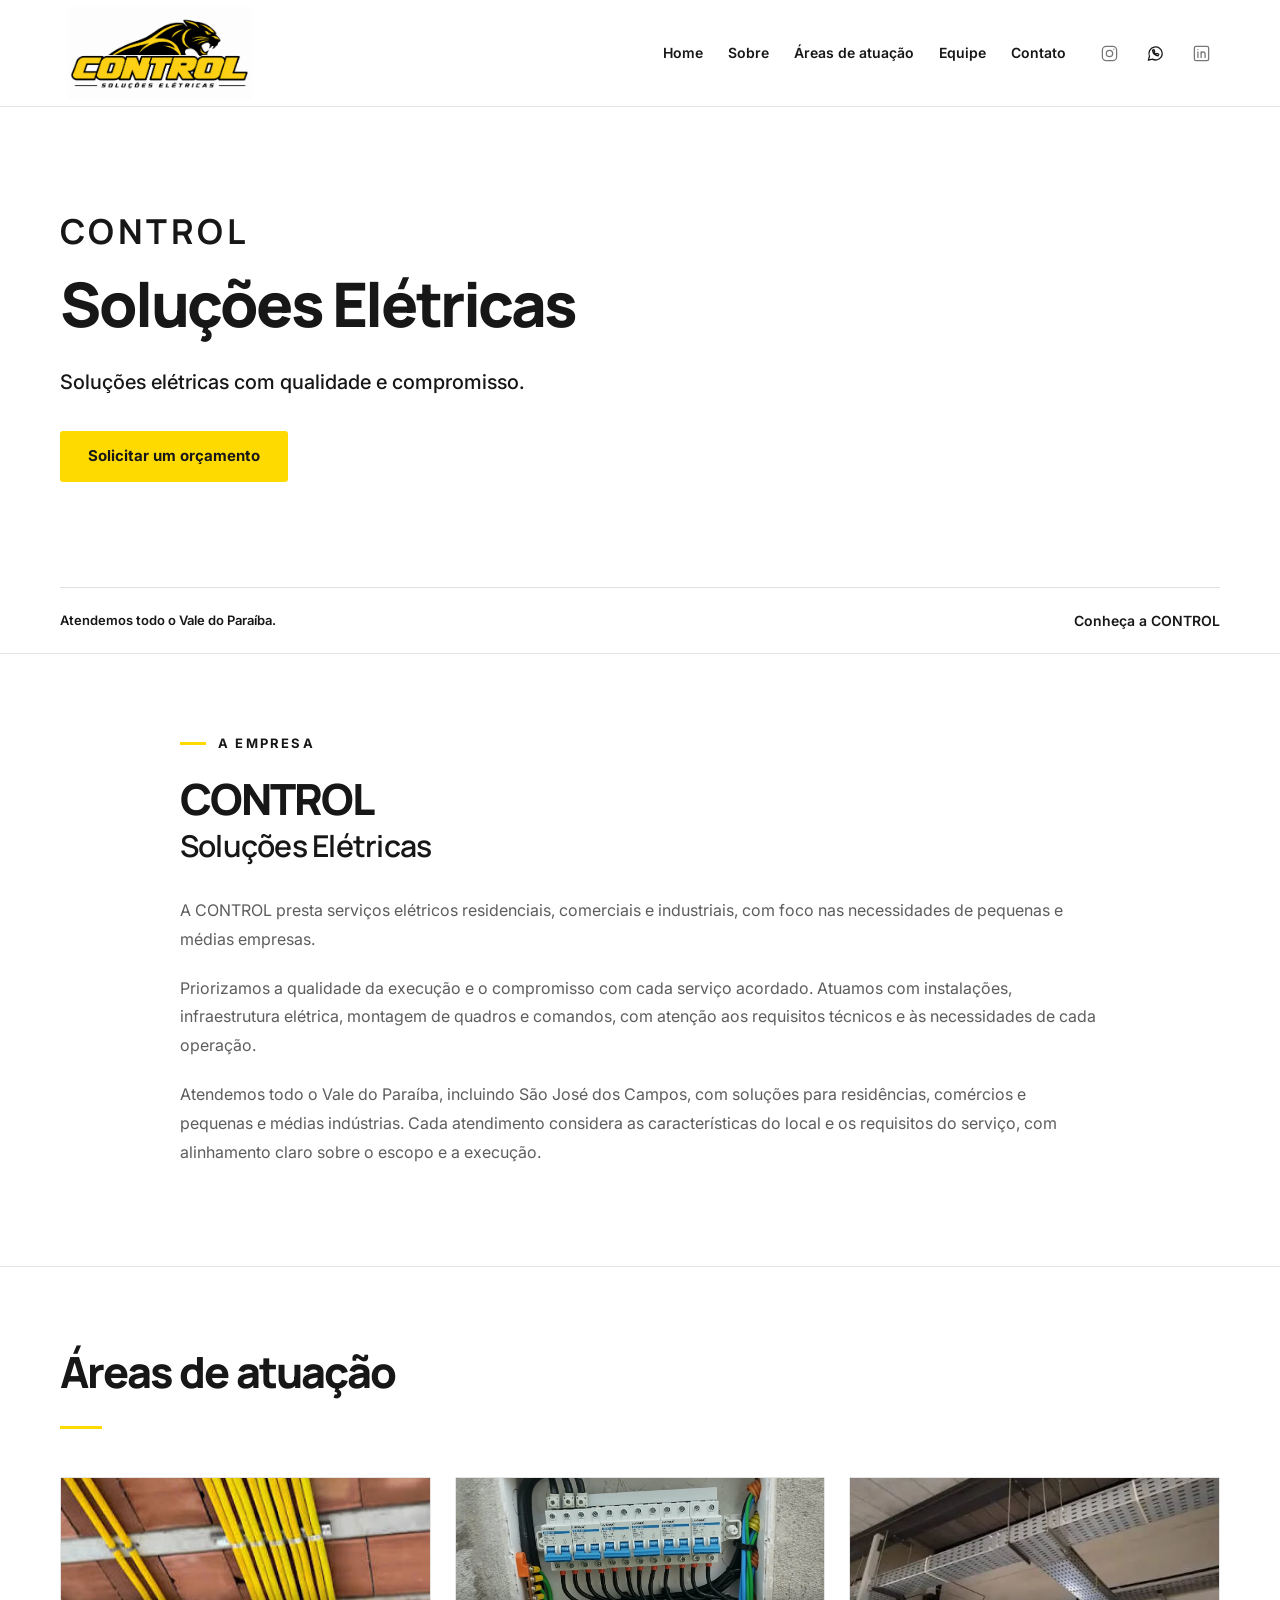
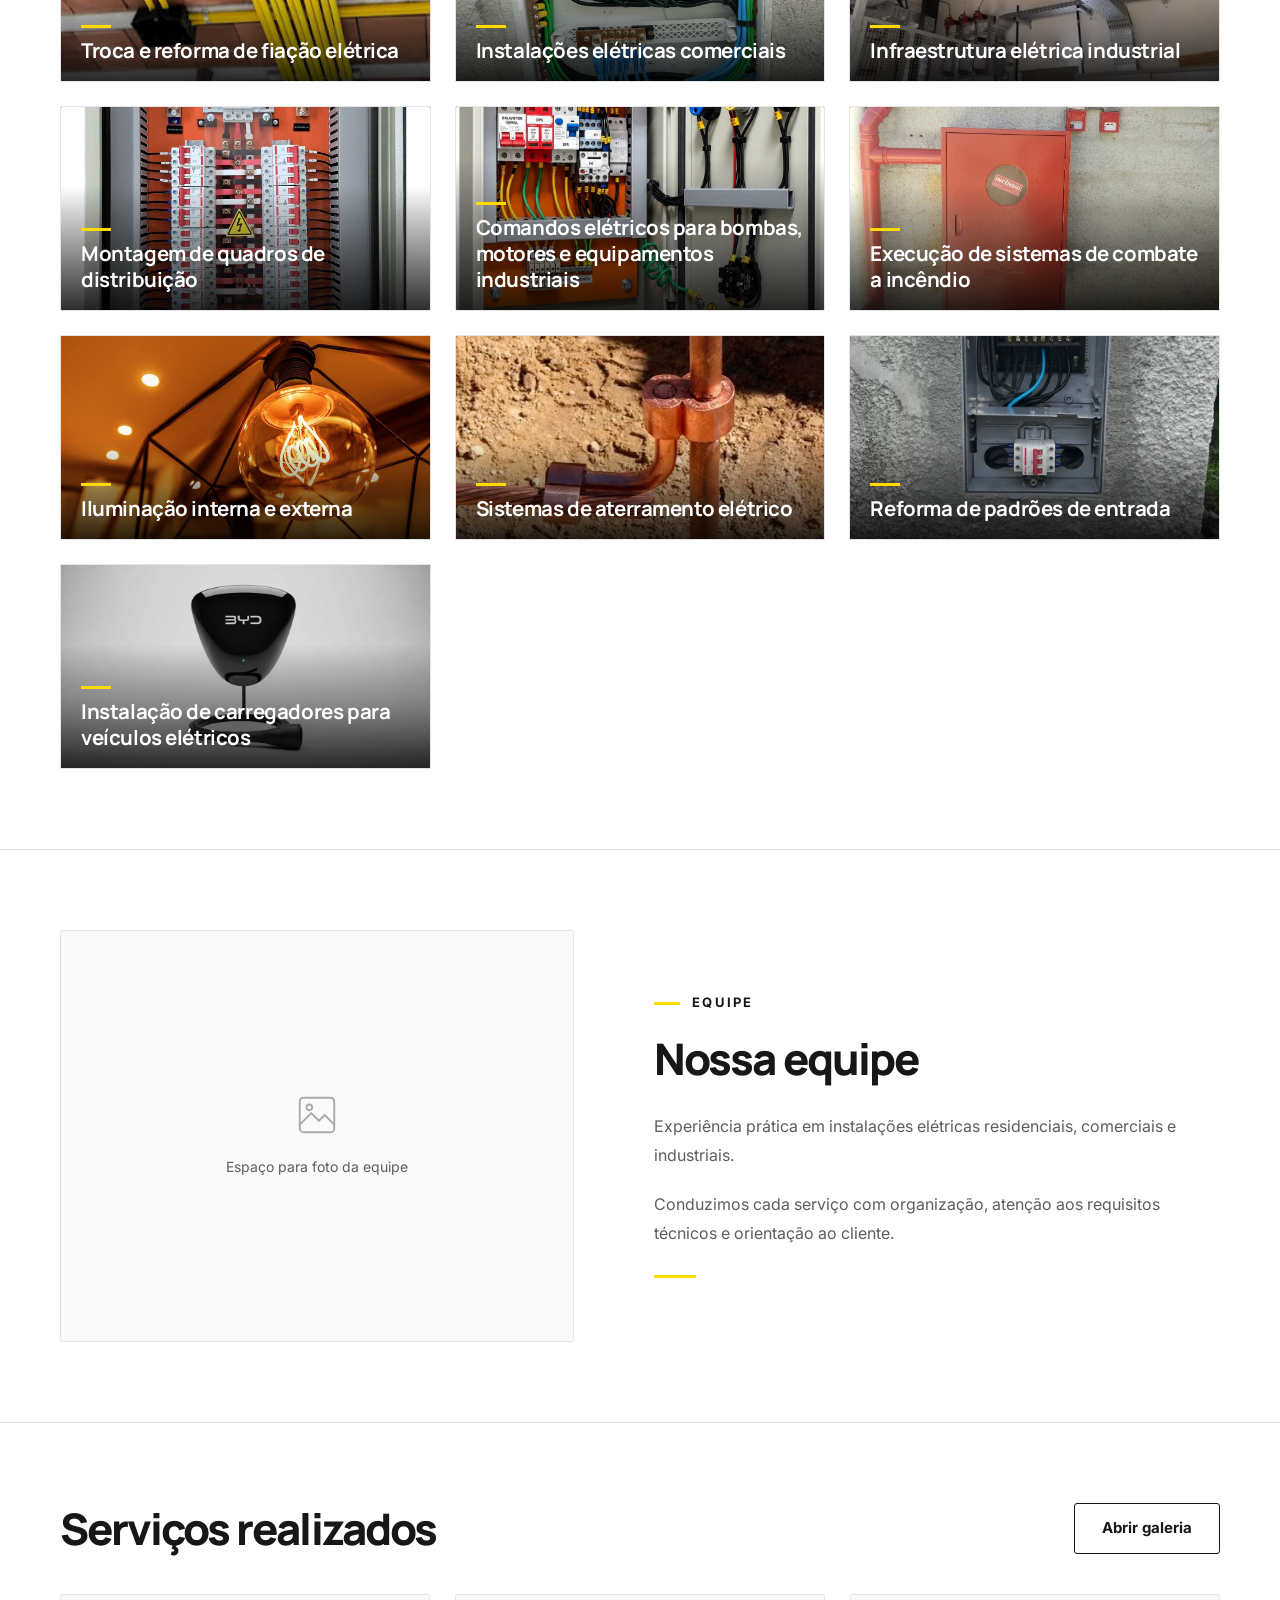
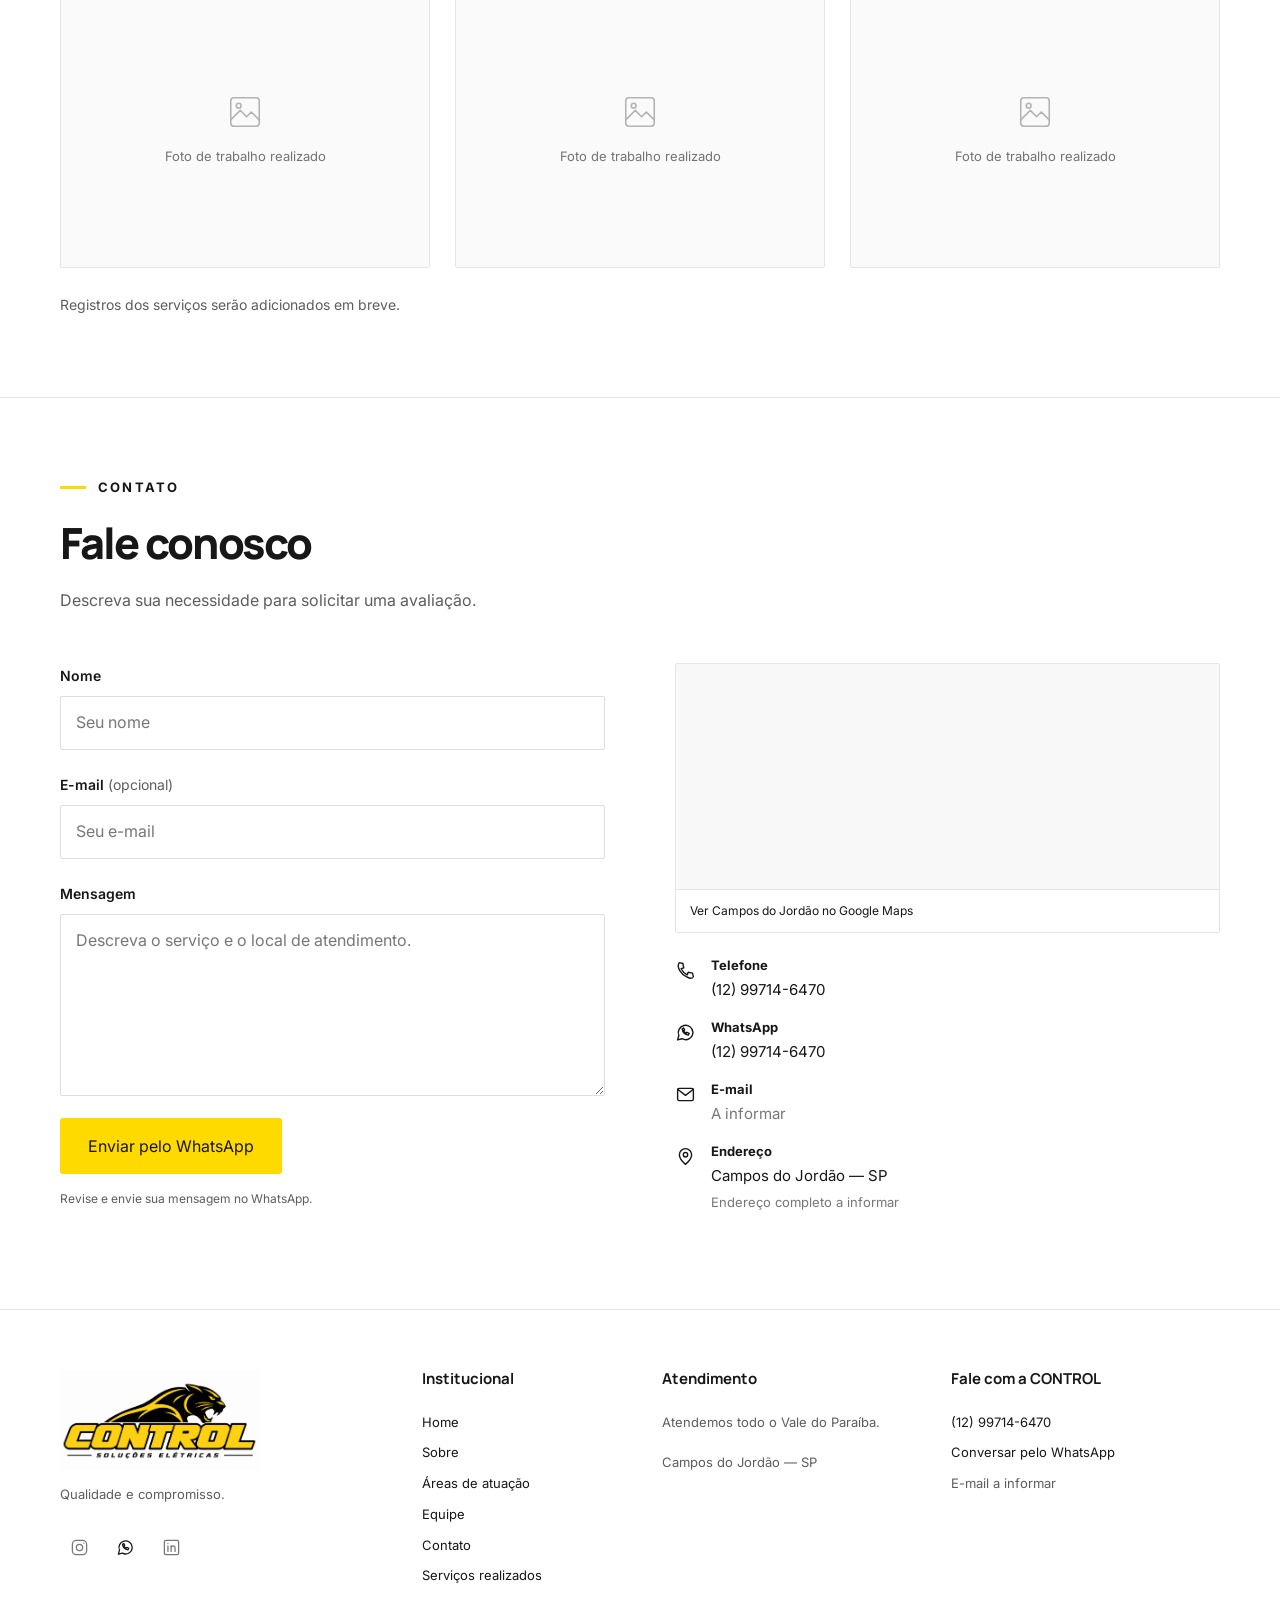
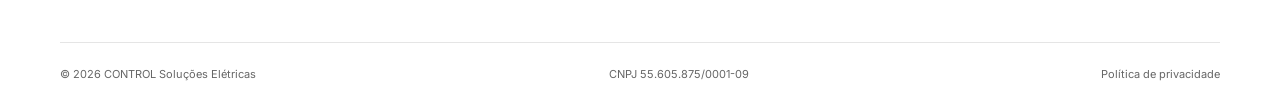
==== commit 2df75549: "Aprimorar apresentação institucional" ====
--- a/index.html
+++ b/index.html
@@ -1,10 +1,10 @@
 <!doctype html>
-<html lang="pt-BR"><head><meta charset="utf-8"><meta name="viewport" content="width=device-width,initial-scale=1"><meta name="description" content="CONTROL: soluções elétricas. Qualidade e compromisso. Atendemos todo o Vale do Paraíba."><meta name="theme-color" content="#ffffff"><title>Soluções Elétricas | CONTROL</title><link rel="preconnect" href="https://fonts.googleapis.com"><link rel="preconnect" href="https://fonts.gstatic.com" crossorigin><link href="https://fonts.googleapis.com/css2?family=Inter:wght@400;500;600;700&family=Manrope:wght@400;500;600;700;800&display=swap" rel="stylesheet"><link rel="icon" type="image/svg+xml" href="assets/control-favicon.svg"><link rel="stylesheet" href="control-layout.css?v=control-20261009"><link rel="stylesheet" href="control-revision.css?v=20261009-minimal"></head><body class="control-layout"><a class="c-skip" href="#principal">Pular para o conteúdo</a>
+<html lang="pt-BR"><head><meta charset="utf-8"><meta name="viewport" content="width=device-width,initial-scale=1"><meta name="description" content="CONTROL: soluções elétricas residenciais, comerciais e industriais no Vale do Paraíba. Qualidade e compromisso."><meta name="theme-color" content="#ffffff"><title>Soluções Elétricas | CONTROL</title><link rel="preconnect" href="https://fonts.googleapis.com"><link rel="preconnect" href="https://fonts.gstatic.com" crossorigin><link href="https://fonts.googleapis.com/css2?family=Inter:wght@400;500;600;700&family=Manrope:wght@400;500;600;700;800&display=swap" rel="stylesheet"><link rel="icon" type="image/svg+xml" href="assets/control-favicon.svg"><link rel="stylesheet" href="control-layout.css?v=control-20261009"><link rel="stylesheet" href="control-revision.css?v=20261009-minimal"></head><body class="control-layout"><a class="c-skip" href="#principal">Pular para o conteúdo</a>
 <header class="c-header"><div class="c-container c-header-inner"><a href="index.html#inicio" class="c-brand" aria-label="CONTROL — início"><img src="assets/logo-control-solucoes-eletricas.png" alt="CONTROL Soluções Elétricas" width="1774" height="887"></a><button class="menu-toggle c-menu-toggle" aria-label="Abrir menu" aria-expanded="false" aria-controls="main-nav" type="button"><span></span><span></span><span></span></button><nav id="main-nav" class="nav c-nav" aria-label="Navegação principal"><a href="index.html#inicio">Home</a><a href="index.html#sobre">Sobre</a><a href="index.html#areasdeatuacao">Áreas de atuação</a><a href="index.html#equipe">Equipe</a><a href="index.html#contato">Contato</a></nav><div class="c-socials" aria-label="Redes sociais"><span class="c-social c-social-pending" role="link" aria-disabled="true" aria-label="Instagram — perfil a informar" title="Instagram — perfil a informar"><svg viewBox="0 0 24 24" fill="none" stroke="currentColor" stroke-width="1.6" stroke-linecap="round" stroke-linejoin="round" aria-hidden="true"><rect x="3" y="3" width="18" height="18" rx="5"/><circle cx="12" cy="12" r="4"/><circle cx="17.5" cy="6.5" r=".8" fill="currentColor" stroke="none"/></svg></span><a class="c-social" href="https://wa.me/5512997146470" target="_blank" rel="noopener" aria-label="WhatsApp da CONTROL" title="WhatsApp"><svg viewBox="0 0 24 24" fill="none" stroke="currentColor" stroke-width="1.6" stroke-linecap="round" stroke-linejoin="round" aria-hidden="true"><path d="M20.5 11.7a8.4 8.4 0 0 1-12.4 7.4L3 20.5l1.4-5A8.4 8.4 0 1 1 20.5 11.7Z"/><path d="M8.2 7.9c.5 3.9 3 6.4 6.9 7.1l1.1-2-2.5-1.2-.9 1c-1.3-.5-2.2-1.4-2.8-2.7l1-.9-1.1-2.3Z"/></svg></a><span class="c-social c-social-pending" role="link" aria-disabled="true" aria-label="LinkedIn — perfil a informar" title="LinkedIn — perfil a informar"><svg viewBox="0 0 24 24" fill="none" stroke="currentColor" stroke-width="1.6" stroke-linecap="round" stroke-linejoin="round" aria-hidden="true"><rect x="3" y="3" width="18" height="18" rx="2"/><path d="M7.5 10v7M11.5 17v-7m0 3c0-4 5-4 5 0v4"/><circle cx="7.5" cy="7" r=".8" fill="currentColor" stroke="none"/></svg></span></div></div></header>
 <main id="principal">
-<section class="c-hero" id="inicio"><div class="c-container c-hero-grid"><div class="c-hero-copy"><h1><span class="c-hero-name">CONTROL</span>Soluções Elétricas</h1><p class="c-hero-lead">Qualidade e compromisso.</p><a class="c-button c-button-yellow" href="https://wa.me/5512997146470" target="_blank" rel="noopener">Solicitar um orçamento</a></div></div><div class="c-container c-hero-foot"><span>Atendemos todo o Vale do Paraíba.</span><a href="#sobre">Conheça a CONTROL</a></div></section>
+<section class="c-hero" id="inicio"><div class="c-container c-hero-grid"><div class="c-hero-copy"><h1><span class="c-hero-name">CONTROL</span>Soluções Elétricas</h1><p class="c-hero-lead">Soluções elétricas com qualidade e compromisso.</p><a class="c-button c-button-yellow" href="https://wa.me/5512997146470" target="_blank" rel="noopener">Solicitar um orçamento</a></div></div><div class="c-container c-hero-foot"><span>Atendemos todo o Vale do Paraíba.</span><a href="#sobre">Conheça a CONTROL</a></div></section>
 
-<section class="c-section" id="sobre"><span class="c-anchor" id="empresa"></span><div class="c-container c-about-grid"><div><p class="c-eyebrow">A EMPRESA</p><h2>CONTROL<br><span class="c-about-title">Soluções Elétricas</span></h2><p>A CONTROL presta serviços elétricos residenciais, comerciais e industriais, com foco em pequenas e médias empresas.</p><p>Nossa equipe reúne mais de 35 anos de experiência em elétrica. Priorizamos segurança, organização e qualidade de execução, da avaliação inicial ao acabamento.</p><p>Atendemos todo o Vale do Paraíba, incluindo São José dos Campos, com escopo definido e comunicação objetiva em cada etapa.</p></div><aside class="c-experience"><span class="c-experience-label">TRAJETÓRIA DA EQUIPE</span><strong>35<span>+</span></strong><p>Anos de atuação<br>em elétrica.</p><div class="c-experience-values"><span>Segurança</span><span>Organização</span><span>Acabamento</span></div></aside></div></section>
+<section class="c-section" id="sobre"><span class="c-anchor" id="empresa"></span><div class="c-container c-about-grid"><div><p class="c-eyebrow">A EMPRESA</p><h2>CONTROL<br><span class="c-about-title">Soluções Elétricas</span></h2><p>A CONTROL presta serviços elétricos residenciais, comerciais e industriais, com foco nas necessidades de pequenas e médias empresas.</p><p>Priorizamos a qualidade da execução e o compromisso com cada serviço acordado. Atuamos com instalações, infraestrutura elétrica, montagem de quadros e comandos, com atenção aos requisitos técnicos e às necessidades de cada operação.</p><p>Atendemos todo o Vale do Paraíba, incluindo São José dos Campos, com soluções para residências, comércios e pequenas e médias indústrias. Cada atendimento considera as características do local e os requisitos do serviço, com alinhamento claro sobre o escopo e a execução.</p></div></div></section>
 
 <section class="c-section c-services-section" id="areasdeatuacao"><span class="c-anchor" id="servicos"></span><span class="c-anchor" id="solucoes"></span><div class="c-container"><div class="c-section-heading"><h2>Áreas de atuação</h2><span class="c-heading-rule" aria-hidden="true"></span></div><ol class="c-services-grid" aria-label="Dez áreas de atuação">
 <li class="c-service-slot c-service-card c-service-card-01" data-service-slot="01" aria-label="Área 01: Troca e reforma de fiação elétrica"><img src="assets/troca-reforma-fiacao-eletrica.png" alt="Infraestrutura com eletrodutos para reforma da fiação elétrica" loading="lazy"><div class="c-service-card-title"><h3>Troca e reforma de fiação elétrica</h3></div></li>
--- a/control-revision.css
+++ b/control-revision.css
@@ -112,3 +112,5 @@
 .c-service-card-title h3::before{content:'';display:block;width:30px;height:3px;background:var(--c-yellow);margin-bottom:10px}
 @media(max-width:680px){.c-service-card-title{padding:34px 14px 14px}.c-service-card-title h3{font-size:17px}}
 @media(prefers-reduced-motion:reduce){.c-service-card>img{transition:none}}
+
+.control-layout .c-about-grid{grid-template-columns:minmax(0,1fr);max-width:920px;margin-inline:auto}
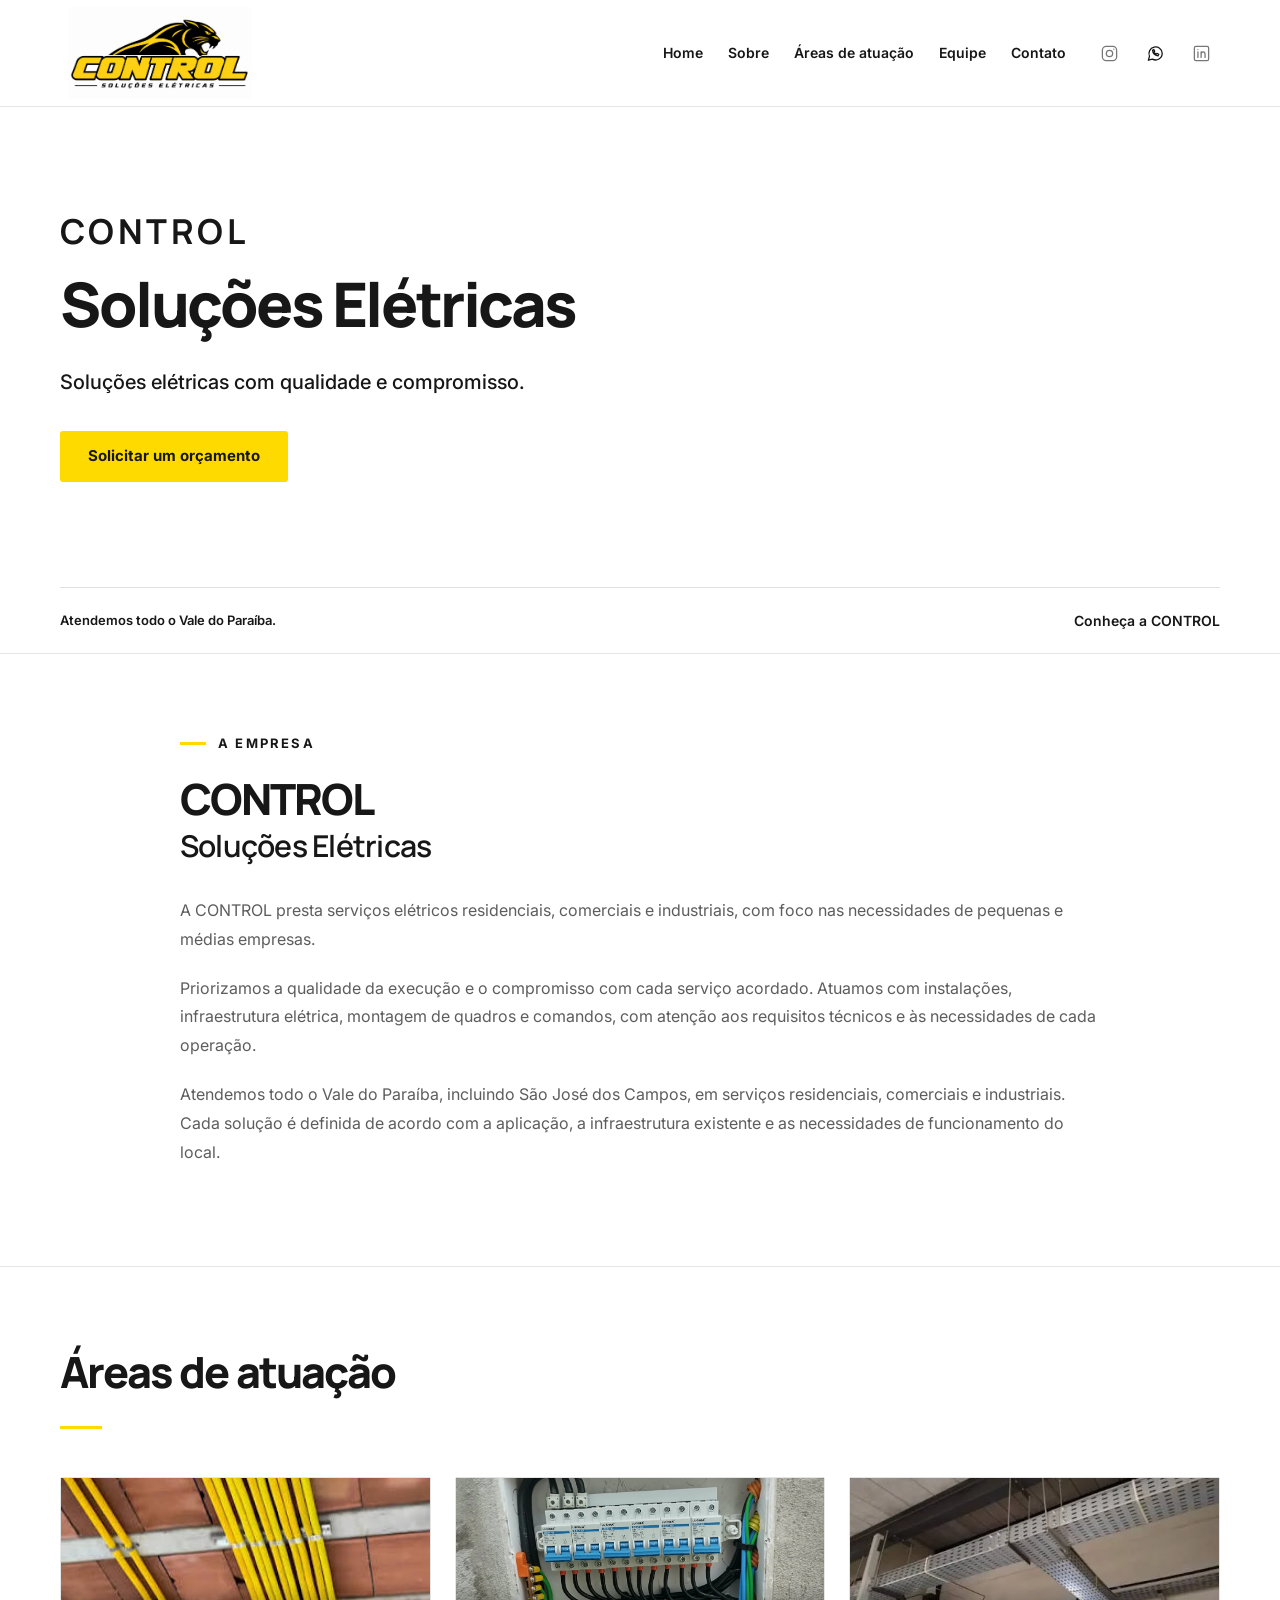
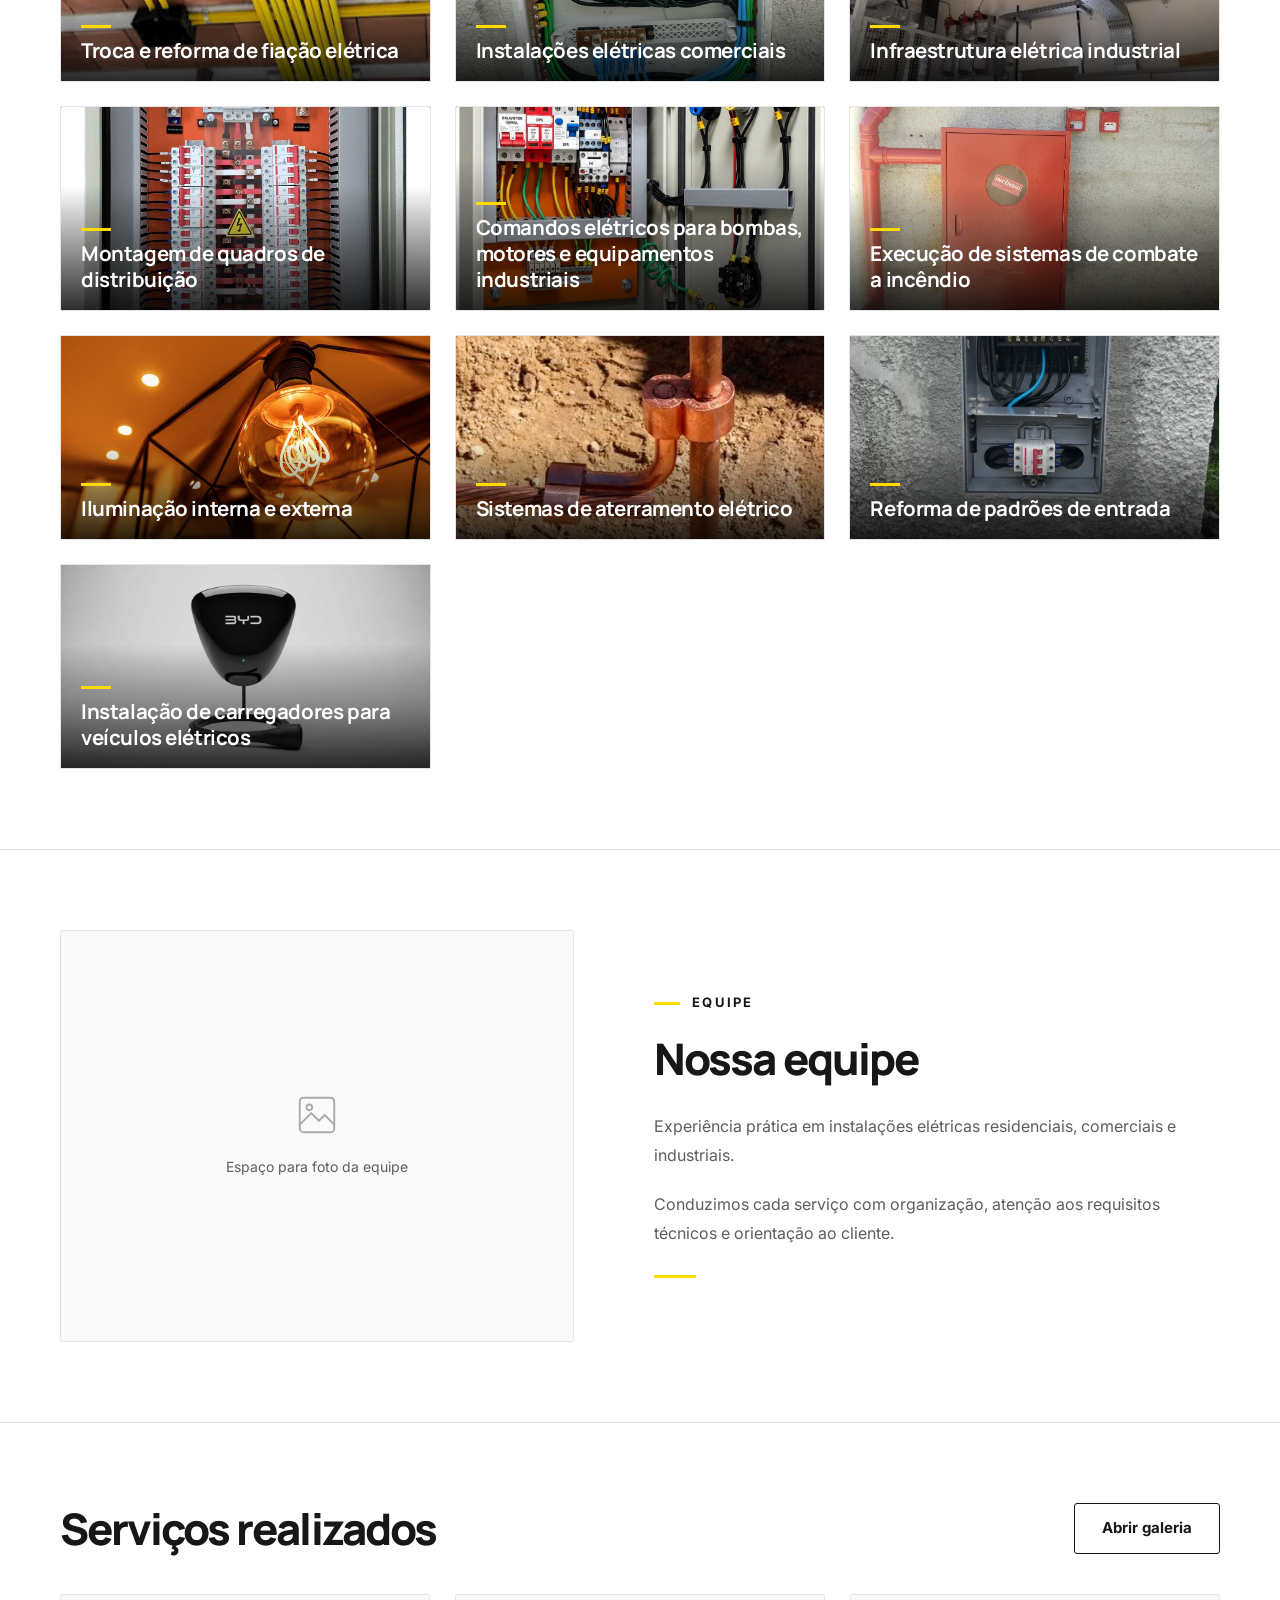
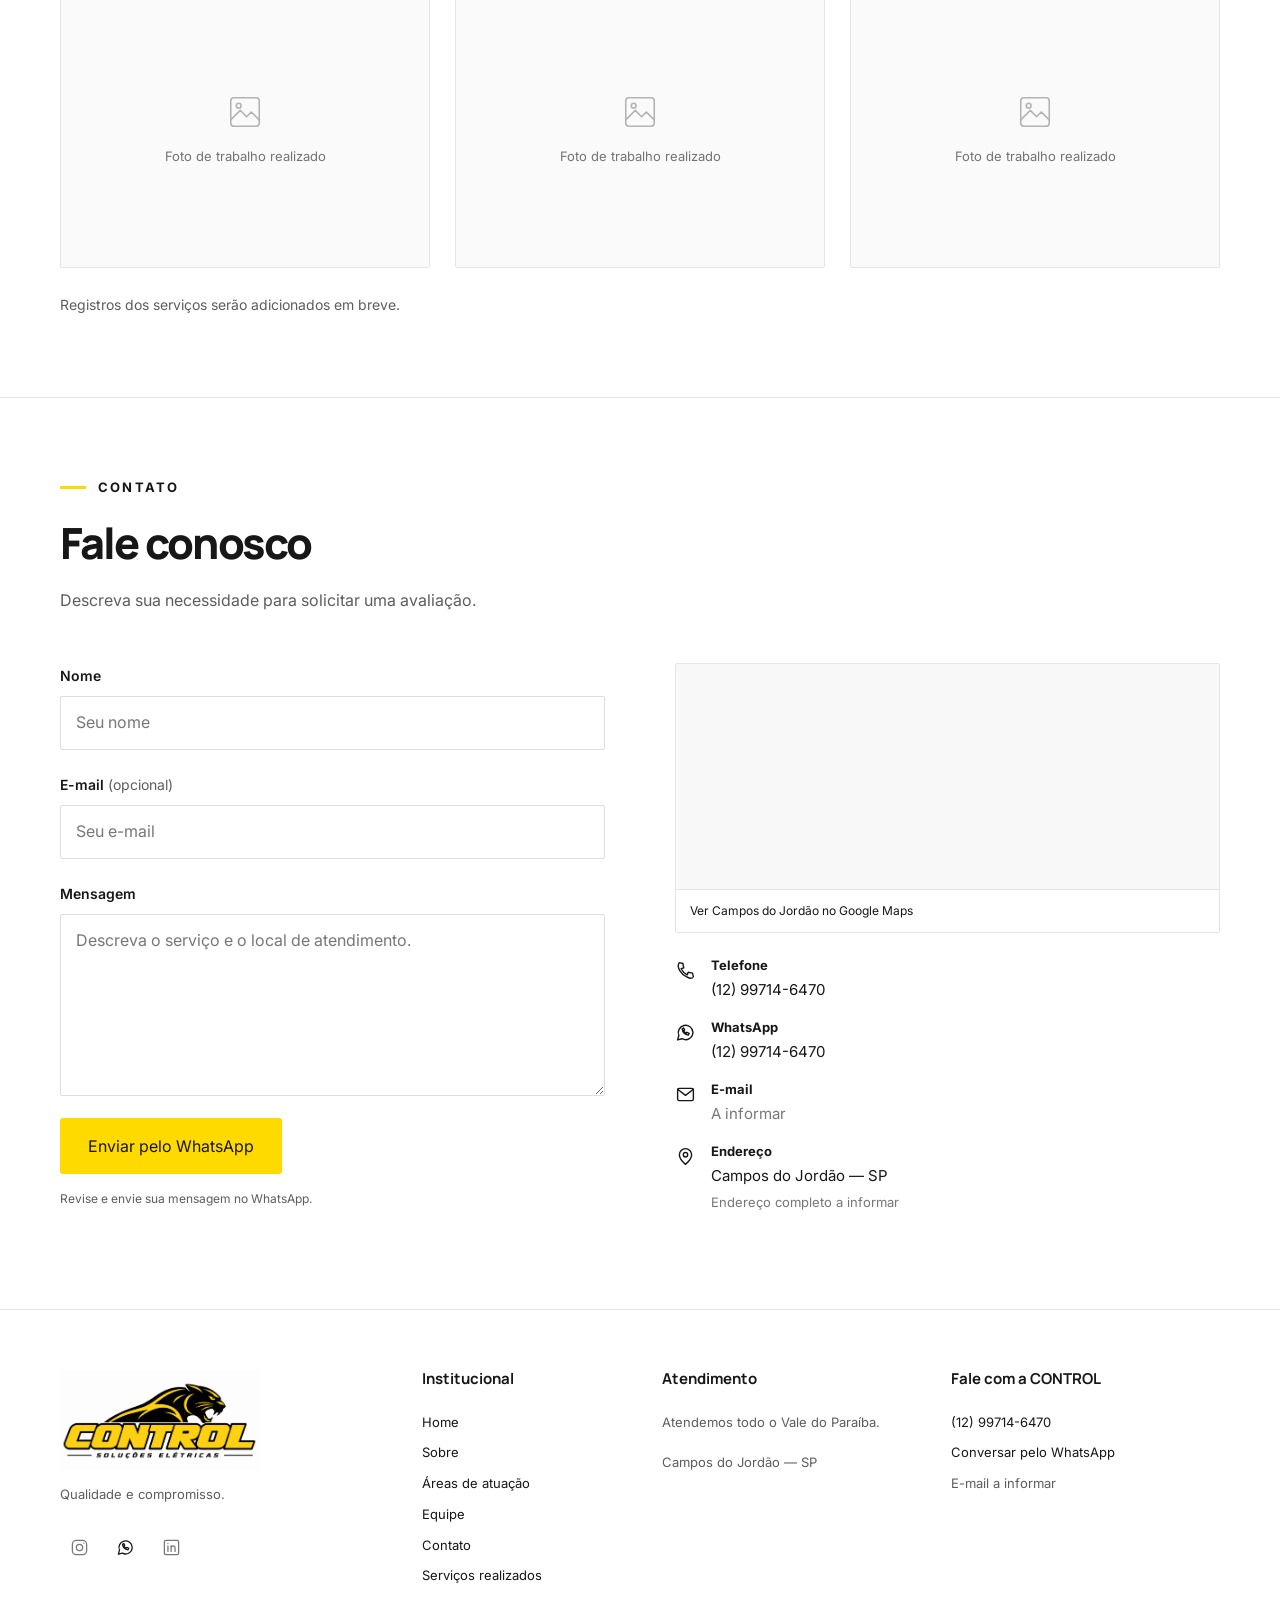
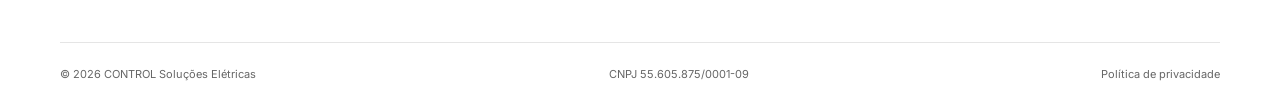
==== commit 8bab4d66: "Refinar texto de atendimento regional" ====
--- a/index.html
+++ b/index.html
@@ -4,7 +4,7 @@
 <main id="principal">
 <section class="c-hero" id="inicio"><div class="c-container c-hero-grid"><div class="c-hero-copy"><h1><span class="c-hero-name">CONTROL</span>Soluções Elétricas</h1><p class="c-hero-lead">Soluções elétricas com qualidade e compromisso.</p><a class="c-button c-button-yellow" href="https://wa.me/5512997146470" target="_blank" rel="noopener">Solicitar um orçamento</a></div></div><div class="c-container c-hero-foot"><span>Atendemos todo o Vale do Paraíba.</span><a href="#sobre">Conheça a CONTROL</a></div></section>
 
-<section class="c-section" id="sobre"><span class="c-anchor" id="empresa"></span><div class="c-container c-about-grid"><div><p class="c-eyebrow">A EMPRESA</p><h2>CONTROL<br><span class="c-about-title">Soluções Elétricas</span></h2><p>A CONTROL presta serviços elétricos residenciais, comerciais e industriais, com foco nas necessidades de pequenas e médias empresas.</p><p>Priorizamos a qualidade da execução e o compromisso com cada serviço acordado. Atuamos com instalações, infraestrutura elétrica, montagem de quadros e comandos, com atenção aos requisitos técnicos e às necessidades de cada operação.</p><p>Atendemos todo o Vale do Paraíba, incluindo São José dos Campos, com soluções para residências, comércios e pequenas e médias indústrias. Cada atendimento considera as características do local e os requisitos do serviço, com alinhamento claro sobre o escopo e a execução.</p></div></div></section>
+<section class="c-section" id="sobre"><span class="c-anchor" id="empresa"></span><div class="c-container c-about-grid"><div><p class="c-eyebrow">A EMPRESA</p><h2>CONTROL<br><span class="c-about-title">Soluções Elétricas</span></h2><p>A CONTROL presta serviços elétricos residenciais, comerciais e industriais, com foco nas necessidades de pequenas e médias empresas.</p><p>Priorizamos a qualidade da execução e o compromisso com cada serviço acordado. Atuamos com instalações, infraestrutura elétrica, montagem de quadros e comandos, com atenção aos requisitos técnicos e às necessidades de cada operação.</p><p>Atendemos todo o Vale do Paraíba, incluindo São José dos Campos, em serviços residenciais, comerciais e industriais. Cada solução é definida de acordo com a aplicação, a infraestrutura existente e as necessidades de funcionamento do local.</p></div></div></section>
 
 <section class="c-section c-services-section" id="areasdeatuacao"><span class="c-anchor" id="servicos"></span><span class="c-anchor" id="solucoes"></span><div class="c-container"><div class="c-section-heading"><h2>Áreas de atuação</h2><span class="c-heading-rule" aria-hidden="true"></span></div><ol class="c-services-grid" aria-label="Dez áreas de atuação">
 <li class="c-service-slot c-service-card c-service-card-01" data-service-slot="01" aria-label="Área 01: Troca e reforma de fiação elétrica"><img src="assets/troca-reforma-fiacao-eletrica.png" alt="Infraestrutura com eletrodutos para reforma da fiação elétrica" loading="lazy"><div class="c-service-card-title"><h3>Troca e reforma de fiação elétrica</h3></div></li>
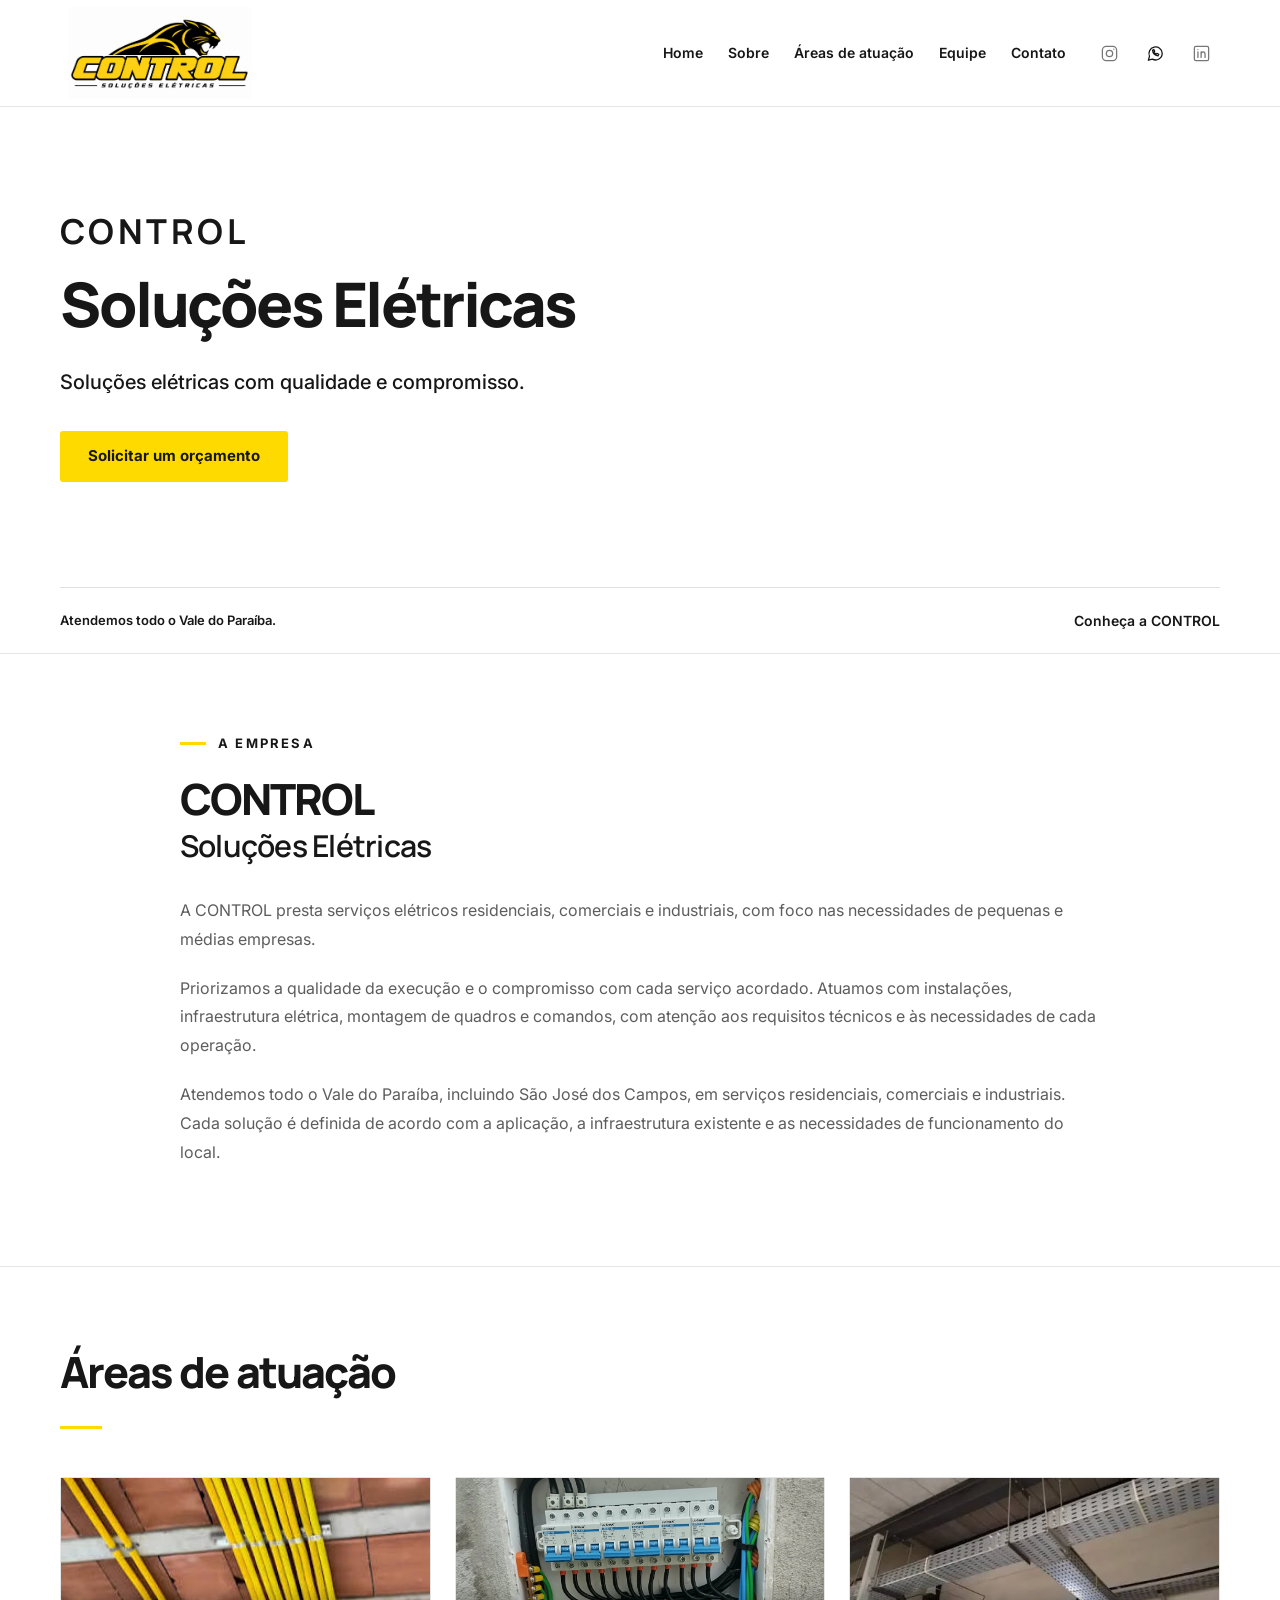
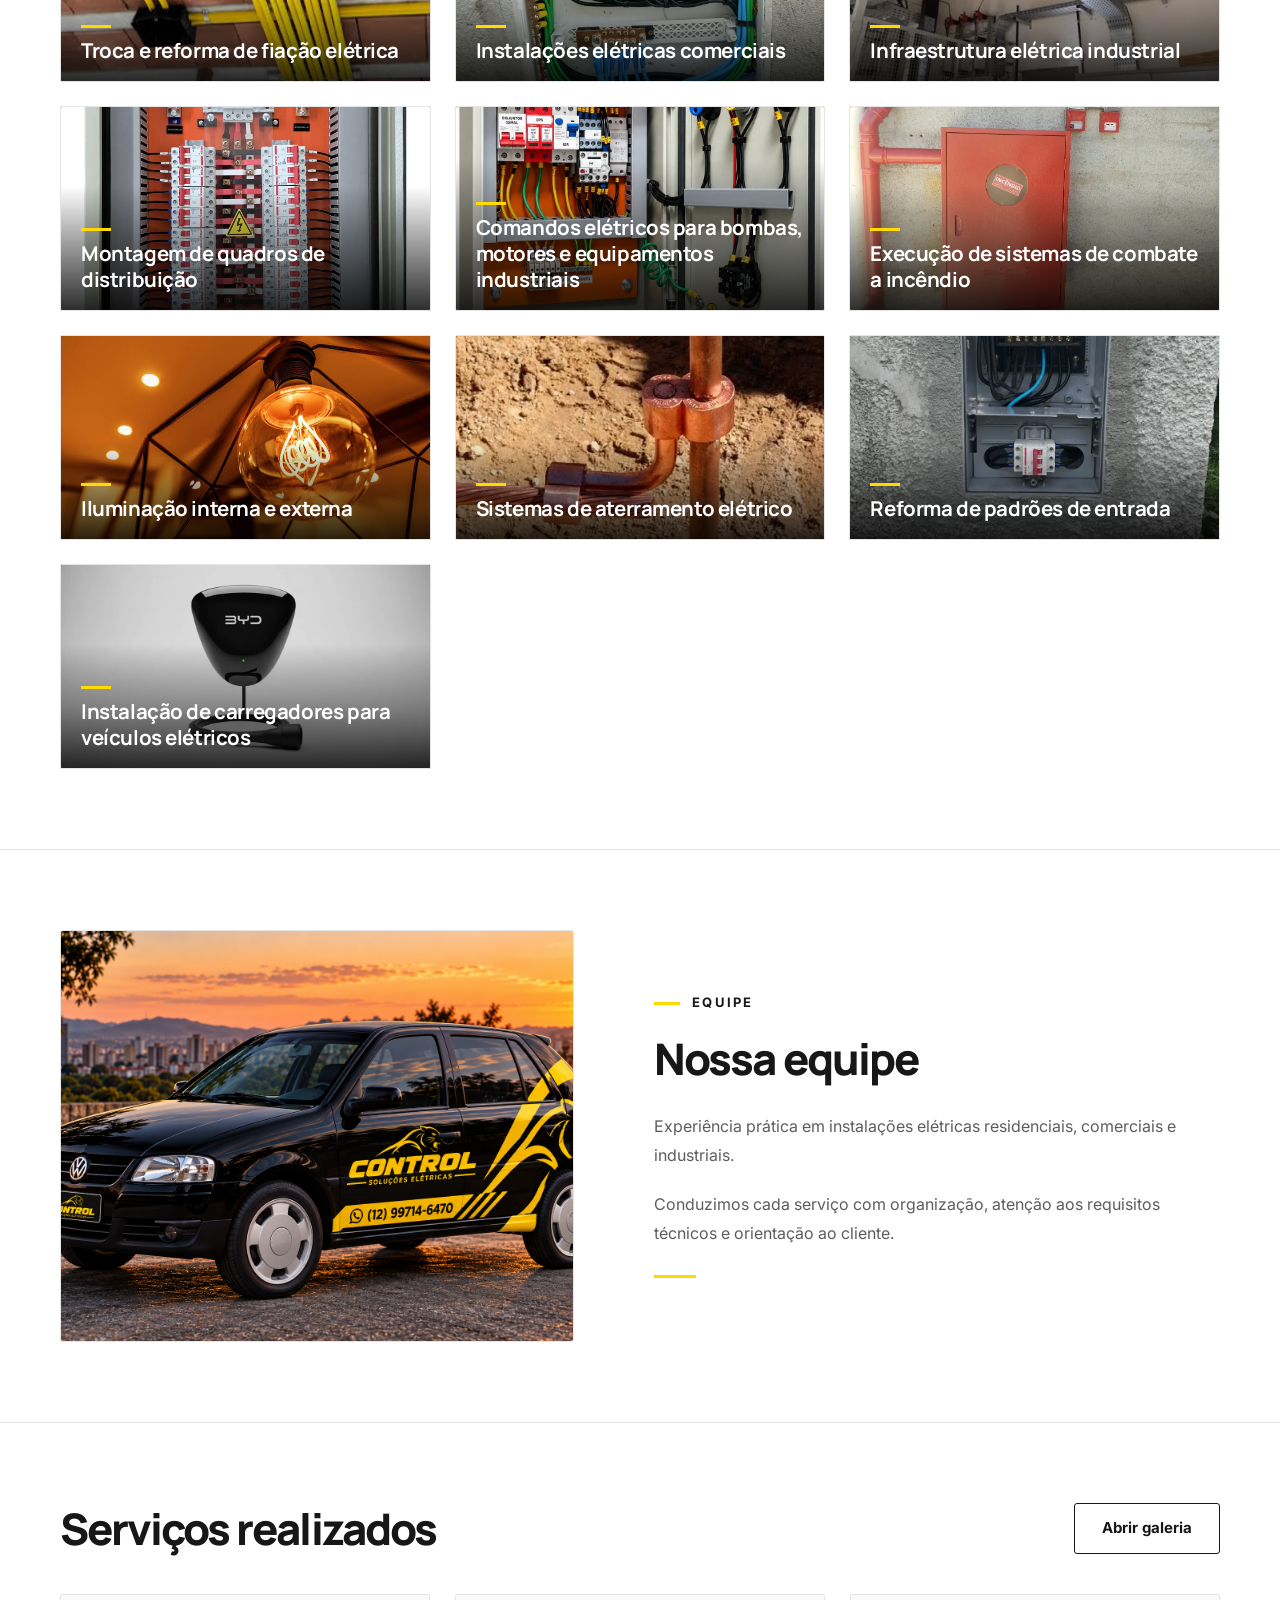
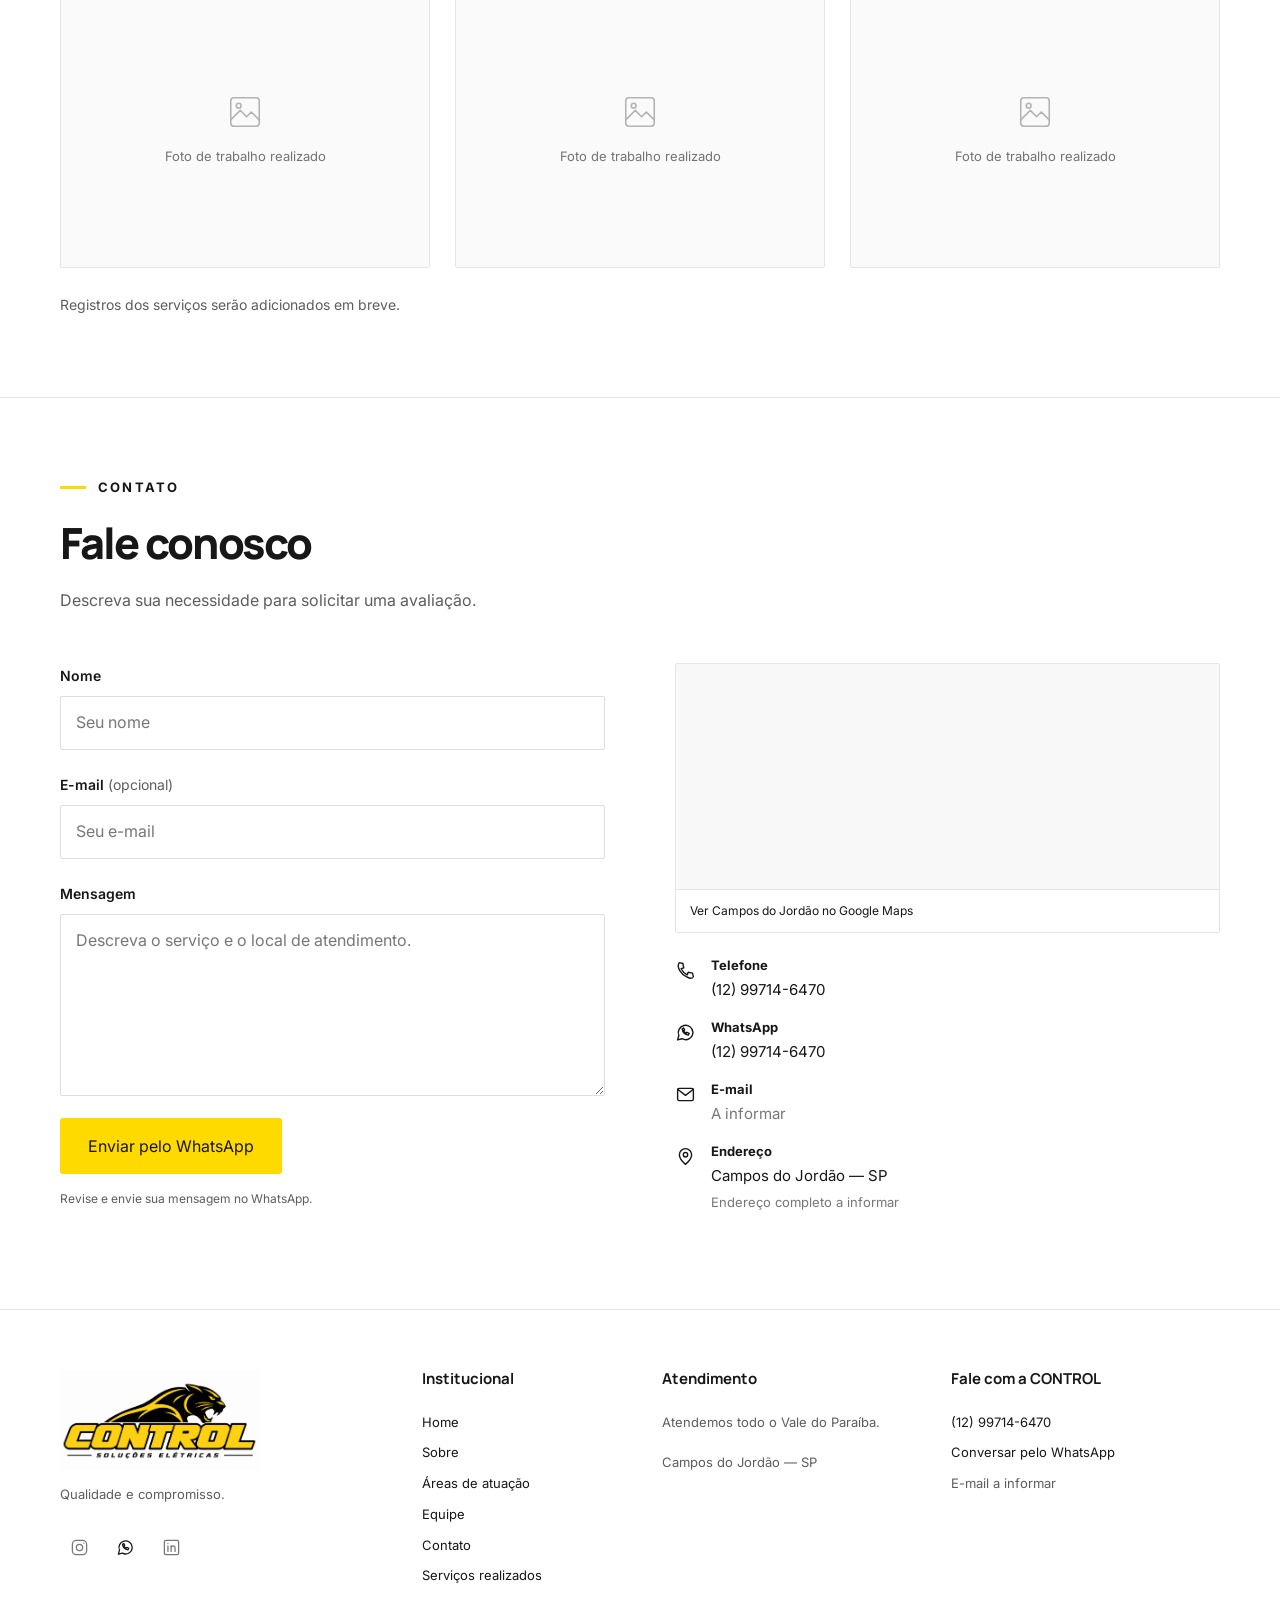
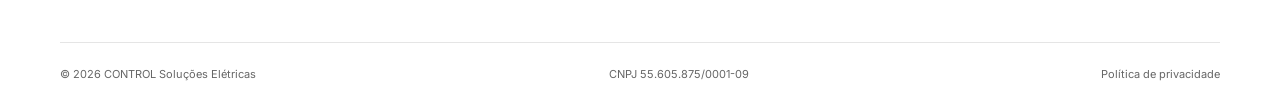
==== commit 0d2cdc24: "Adicionar foto à seção Nossa equipe" ====
--- a/index.html
+++ b/index.html
@@ -19,7 +19,7 @@
 <li class="c-service-slot c-service-card c-service-card-15" data-service-slot="15" aria-label="Área 10: Instalação de carregadores para veículos elétricos"><img src="assets/carregador-veiculo-eletrico.png" alt="Carregador para veículo elétrico instalado em parede" loading="lazy"><div class="c-service-card-title"><h3>Instalação de carregadores para veículos elétricos</h3></div></li>
 </ol></div></section>
 
-<section class="c-section" id="equipe"><div class="c-container c-team-grid"><div class="c-team-photo"><svg viewBox="0 0 24 24" fill="none" stroke="currentColor" stroke-width="1.6" stroke-linecap="round" stroke-linejoin="round" aria-hidden="true"><rect x="3" y="3" width="18" height="18" rx="2"/><circle cx="8" cy="8" r="1.5"/><path d="m3 17 6-6 4 4 3-3 5 5"/></svg><p>Espaço para foto da equipe</p></div><div><p class="c-eyebrow">EQUIPE</p><h2>Nossa equipe</h2><p>Experiência prática em instalações elétricas residenciais, comerciais e industriais.</p><p>Conduzimos cada serviço com organização, atenção aos requisitos técnicos e orientação ao cliente.</p><span class="c-heading-rule" aria-hidden="true"></span></div></div></section>
+<section class="c-section" id="equipe"><div class="c-container c-team-grid"><div class="c-team-photo"><img src="assets/veiculo-control-equipe.png" alt="Prévia visual do veículo de serviço com a identidade da CONTROL Soluções Elétricas" loading="lazy"></div><div><p class="c-eyebrow">EQUIPE</p><h2>Nossa equipe</h2><p>Experiência prática em instalações elétricas residenciais, comerciais e industriais.</p><p>Conduzimos cada serviço com organização, atenção aos requisitos técnicos e orientação ao cliente.</p><span class="c-heading-rule" aria-hidden="true"></span></div></div></section>
 
 <section class="c-section c-portfolio-section" id="portfolio"><div class="c-container"><div class="c-portfolio-head"><div><h2>Serviços realizados</h2></div><a class="c-button c-button-outline" href="portfolio.html">Abrir galeria</a></div><div class="c-photo-grid"><div class="c-photo-slot" aria-label="Espaço para foto de trabalho realizado 1"><svg viewBox="0 0 24 24" fill="none" stroke="currentColor" stroke-width="1.6" stroke-linecap="round" stroke-linejoin="round" aria-hidden="true"><rect x="3" y="3" width="18" height="18" rx="2"/><circle cx="8" cy="8" r="1.5"/><path d="m3 17 6-6 4 4 3-3 5 5"/></svg><span>Foto de trabalho realizado</span></div><div class="c-photo-slot" aria-label="Espaço para foto de trabalho realizado 2"><svg viewBox="0 0 24 24" fill="none" stroke="currentColor" stroke-width="1.6" stroke-linecap="round" stroke-linejoin="round" aria-hidden="true"><rect x="3" y="3" width="18" height="18" rx="2"/><circle cx="8" cy="8" r="1.5"/><path d="m3 17 6-6 4 4 3-3 5 5"/></svg><span>Foto de trabalho realizado</span></div><div class="c-photo-slot" aria-label="Espaço para foto de trabalho realizado 3"><svg viewBox="0 0 24 24" fill="none" stroke="currentColor" stroke-width="1.6" stroke-linecap="round" stroke-linejoin="round" aria-hidden="true"><rect x="3" y="3" width="18" height="18" rx="2"/><circle cx="8" cy="8" r="1.5"/><path d="m3 17 6-6 4 4 3-3 5 5"/></svg><span>Foto de trabalho realizado</span></div></div><p class="c-gallery-note">Registros dos serviços serão adicionados em breve.</p></div></section>
 
--- a/control-revision.css
+++ b/control-revision.css
@@ -114,3 +114,5 @@
 @media(prefers-reduced-motion:reduce){.c-service-card>img{transition:none}}
 
 .control-layout .c-about-grid{grid-template-columns:minmax(0,1fr);max-width:920px;margin-inline:auto}
+
+.control-layout .c-team-photo img{width:100%;height:100%;object-fit:cover;border-radius:inherit;display:block}
